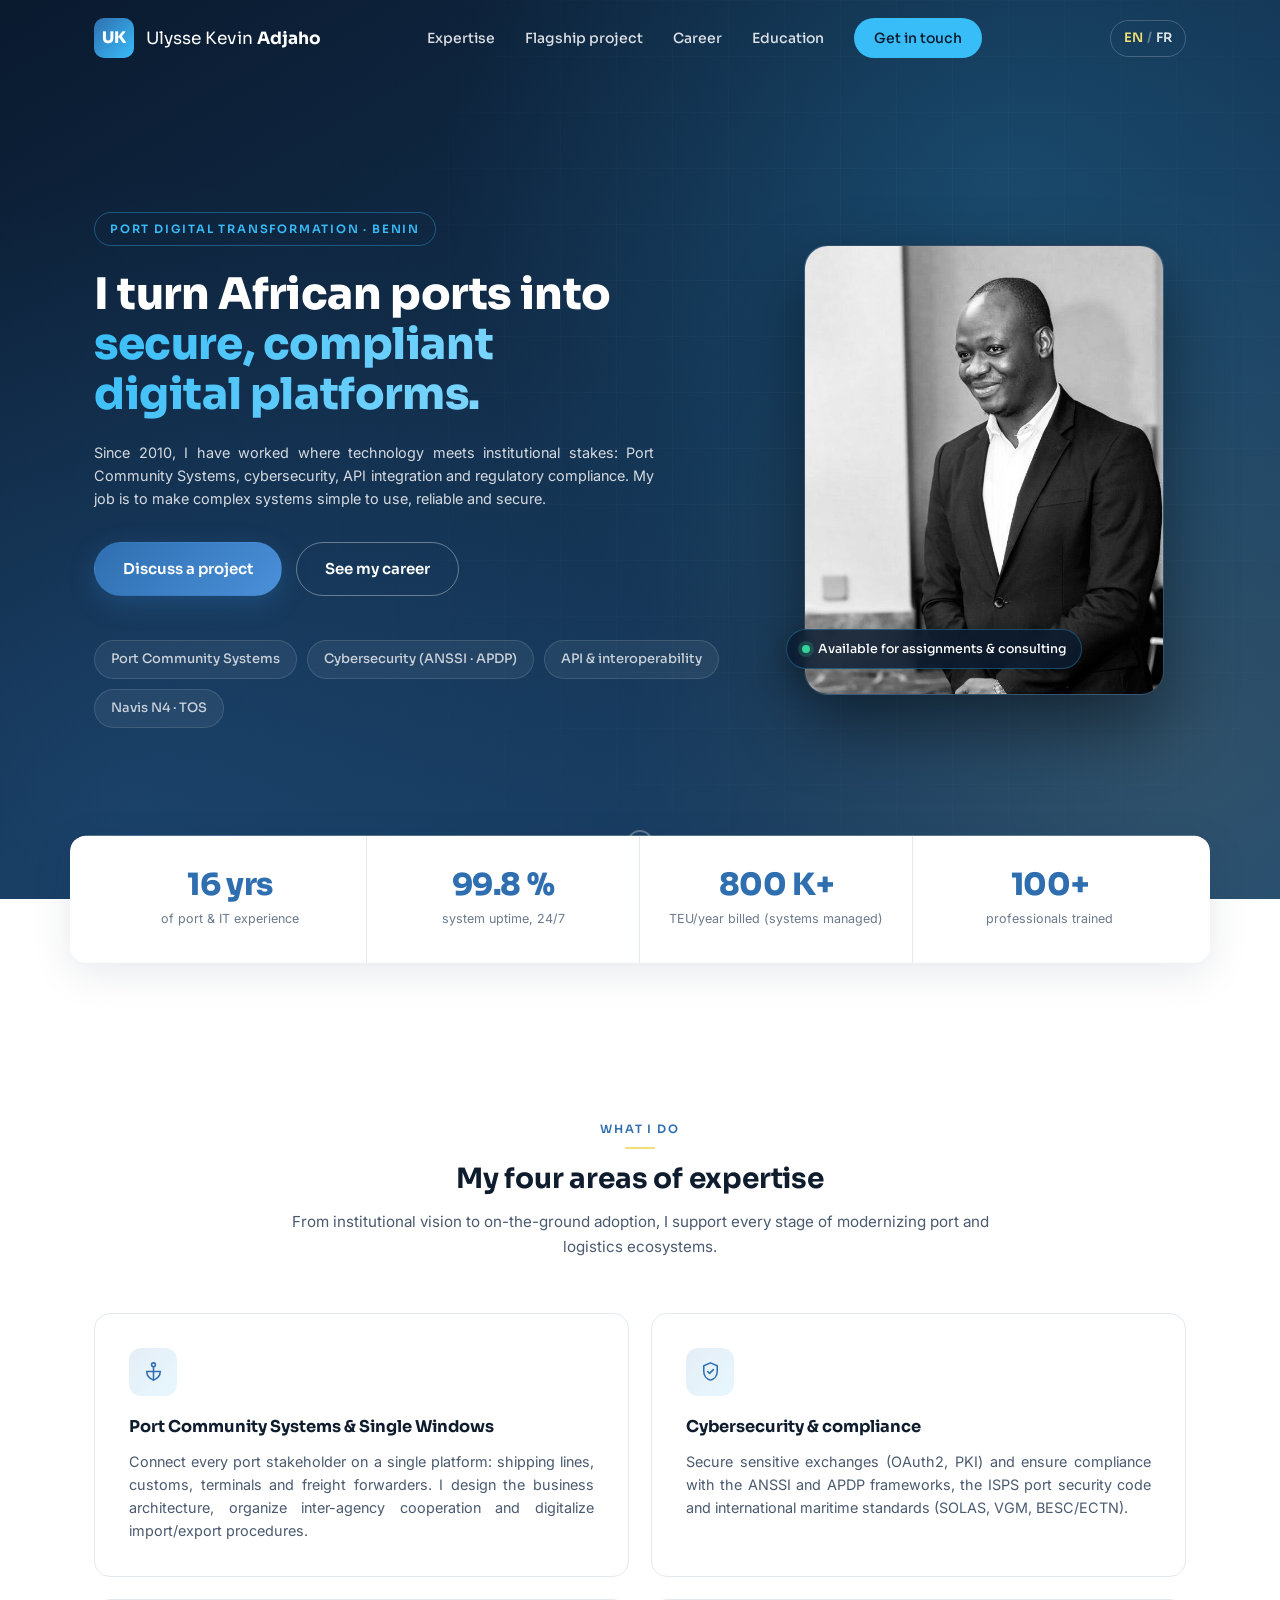
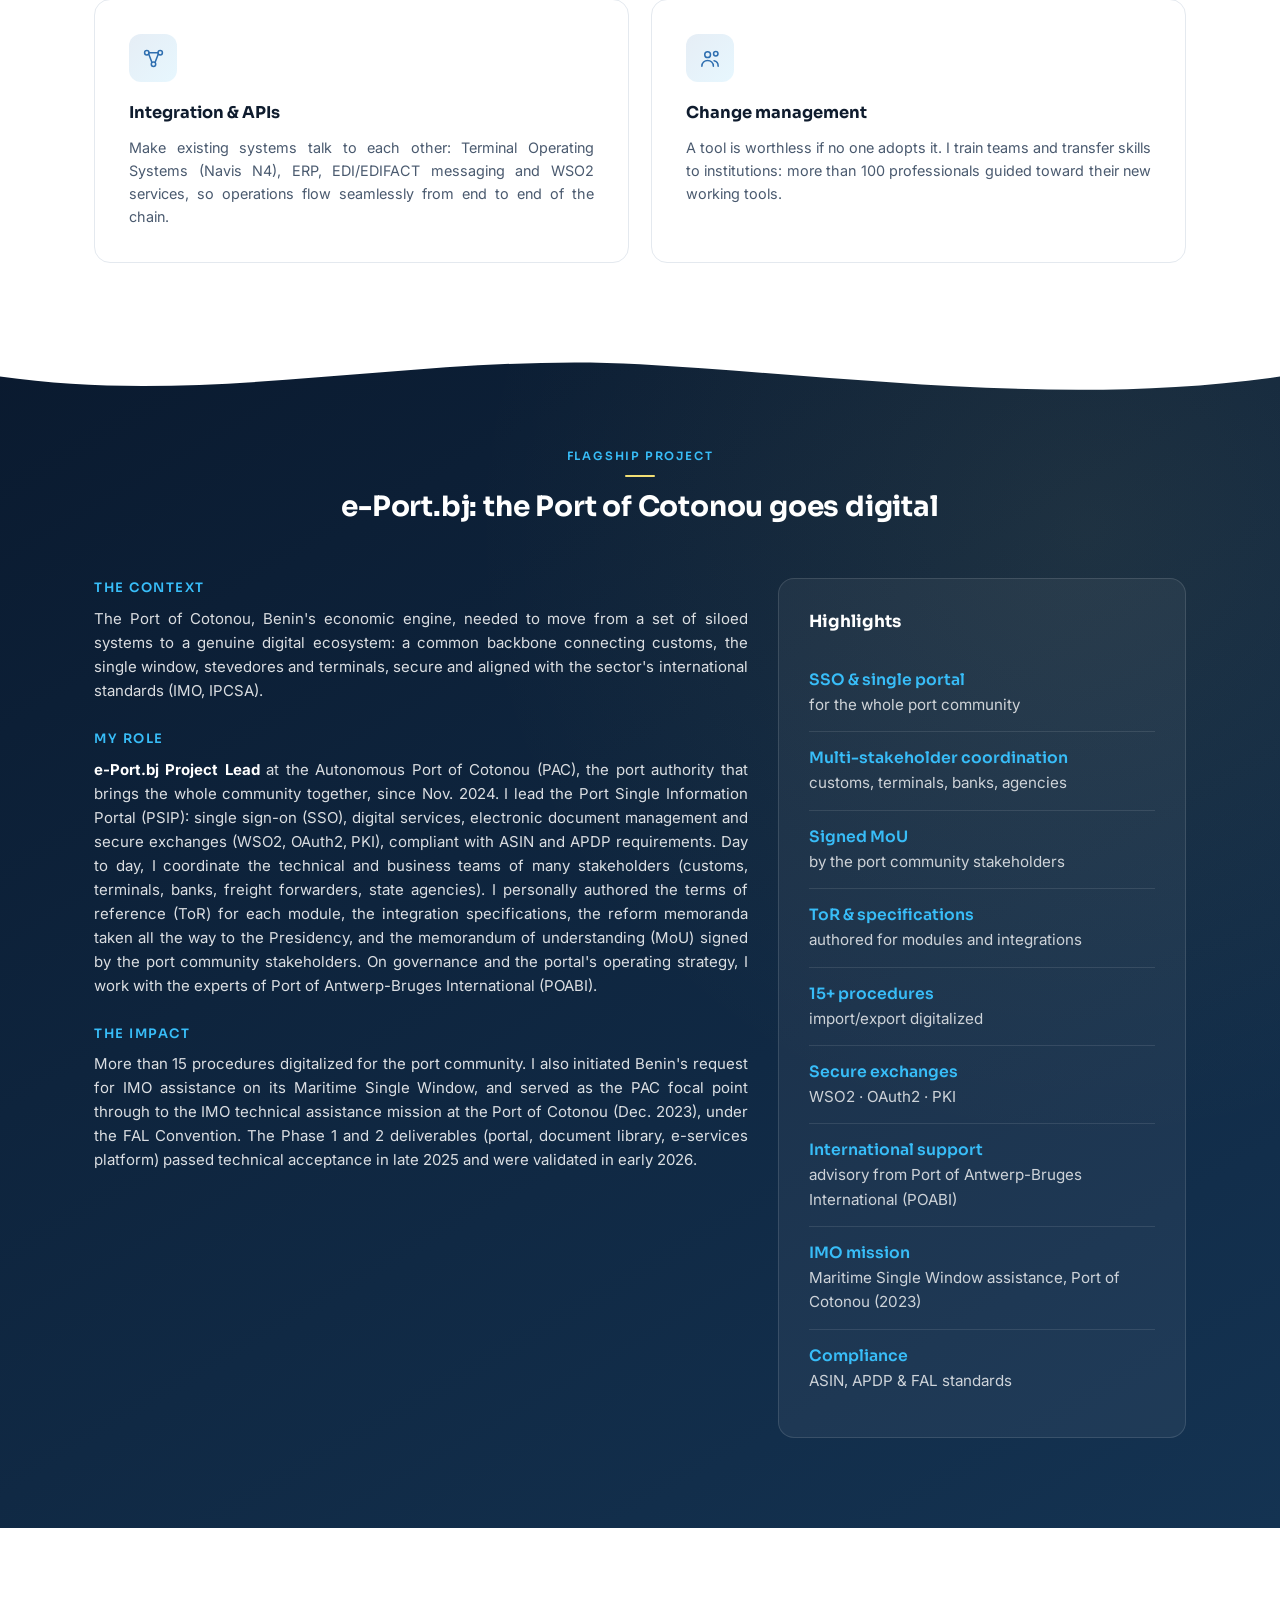
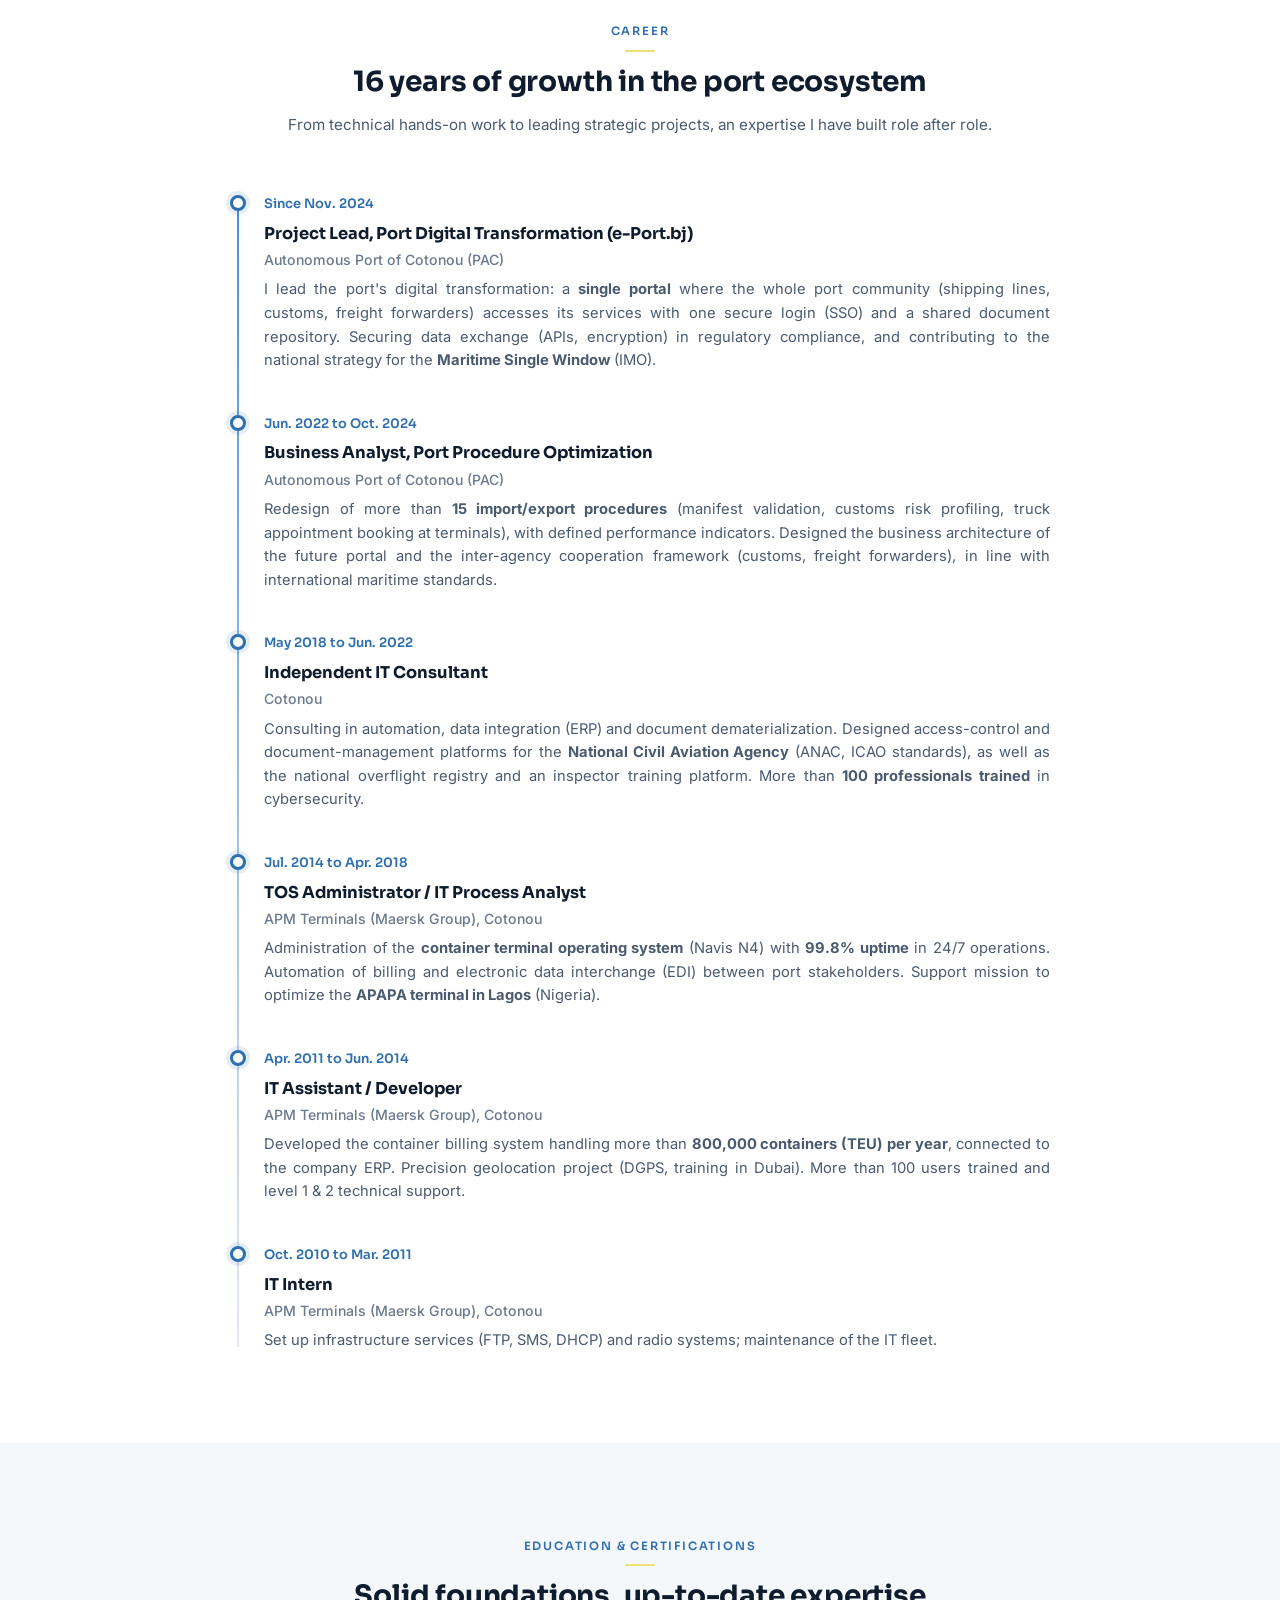
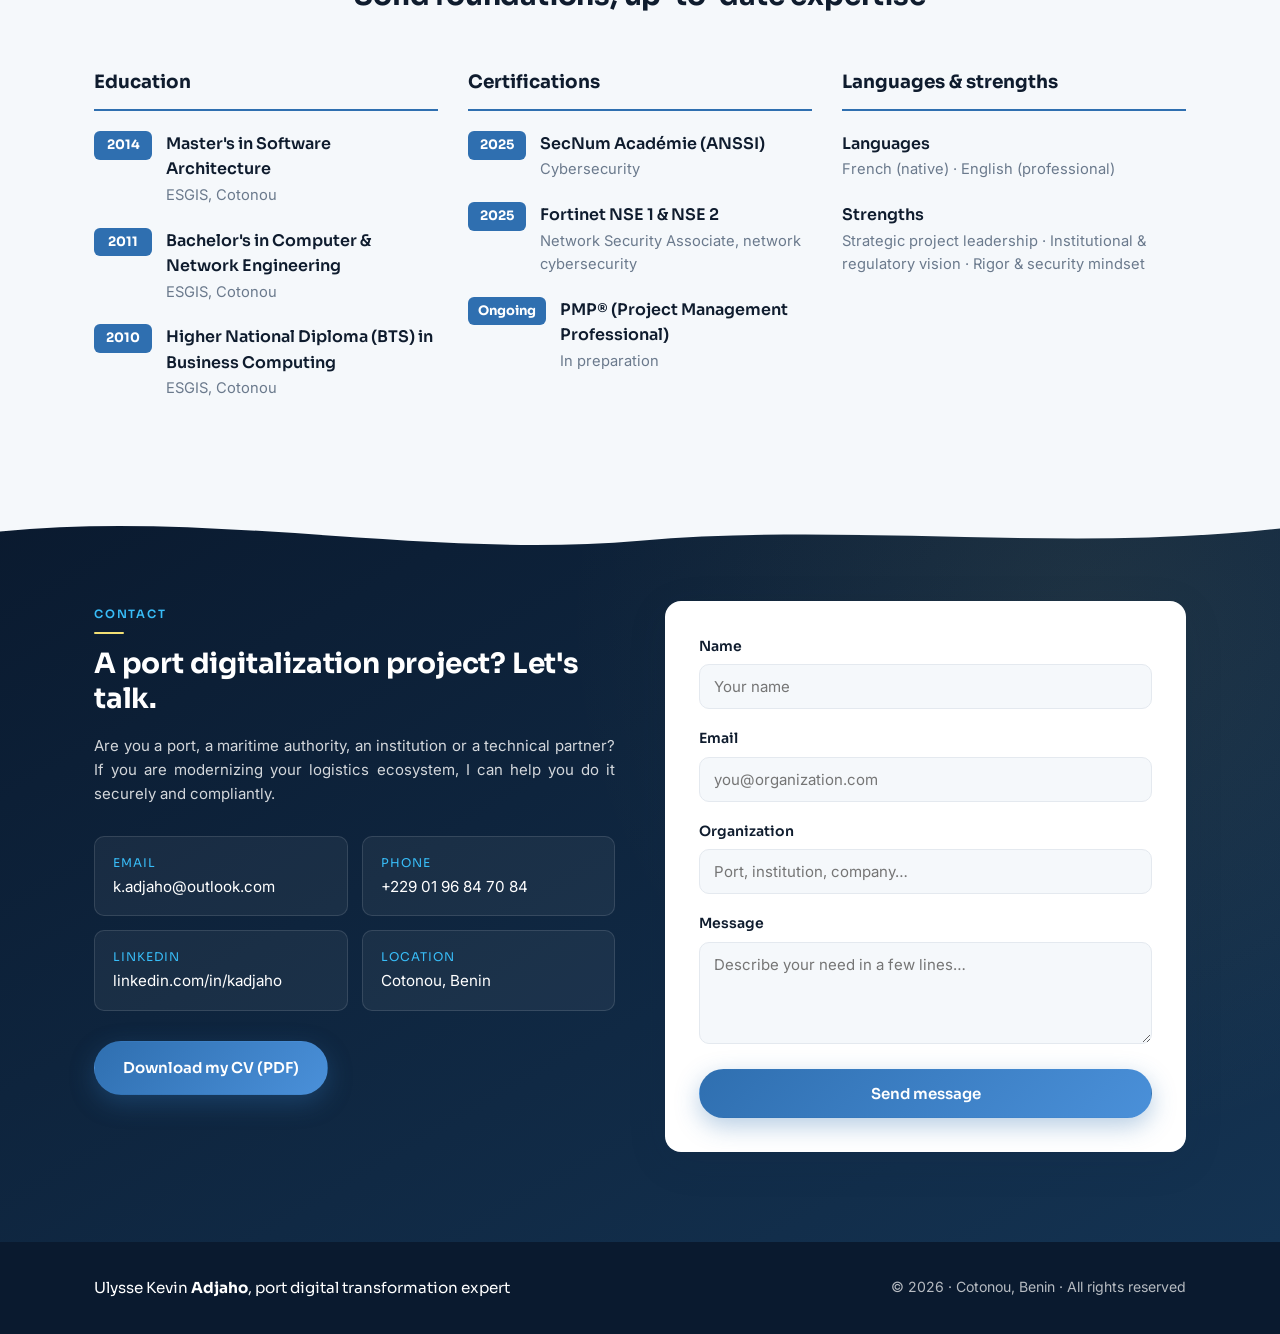
==== index-en.html @ 73146367 "Site personnel Ulysse Kevin Adjaho (FR/EN) - version initiale Site vitrine bilingue de transformatio" ====
<!DOCTYPE html>
<html lang="en">
<head>
  <meta charset="UTF-8" />
  <meta name="viewport" content="width=device-width, initial-scale=1.0" />
  <title>Ulysse Kevin Adjaho | Port Digital Transformation Expert</title>
  <meta name="description" content="Ulysse Kevin Adjaho, port digital transformation expert based in Cotonou, Benin. 16 years of impact: Port Community Systems, cybersecurity, APIs and compliance for African ports." />
  <meta name="author" content="Ulysse Kevin Adjaho" />

  <!-- Open Graph -->
  <meta property="og:type" content="website" />
  <meta property="og:title" content="Ulysse Kevin Adjaho | Port Digital Transformation" />
  <meta property="og:description" content="I turn African ports into secure, compliant digital platforms. 16 years of impact." />
  <meta property="og:locale" content="en_US" />
  <meta property="og:url" content="https://kevinadjaho.com/index-en.html" />

  <link rel="canonical" href="https://kevinadjaho.com/index-en.html" />
  <link rel="icon" href="favicon.svg" type="image/svg+xml" />
  <link rel="preconnect" href="https://fonts.googleapis.com" />
  <link rel="preconnect" href="https://fonts.gstatic.com" crossorigin />
  <link href="https://fonts.googleapis.com/css2?family=Sora:wght@400;600;700;800&family=Inter:wght@400;500;600&display=swap" rel="stylesheet" />
  <link rel="alternate" hreflang="fr" href="https://kevinadjaho.com/" />
  <link rel="alternate" hreflang="en" href="https://kevinadjaho.com/index-en.html" />
  <link rel="alternate" hreflang="x-default" href="https://kevinadjaho.com/" />
  <link rel="stylesheet" href="styles.css?v=2" />

  <script type="application/ld+json">
  {
    "@context": "https://schema.org",
    "@type": "Person",
    "name": "Ulysse Kevin Adjaho",
    "alternateName": "Kevin Adjaho",
    "url": "https://kevinadjaho.com/",
    "image": "https://kevinadjaho.com/assets/photo.jpg",
    "jobTitle": "Project Lead e-Port.bj, Port Digital Transformation Expert",
    "worksFor": {
      "@type": "Organization",
      "name": "Autonomous Port of Cotonou (PAC)"
    },
    "alumniOf": {
      "@type": "CollegeOrUniversity",
      "name": "ESGIS, Cotonou"
    },
    "address": {
      "@type": "PostalAddress",
      "addressLocality": "Cotonou",
      "addressCountry": "BJ"
    },
    "email": "mailto:k.adjaho@outlook.com",
    "telephone": "+229-01-96-84-70-84",
    "sameAs": [
      "https://www.linkedin.com/in/kadjaho"
    ],
    "knowsAbout": [
      "Port Community Systems",
      "Port Digital Transformation",
      "Systems Interoperability",
      "Cybersecurity",
      "Maritime Single Window",
      "Port Security (ISPS Code)",
      "API Integration"
    ]
  }
  </script>
</head>
<body>

  <!-- ===== Header / Nav ===== -->
  <header class="site-header" id="siteHeader">
    <div class="container header-inner">
      <a href="#accueil" class="brand">
        <span class="brand-mark">UK</span>
        <span class="brand-name">Ulysse Kevin <strong>Adjaho</strong></span>
      </a>
      <nav class="nav" id="nav">
        <a href="#expertise">Expertise</a>
        <a href="#projet">Flagship project</a>
        <a href="#parcours">Career</a>
        <a href="#formation">Education</a>
        <a href="#contact" class="nav-cta">Get in touch</a>
      </nav>
      <a class="lang-switch" href="index.html" hreflang="fr" aria-label="Passer en français">
        <span class="lang-current">EN</span><span class="lang-sep">/</span><span class="lang-alt">FR</span>
      </a>
      <button class="nav-toggle" id="navToggle" aria-label="Menu" aria-expanded="false">
        <span></span><span></span><span></span>
      </button>
    </div>
  </header>

  <!-- ===== Hero ===== -->
  <section class="hero" id="accueil">
    <div class="hero-bg" aria-hidden="true"></div>
    <div class="container hero-inner">
      <div class="hero-content">
        <p class="hero-eyebrow">Port digital transformation · Benin</p>
        <h1 class="hero-title">
          I turn African ports into
          <span class="accent">secure, compliant digital&nbsp;platforms.</span>
        </h1>
        <p class="hero-lead">
          Since 2010, I have worked where technology meets institutional stakes:
          Port Community Systems, cybersecurity, API integration and regulatory
          compliance. My job is to make complex systems simple to use, reliable
          and secure.
        </p>
        <div class="hero-actions">
          <a href="#contact" class="btn btn-primary">Discuss a project</a>
          <a href="#parcours" class="btn btn-ghost">See my career</a>
        </div>
        <ul class="hero-tags">
          <li>Port Community Systems</li>
          <li>Cybersecurity (ANSSI · APDP)</li>
          <li>API &amp; interoperability</li>
          <li>Navis N4 · TOS</li>
        </ul>
      </div>

      <div class="hero-portrait">
        <div class="portrait-frame">
          <img src="assets/photo.jpg" alt="Ulysse Kevin Adjaho" id="heroPhoto"
               onerror="this.style.display='none'; this.parentElement.classList.add('portrait-empty');" />
          <span class="portrait-fallback" aria-hidden="true">UK</span>
        </div>
        <div class="portrait-badge">
          <span class="badge-dot"></span>
          Available for assignments &amp; consulting
        </div>
      </div>
    </div>
    <div class="hero-scroll" aria-hidden="true"><span></span></div>
  </section>

  <!-- ===== Stats ===== -->
  <section class="stats" aria-label="Key figures">
    <div class="container stats-grid">
      <div class="stat" data-target="16" data-suffix=" yrs">
        <span class="stat-num">16 yrs</span>
        <span class="stat-label">of port &amp; IT experience</span>
      </div>
      <div class="stat" data-target="99.8" data-suffix=" %" data-decimals="1">
        <span class="stat-num">99.8 %</span>
        <span class="stat-label">system uptime, 24/7</span>
      </div>
      <div class="stat" data-target="800" data-suffix=" K+">
        <span class="stat-num">800 K+</span>
        <span class="stat-label">TEU/year billed (systems managed)</span>
      </div>
      <div class="stat" data-target="100" data-suffix="+">
        <span class="stat-num">100+</span>
        <span class="stat-label">professionals trained</span>
      </div>
    </div>
  </section>

  <!-- ===== Expertise ===== -->
  <section class="section" id="expertise">
    <div class="container">
      <div class="section-head">
        <p class="section-eyebrow">What I do</p>
        <h2 class="section-title">My four areas of expertise</h2>
        <p class="section-sub">
          From institutional vision to on-the-ground adoption, I support every
          stage of modernizing port and logistics ecosystems.
        </p>
      </div>

      <div class="cards">
        <article class="card">
          <div class="card-icon">
            <svg viewBox="0 0 24 24" fill="none" stroke="currentColor" stroke-width="1.6" stroke-linecap="round" stroke-linejoin="round" aria-hidden="true">
              <circle cx="12" cy="5" r="2"></circle>
              <line x1="12" y1="7" x2="12" y2="21"></line>
              <path d="M5 12h14"></path>
              <path d="M5 12c0 4.5 3 7.5 7 9c4-1.5 7-4.5 7-9"></path>
            </svg>
          </div>
          <h3>Port Community Systems &amp; Single Windows</h3>
          <p>
            Connect every port stakeholder on a single platform: shipping lines,
            customs, terminals and freight forwarders. I design the business
            architecture, organize inter-agency cooperation and digitalize
            import/export procedures.
          </p>
        </article>

        <article class="card">
          <div class="card-icon">
            <svg viewBox="0 0 24 24" fill="none" stroke="currentColor" stroke-width="1.6" stroke-linecap="round" stroke-linejoin="round" aria-hidden="true">
              <path d="M12 3l7 3v6c0 4.5-3 8-7 9c-4-1-7-4.5-7-9V6l7-3z"></path>
              <path d="M9 12l2 2l4-4"></path>
            </svg>
          </div>
          <h3>Cybersecurity &amp; compliance</h3>
          <p>
            Secure sensitive exchanges (OAuth2, PKI) and ensure compliance with
            the ANSSI and APDP frameworks, the ISPS port security code and
            international maritime standards (SOLAS, VGM, BESC/ECTN).
          </p>
        </article>

        <article class="card">
          <div class="card-icon">
            <svg viewBox="0 0 24 24" fill="none" stroke="currentColor" stroke-width="1.6" stroke-linecap="round" stroke-linejoin="round" aria-hidden="true">
              <circle cx="5" cy="6" r="2.3"></circle>
              <circle cx="19" cy="6" r="2.3"></circle>
              <circle cx="12" cy="18" r="2.3"></circle>
              <path d="M7 7.3L10.3 16"></path>
              <path d="M17 7.3L13.7 16"></path>
              <path d="M7.3 6h9.4"></path>
            </svg>
          </div>
          <h3>Integration &amp; APIs</h3>
          <p>
            Make existing systems talk to each other: Terminal Operating Systems
            (Navis N4), ERP, EDI/EDIFACT messaging and WSO2 services, so operations
            flow seamlessly from end to end of the chain.
          </p>
        </article>

        <article class="card">
          <div class="card-icon">
            <svg viewBox="0 0 24 24" fill="none" stroke="currentColor" stroke-width="1.6" stroke-linecap="round" stroke-linejoin="round" aria-hidden="true">
              <circle cx="9" cy="8" r="3"></circle>
              <path d="M3 20c0-3.5 2.7-6 6-6s6 2.5 6 6"></path>
              <circle cx="17.5" cy="7" r="2.3"></circle>
              <path d="M15.7 14.3c2.8 0.4 4.3 2.6 4.3 5.7"></path>
            </svg>
          </div>
          <h3>Change management</h3>
          <p>
            A tool is worthless if no one adopts it. I train teams and transfer
            skills to institutions: more than 100 professionals guided toward
            their new working tools.
          </p>
        </article>
      </div>
    </div>
  </section>

  <!-- ===== Flagship project ===== -->
  <section class="section section-dark" id="projet">
    <svg class="section-wave wave-white" viewBox="0 0 1440 60" preserveAspectRatio="none" aria-hidden="true"><path d="M0,32 C240,72 480,0 720,16 C960,32 1200,72 1440,32 L1440,0 L0,0 Z"></path></svg>
    <div class="container">
      <div class="section-head">
        <p class="section-eyebrow light">Flagship project</p>
        <h2 class="section-title">e-Port.bj: the Port of Cotonou goes digital</h2>
      </div>

      <div class="case">
        <div class="case-main">
          <div class="case-block">
            <h4>The context</h4>
            <p>
              The Port of Cotonou, Benin's economic engine, needed to move from a set
              of siloed systems to a genuine digital ecosystem: a common backbone
              connecting customs, the single window, stevedores and terminals, secure
              and aligned with the sector's international standards (IMO, IPCSA).
            </p>
          </div>
          <div class="case-block">
            <h4>My role</h4>
            <p>
              <strong>e-Port.bj Project Lead</strong> at the Autonomous Port of Cotonou
              (PAC), the port authority that brings the whole community together, since
              Nov. 2024.
              I lead the Port Single Information Portal (PSIP): single sign-on (SSO),
              digital services, electronic document management and secure exchanges
              (WSO2, OAuth2, PKI), compliant with ASIN and APDP requirements.
              Day to day, I coordinate the technical and business teams of many
              stakeholders (customs, terminals, banks, freight forwarders, state agencies).
              I personally authored the terms of reference (ToR) for each module, the
              integration specifications, the reform memoranda taken all the way to the
              Presidency, and the memorandum of understanding (MoU) signed by the port
              community stakeholders. On governance and the portal's operating strategy,
              I work with the experts of Port of Antwerp-Bruges International (POABI).
            </p>
          </div>
          <div class="case-block">
            <h4>The impact</h4>
            <p>
              More than 15 procedures digitalized for the port community. I also initiated
              Benin's request for IMO assistance on its Maritime Single Window, and served
              as the PAC focal point through to the IMO technical assistance mission at the
              Port of Cotonou (Dec. 2023), under the FAL Convention. The Phase 1 and 2
              deliverables (portal, document library, e-services platform) passed technical
              acceptance in late 2025 and were validated in early 2026.
            </p>
          </div>
        </div>

        <aside class="case-side">
          <h4>Highlights</h4>
          <ul class="case-list">
            <li><span>SSO &amp; single portal</span> for the whole port community</li>
            <li><span>Multi-stakeholder coordination</span> customs, terminals, banks, agencies</li>
            <li><span>Signed MoU</span> by the port community stakeholders</li>
            <li><span>ToR &amp; specifications</span> authored for modules and integrations</li>
            <li><span>15+ procedures</span> import/export digitalized</li>
            <li><span>Secure exchanges</span> WSO2 · OAuth2 · PKI</li>
            <li><span>International support</span> advisory from Port of Antwerp-Bruges International (POABI)</li>
            <li><span>IMO mission</span> Maritime Single Window assistance, Port of Cotonou (2023)</li>
            <li><span>Compliance</span> ASIN, APDP &amp; FAL standards</li>
          </ul>
        </aside>
      </div>
    </div>
  </section>

  <!-- ===== Career ===== -->
  <section class="section" id="parcours">
    <div class="container">
      <div class="section-head">
        <p class="section-eyebrow">Career</p>
        <h2 class="section-title">16 years of growth in the port ecosystem</h2>
        <p class="section-sub">
          From technical hands-on work to leading strategic projects, an expertise
          I have built role after role.
        </p>
      </div>

      <ol class="timeline">
        <li class="tl-item">
          <div class="tl-dot"></div>
          <div class="tl-body">
            <span class="tl-date">Since Nov. 2024</span>
            <h3>Project Lead, Port Digital Transformation (e-Port.bj)</h3>
            <p class="tl-org">Autonomous Port of Cotonou (PAC)</p>
            <p>I lead the port's digital transformation: a <strong>single portal</strong> where the whole port community (shipping lines, customs, freight forwarders) accesses its services with one secure login (SSO) and a shared document repository. Securing data exchange (APIs, encryption) in regulatory compliance, and contributing to the national strategy for the <strong>Maritime Single Window</strong> (IMO).</p>
          </div>
        </li>
        <li class="tl-item">
          <div class="tl-dot"></div>
          <div class="tl-body">
            <span class="tl-date">Jun. 2022 to Oct. 2024</span>
            <h3>Business Analyst, Port Procedure Optimization</h3>
            <p class="tl-org">Autonomous Port of Cotonou (PAC)</p>
            <p>Redesign of more than <strong>15 import/export procedures</strong> (manifest validation, customs risk profiling, truck appointment booking at terminals), with defined performance indicators. Designed the business architecture of the future portal and the inter-agency cooperation framework (customs, freight forwarders), in line with international maritime standards.</p>
          </div>
        </li>
        <li class="tl-item">
          <div class="tl-dot"></div>
          <div class="tl-body">
            <span class="tl-date">May 2018 to Jun. 2022</span>
            <h3>Independent IT Consultant</h3>
            <p class="tl-org">Cotonou</p>
            <p>Consulting in automation, data integration (ERP) and document dematerialization. Designed access-control and document-management platforms for the <strong>National Civil Aviation Agency</strong> (ANAC, ICAO standards), as well as the national overflight registry and an inspector training platform. More than <strong>100 professionals trained</strong> in cybersecurity.</p>
          </div>
        </li>
        <li class="tl-item">
          <div class="tl-dot"></div>
          <div class="tl-body">
            <span class="tl-date">Jul. 2014 to Apr. 2018</span>
            <h3>TOS Administrator / IT Process Analyst</h3>
            <p class="tl-org">APM Terminals (Maersk Group), Cotonou</p>
            <p>Administration of the <strong>container terminal operating system</strong> (Navis N4) with <strong>99.8% uptime</strong> in 24/7 operations. Automation of billing and electronic data interchange (EDI) between port stakeholders. Support mission to optimize the <strong>APAPA terminal in Lagos</strong> (Nigeria).</p>
          </div>
        </li>
        <li class="tl-item">
          <div class="tl-dot"></div>
          <div class="tl-body">
            <span class="tl-date">Apr. 2011 to Jun. 2014</span>
            <h3>IT Assistant / Developer</h3>
            <p class="tl-org">APM Terminals (Maersk Group), Cotonou</p>
            <p>Developed the container billing system handling more than <strong>800,000 containers (TEU) per year</strong>, connected to the company ERP. Precision geolocation project (DGPS, training in Dubai). More than 100 users trained and level 1 &amp; 2 technical support.</p>
          </div>
        </li>
        <li class="tl-item">
          <div class="tl-dot"></div>
          <div class="tl-body">
            <span class="tl-date">Oct. 2010 to Mar. 2011</span>
            <h3>IT Intern</h3>
            <p class="tl-org">APM Terminals (Maersk Group), Cotonou</p>
            <p>Set up infrastructure services (FTP, SMS, DHCP) and radio systems; maintenance of the IT fleet.</p>
          </div>
        </li>
      </ol>
    </div>
  </section>

  <!-- ===== Education & certifications ===== -->
  <section class="section section-soft" id="formation">
    <div class="container">
      <div class="section-head">
        <p class="section-eyebrow">Education &amp; certifications</p>
        <h2 class="section-title">Solid foundations, up-to-date expertise</h2>
      </div>

      <div class="edu-grid">
        <div class="edu-col">
          <h3 class="edu-heading">Education</h3>
          <div class="edu-item">
            <span class="edu-year">2014</span>
            <div>
              <h4>Master's in Software Architecture</h4>
              <p>ESGIS, Cotonou</p>
            </div>
          </div>
          <div class="edu-item">
            <span class="edu-year">2011</span>
            <div>
              <h4>Bachelor's in Computer &amp; Network Engineering</h4>
              <p>ESGIS, Cotonou</p>
            </div>
          </div>
          <div class="edu-item">
            <span class="edu-year">2010</span>
            <div>
              <h4>Higher National Diploma (BTS) in Business Computing</h4>
              <p>ESGIS, Cotonou</p>
            </div>
          </div>
        </div>

        <div class="edu-col">
          <h3 class="edu-heading">Certifications</h3>
          <div class="edu-item">
            <span class="edu-year">2025</span>
            <div>
              <h4>SecNum Académie (ANSSI)</h4>
              <p>Cybersecurity</p>
            </div>
          </div>
          <div class="edu-item">
            <span class="edu-year">2025</span>
            <div>
              <h4>Fortinet NSE 1 &amp; NSE 2</h4>
              <p>Network Security Associate, network cybersecurity</p>
            </div>
          </div>
          <div class="edu-item">
            <span class="edu-year">Ongoing</span>
            <div>
              <h4>PMP® (Project Management Professional)</h4>
              <p>In preparation</p>
            </div>
          </div>
        </div>

        <div class="edu-col">
          <h3 class="edu-heading">Languages &amp; strengths</h3>
          <div class="edu-item">
            <div>
              <h4>Languages</h4>
              <p>French (native) · English (professional)</p>
            </div>
          </div>
          <div class="edu-item">
            <div>
              <h4>Strengths</h4>
              <p>Strategic project leadership · Institutional &amp; regulatory vision · Rigor &amp; security mindset</p>
            </div>
          </div>
        </div>
      </div>
    </div>
  </section>

  <!-- ===== Contact ===== -->
  <section class="section section-dark" id="contact">
    <svg class="section-wave wave-soft" viewBox="0 0 1440 60" preserveAspectRatio="none" aria-hidden="true"><path d="M0,28 C240,0 480,64 720,40 C960,16 1200,56 1440,24 L1440,0 L0,0 Z"></path></svg>
    <div class="container contact-inner">
      <div class="contact-text">
        <p class="section-eyebrow light">Contact</p>
        <h2 class="section-title">A port digitalization project? Let's talk.</h2>
        <p class="contact-lead">
          Are you a port, a maritime authority, an institution or a technical
          partner? If you are modernizing your logistics ecosystem, I can help
          you do it securely and compliantly.
        </p>
        <div class="contact-methods">
          <a class="contact-method" href="mailto:k.adjaho@outlook.com">
            <span class="cm-label">Email</span>
            <span class="cm-value">k.adjaho@outlook.com</span>
          </a>
          <a class="contact-method" href="tel:+2290196847084">
            <span class="cm-label">Phone</span>
            <span class="cm-value">+229 01 96 84 70 84</span>
          </a>
          <a class="contact-method" href="https://www.linkedin.com/in/kadjaho" target="_blank" rel="noopener">
            <span class="cm-label">LinkedIn</span>
            <span class="cm-value">linkedin.com/in/kadjaho</span>
          </a>
          <div class="contact-method">
            <span class="cm-label">Location</span>
            <span class="cm-value">Cotonou, Benin</span>
          </div>
        </div>
        <a href="CV_Kevin_ADJAHO.pdf" class="btn btn-primary" download>Download my CV (PDF)</a>
      </div>

      <form class="contact-form" id="contactForm" action="mailto:k.adjaho@outlook.com" method="post" enctype="text/plain">
        <div class="field">
          <label for="name">Name</label>
          <input type="text" id="name" name="name" placeholder="Your name" required />
        </div>
        <div class="field">
          <label for="email">Email</label>
          <input type="email" id="email" name="email" placeholder="you@organization.com" required />
        </div>
        <div class="field">
          <label for="org">Organization</label>
          <input type="text" id="org" name="organization" placeholder="Port, institution, company…" />
        </div>
        <div class="field">
          <label for="message">Message</label>
          <textarea id="message" name="message" rows="4" placeholder="Describe your need in a few lines…" required></textarea>
        </div>
        <button type="submit" class="btn btn-primary btn-block">Send message</button>
      </form>
    </div>
  </section>

  <!-- ===== Footer ===== -->
  <footer class="site-footer">
    <div class="container footer-inner">
      <p class="footer-brand">Ulysse Kevin <strong>Adjaho</strong>, port digital transformation expert</p>
      <p class="footer-copy">© <span id="year"></span> · Cotonou, Benin · All rights reserved</p>
    </div>
  </footer>

  <script src="script.js"></script>
</body>
</html>
---- styles.css ----
/* ===================================================================
   Ulysse Kevin Adjaho - Personal Branding
   Style : institutionnel & premium (bleus maritimes)
   =================================================================== */

:root {
  /* Palette maritime */
  --navy-900: #0a1a2f;
  --navy-800: #0f2740;
  --navy-700: #143352;
  --navy-600: #1c4670;
  --blue-500: #2f6fb0;
  --blue-400: #4a90d9;
  --accent:   #38bdf8;   /* bleu clair / vague */
  --tm-yellow: #f2df74;  /* Toastmasters "Happy Yellow" - filigrane de marque */

  --ink:      #0f1c2e;
  --slate:    #4a5a6f;
  --slate-2:  #6b7a8d;
  --line:     #e4e9ef;
  --bg:       #ffffff;
  --bg-soft:  #f5f8fb;
  --white:    #ffffff;

  --radius:   16px;
  --radius-sm: 10px;
  --shadow:   0 10px 40px rgba(15, 39, 64, 0.10);
  --shadow-sm: 0 4px 18px rgba(15, 39, 64, 0.08);

  --font-head: 'Sora', system-ui, sans-serif;
  --font-body: 'Inter', system-ui, sans-serif;

  --maxw: 1140px;
}

/* ===== Reset ===== */
*, *::before, *::after { box-sizing: border-box; margin: 0; padding: 0; }
html { scroll-behavior: smooth; -webkit-text-size-adjust: 100%; }
section[id] { scroll-margin-top: 84px; }
::selection { background: var(--blue-400); color: var(--white); }
a:focus-visible, button:focus-visible, input:focus-visible, textarea:focus-visible {
  outline: 2px solid var(--accent); outline-offset: 3px; border-radius: 4px;
}
body {
  font-family: var(--font-body);
  color: var(--ink);
  background: var(--bg);
  line-height: 1.6;
  font-size: 15px;
  -webkit-font-smoothing: antialiased;
  overflow-x: hidden;
}
img { max-width: 100%; display: block; }
a { color: inherit; text-decoration: none; }
ul, ol { list-style: none; }

.container { width: 100%; max-width: var(--maxw); margin: 0 auto; padding: 0 24px; }

/* ===== Buttons ===== */
.btn {
  display: inline-flex; align-items: center; justify-content: center;
  gap: 8px;
  font-family: var(--font-head);
  font-weight: 600; font-size: 15px;
  padding: 14px 28px;
  border-radius: 999px;
  border: 1.5px solid transparent;
  cursor: pointer;
  transition: transform .2s ease, box-shadow .2s ease, background .2s ease, color .2s ease;
  white-space: nowrap;
}
.btn-primary {
  background: linear-gradient(135deg, var(--blue-500), var(--blue-400));
  color: var(--white);
  box-shadow: 0 8px 24px rgba(47, 111, 176, 0.35);
}
.btn-primary:hover { transform: translateY(-2px); box-shadow: 0 12px 30px rgba(47, 111, 176, 0.45); }
.btn-ghost {
  background: transparent;
  color: var(--white);
  border-color: rgba(255,255,255,0.35);
}
.btn-ghost:hover { background: rgba(255,255,255,0.10); border-color: rgba(255,255,255,0.6); }
.btn-block { width: 100%; }

/* ===== Header ===== */
.site-header {
  position: fixed; top: 0; left: 0; right: 0; z-index: 100;
  transition: background .3s ease, box-shadow .3s ease, padding .3s ease;
  padding: 18px 0;
}
.site-header.scrolled {
  background: rgba(255,255,255,0.92);
  backdrop-filter: blur(12px);
  box-shadow: 0 1px 0 var(--line);
  padding: 12px 0;
}
.header-inner { display: flex; align-items: center; justify-content: space-between; }

.brand { display: flex; align-items: center; gap: 12px; }
.brand-mark {
  display: grid; place-items: center;
  width: 40px; height: 40px;
  border-radius: 10px;
  background: linear-gradient(135deg, var(--blue-500), var(--accent));
  color: #fff; font-family: var(--font-head); font-weight: 800; font-size: 16px;
  letter-spacing: .5px;
}
.brand-name { font-family: var(--font-head); font-weight: 400; font-size: 17px; color: var(--white); transition: color .3s ease; }
.brand-name strong { font-weight: 700; }
.scrolled .brand-name { color: var(--ink); }

.nav { display: flex; align-items: center; gap: 30px; }
.nav a {
  font-family: var(--font-head); font-weight: 500; font-size: 14px;
  color: rgba(255,255,255,0.85); transition: color .2s ease;
}
.nav a:hover { color: var(--white); }
.scrolled .nav a { color: var(--slate); }
.scrolled .nav a:hover { color: var(--blue-500); }
.nav-cta {
  padding: 9px 20px; border-radius: 999px;
  background: var(--accent); color: var(--navy-900) !important; font-weight: 600;
}
.nav-cta:hover { background: #6fd0fb; }
.scrolled .nav-cta { color: var(--navy-900) !important; }

/* Sélecteur de langue */
.lang-switch {
  display: inline-flex; align-items: center; gap: 4px;
  margin-left: 22px;
  font-family: var(--font-head); font-weight: 600; font-size: 13px;
  color: rgba(255,255,255,0.85);
  padding: 7px 13px; border-radius: 999px;
  border: 1px solid rgba(255,255,255,0.2);
  transition: color .2s ease, border-color .2s ease, background .2s ease;
}
.lang-switch:hover { color: #fff; border-color: rgba(56,189,248,0.6); background: rgba(255,255,255,0.06); }
.lang-switch .lang-current { color: var(--tm-yellow); }
.lang-switch .lang-sep { opacity: 0.4; }
.scrolled .lang-switch { color: var(--slate); border-color: var(--line); }
.scrolled .lang-switch:hover { color: var(--blue-500); border-color: var(--blue-400); }
.scrolled .lang-switch .lang-current { color: var(--blue-500); }

.nav-toggle { display: none; flex-direction: column; gap: 5px; background: none; border: none; cursor: pointer; padding: 8px; }
.nav-toggle span { width: 24px; height: 2px; background: var(--white); border-radius: 2px; transition: .3s; }
.scrolled .nav-toggle span { background: var(--ink); }

/* ===== Hero ===== */
.hero {
  position: relative;
  min-height: 100vh;
  display: flex; align-items: center;
  background: linear-gradient(150deg, var(--navy-900) 0%, var(--navy-700) 55%, var(--navy-600) 100%);
  overflow: hidden;
  padding: 120px 0 80px;
}
.hero-bg {
  position: absolute; inset: 0;
  background:
    radial-gradient(circle at 78% 20%, rgba(56,189,248,0.18), transparent 45%),
    radial-gradient(circle at 92% 82%, rgba(242,223,116,0.10), transparent 40%),
    radial-gradient(circle at 10% 90%, rgba(47,111,176,0.25), transparent 45%);
  pointer-events: none;
}
.hero-bg::after {
  content: ""; position: absolute; inset: 0;
  background-image: linear-gradient(rgba(255,255,255,0.03) 1px, transparent 1px),
                    linear-gradient(90deg, rgba(255,255,255,0.03) 1px, transparent 1px);
  background-size: 56px 56px;
  mask-image: radial-gradient(circle at 70% 40%, #000 0%, transparent 70%);
}
.hero-inner {
  position: relative; z-index: 2;
  display: grid; grid-template-columns: 1.35fr 0.85fr;
  gap: 48px; align-items: center;
}
.hero-content { max-width: 640px; }
.hero-eyebrow {
  display: inline-block;
  font-family: var(--font-head); font-weight: 600; font-size: 11.5px;
  letter-spacing: 1.8px; text-transform: uppercase;
  color: var(--accent);
  padding: 7px 15px; border: 1px solid rgba(56,189,248,0.35);
  border-radius: 999px; margin-bottom: 24px;
}
.hero-title {
  font-family: var(--font-head); font-weight: 800;
  font-size: clamp(1.65rem, 3.4vw, 2.8rem);
  line-height: 1.14; letter-spacing: -0.4px;
  color: var(--white); margin-bottom: 22px;
}
.hero-title .accent {
  display: block;
  background: linear-gradient(120deg, var(--accent), #a5e4ff);
  -webkit-background-clip: text; background-clip: text; color: transparent;
}
.hero-lead {
  font-size: clamp(0.9rem, 1.1vw, 1rem);
  color: rgba(255,255,255,0.82);
  max-width: 560px; margin-bottom: 32px;
}
.hero-actions { display: flex; flex-wrap: wrap; gap: 14px; margin-bottom: 44px; }
.hero-tags { display: flex; flex-wrap: wrap; gap: 10px; }
.hero-tags li {
  font-family: var(--font-head); font-size: 13px; font-weight: 500;
  color: rgba(255,255,255,0.75);
  padding: 8px 16px; border-radius: 999px;
  background: rgba(255,255,255,0.06); border: 1px solid rgba(255,255,255,0.12);
}
/* Hero portrait */
.hero-portrait { position: relative; justify-self: center; width: 100%; max-width: 360px; }
.portrait-frame {
  position: relative;
  aspect-ratio: 4 / 5;
  border-radius: 24px;
  overflow: hidden;
  background: linear-gradient(150deg, var(--navy-600), var(--navy-800));
  border: 1px solid rgba(255,255,255,0.14);
  box-shadow: 0 30px 70px rgba(0,0,0,0.45);
}
.portrait-frame img { width: 100%; height: 100%; object-fit: cover; object-position: center top; }
.portrait-fallback {
  position: absolute; inset: 0; display: none;
  place-items: center;
  font-family: var(--font-head); font-weight: 800; font-size: 5rem; letter-spacing: 2px;
  color: rgba(255,255,255,0.14);
}
.portrait-frame.portrait-empty { display: grid; place-items: center; }
.portrait-frame.portrait-empty .portrait-fallback { display: grid; }
.portrait-badge {
  position: absolute; left: -18px; bottom: 26px;
  display: inline-flex; align-items: center; gap: 8px;
  background: rgba(10,26,47,0.85); backdrop-filter: blur(8px);
  border: 1px solid rgba(56,189,248,0.3);
  color: #fff; font-family: var(--font-head); font-weight: 500; font-size: 12.5px;
  padding: 9px 15px; border-radius: 999px;
  box-shadow: 0 10px 30px rgba(0,0,0,0.35);
}
.badge-dot { width: 8px; height: 8px; border-radius: 50%; background: #34d399; box-shadow: 0 0 0 4px rgba(52,211,153,0.2); }

.hero-scroll {
  position: absolute; bottom: 28px; left: 50%; transform: translateX(-50%); z-index: 2;
  width: 26px; height: 42px; border: 2px solid rgba(255,255,255,0.3); border-radius: 999px;
}
.hero-scroll span {
  position: absolute; top: 8px; left: 50%; transform: translateX(-50%);
  width: 4px; height: 8px; border-radius: 4px; background: var(--accent);
  animation: scrollDot 1.8s infinite;
}
@keyframes scrollDot { 0% { opacity: 0; top: 8px; } 40% { opacity: 1; } 80% { opacity: 0; top: 22px; } 100% { opacity: 0; } }

/* ===== Stats ===== */
.stats {
  background: var(--white);
  margin-top: -1px;
  position: relative; z-index: 3;
}
.stats-grid {
  display: grid; grid-template-columns: repeat(4, 1fr);
  gap: 0;
  transform: translateY(-50%);
  background: var(--white);
  border-radius: var(--radius);
  box-shadow: var(--shadow);
  overflow: hidden;
}
.stat {
  padding: 34px 26px; text-align: center;
  border-right: 1px solid var(--line);
}
.stat:last-child { border-right: none; }
.stat-num {
  display: block;
  font-family: var(--font-head); font-weight: 800;
  font-size: clamp(1.5rem, 2.4vw, 2.05rem);
  color: var(--blue-500); line-height: 1;
  letter-spacing: -0.4px;
}
.stat-label { display: block; margin-top: 8px; font-size: 12.5px; color: var(--slate-2); }

/* ===== Sections ===== */
.section { padding: 90px 0; }
.section-soft { background: var(--bg-soft); }
.section-dark {
  position: relative;
  background:
    radial-gradient(circle at 85% 15%, rgba(242,223,116,0.07), transparent 42%),
    linear-gradient(150deg, var(--navy-900), var(--navy-700));
  color: var(--white);
}
.section-wave {
  position: absolute; top: -1px; left: 0; width: 100%; height: 46px;
  display: block; pointer-events: none;
}
.section-wave.wave-white path { fill: var(--bg); }
.section-wave.wave-soft path { fill: var(--bg-soft); }
.section-head { max-width: 720px; margin: 0 auto 54px; text-align: center; }
.section-eyebrow {
  position: relative; display: inline-block; padding-bottom: 11px;
  font-family: var(--font-head); font-weight: 600; font-size: 11.5px;
  letter-spacing: 1.8px; text-transform: uppercase;
  color: var(--blue-500); margin-bottom: 13px;
}
.section-eyebrow::after {
  content: ""; position: absolute; bottom: 0; left: 50%; transform: translateX(-50%);
  width: 30px; height: 2px; border-radius: 2px; background: var(--tm-yellow);
}
.contact-text .section-eyebrow::after { left: 0; transform: none; }
.section-eyebrow.light { color: var(--accent); }
.section-title {
  font-family: var(--font-head); font-weight: 700;
  font-size: clamp(1.3rem, 2.2vw, 1.75rem);
  line-height: 1.22; letter-spacing: -0.2px;
}
.section-dark .section-title, .section-dark .section-head { color: var(--white); }
.section-sub { margin-top: 14px; color: var(--slate); font-size: 0.95rem; }
.section-dark .section-sub { color: rgba(255,255,255,0.8); }

/* ===== Cards (expertise) ===== */
.cards { display: grid; grid-template-columns: repeat(2, 1fr); gap: 22px; }
.card {
  position: relative; overflow: hidden;
  background: var(--white);
  border: 1px solid var(--line);
  border-radius: var(--radius);
  padding: 34px;
  transition: transform .25s ease, box-shadow .25s ease, border-color .25s ease;
}
.card::before {
  content: ""; position: absolute; top: 0; left: 0; right: 0; height: 3px;
  background: var(--tm-yellow);
  transform: scaleX(0); transform-origin: left;
  transition: transform .3s ease;
}
.card:hover { transform: translateY(-4px); box-shadow: var(--shadow); border-color: transparent; }
.card:hover::before { transform: scaleX(1); }
.card-icon {
  width: 48px; height: 48px; border-radius: 12px;
  display: grid; place-items: center;
  background: linear-gradient(135deg, rgba(47,111,176,0.12), rgba(56,189,248,0.12));
  margin-bottom: 18px;
  transition: background .3s ease;
}
.card-icon svg {
  width: 23px; height: 23px;
  color: var(--blue-500);
  transition: color .3s ease, transform .3s ease;
}
.card:hover .card-icon { background: linear-gradient(135deg, rgba(47,111,176,0.18), rgba(56,189,248,0.22)); }
.card:hover .card-icon svg { color: var(--blue-500); transform: scale(1.08); }
.card h3 { font-family: var(--font-head); font-weight: 700; font-size: 1.02rem; margin-bottom: 10px; }
.card p { color: var(--slate); font-size: 0.9rem; }

/* ===== Case study ===== */
.case { display: grid; grid-template-columns: 1.6fr 1fr; gap: 30px; align-items: start; }
.case-main { display: flex; flex-direction: column; gap: 26px; }
.case-block h4 {
  font-family: var(--font-head); font-weight: 600; font-size: 13px;
  letter-spacing: 1.5px; text-transform: uppercase; color: var(--accent);
  margin-bottom: 8px;
}
.case-block p { color: rgba(255,255,255,0.85); }
.case-block strong { color: var(--white); }
.case-side {
  background: rgba(255,255,255,0.05);
  border: 1px solid rgba(255,255,255,0.12);
  border-radius: var(--radius);
  padding: 30px;
}
.case-side h4 { font-family: var(--font-head); font-size: 1.05rem; margin-bottom: 18px; color: var(--white); }
.case-list li {
  padding: 14px 0; border-bottom: 1px solid rgba(255,255,255,0.1);
  color: rgba(255,255,255,0.78); font-size: 0.95rem;
}
.case-list li:last-child { border-bottom: none; }
.case-list span { display: block; font-family: var(--font-head); font-weight: 600; color: var(--accent); font-size: 0.98rem; }

/* ===== Timeline ===== */
.timeline { position: relative; max-width: 820px; margin: 0 auto; padding-left: 34px; }
.timeline::before {
  content: ""; position: absolute; left: 7px; top: 6px; bottom: 6px;
  width: 2px; background: linear-gradient(var(--blue-400), var(--line));
}
.tl-item { position: relative; padding-bottom: 38px; }
.tl-item:last-child { padding-bottom: 0; }
.tl-dot {
  position: absolute; left: -34px; top: 4px;
  width: 16px; height: 16px; border-radius: 50%;
  background: var(--white); border: 3px solid var(--blue-500);
  box-shadow: 0 0 0 4px rgba(47,111,176,0.12);
}
.tl-date {
  display: inline-block; font-family: var(--font-head); font-weight: 600; font-size: 13px;
  color: var(--blue-500); margin-bottom: 6px;
}
.tl-body h3 { font-family: var(--font-head); font-weight: 700; font-size: 1.02rem; margin-bottom: 2px; }
.tl-org { color: var(--slate-2); font-size: 0.88rem; font-weight: 500; margin-bottom: 7px; }
.tl-body > p:last-child { color: var(--slate); font-size: 0.92rem; }

/* ===== Education ===== */
.edu-grid { display: grid; grid-template-columns: repeat(3, 1fr); gap: 30px; }
.edu-heading {
  font-family: var(--font-head); font-weight: 700; font-size: 1.15rem;
  padding-bottom: 12px; margin-bottom: 20px; border-bottom: 2px solid var(--blue-500);
  display: inline-block;
}
.edu-col > .edu-heading { display: block; }
.edu-item { display: flex; gap: 14px; margin-bottom: 20px; }
.edu-year {
  flex-shrink: 0; font-family: var(--font-head); font-weight: 700; font-size: 13px;
  color: var(--white); background: var(--blue-500);
  padding: 4px 10px; border-radius: 6px; height: fit-content; min-width: 58px; text-align: center;
}
.edu-item h4 { font-family: var(--font-head); font-weight: 600; font-size: 1rem; margin-bottom: 2px; }
.edu-item p { color: var(--slate-2); font-size: 0.92rem; }

/* ===== Contact ===== */
.contact-inner { display: grid; grid-template-columns: 1fr 1fr; gap: 50px; align-items: start; }
.contact-text .section-eyebrow { text-align: left; }
.contact-lead { color: rgba(255,255,255,0.82); margin: 18px 0 30px; }
.contact-methods { display: grid; grid-template-columns: 1fr 1fr; gap: 14px; margin-bottom: 30px; }
.contact-method {
  display: flex; flex-direction: column; gap: 3px;
  background: rgba(255,255,255,0.05); border: 1px solid rgba(255,255,255,0.12);
  border-radius: var(--radius-sm); padding: 16px 18px;
  transition: background .2s ease, border-color .2s ease;
}
a.contact-method:hover { background: rgba(56,189,248,0.12); border-color: rgba(56,189,248,0.4); }
.cm-label { font-family: var(--font-head); font-size: 12px; letter-spacing: 1px; text-transform: uppercase; color: var(--accent); }
.cm-value { color: var(--white); font-size: 0.95rem; word-break: break-word; }

.contact-form {
  background: var(--white); color: var(--ink);
  border-radius: var(--radius); padding: 34px; box-shadow: var(--shadow);
}
.field { margin-bottom: 18px; }
.field label { display: block; font-family: var(--font-head); font-weight: 600; font-size: 14px; margin-bottom: 7px; }
.field input, .field textarea {
  width: 100%; font-family: var(--font-body); font-size: 15px;
  padding: 12px 14px; border: 1.5px solid var(--line); border-radius: var(--radius-sm);
  background: var(--bg-soft); color: var(--ink); transition: border-color .2s ease, background .2s ease;
  resize: vertical;
}
.field input:focus, .field textarea:focus {
  outline: none; border-color: var(--blue-400); background: var(--white);
  box-shadow: 0 0 0 4px rgba(74,144,217,0.12);
}

/* ===== Footer ===== */
.site-footer { background: var(--navy-900); color: rgba(255,255,255,0.7); padding: 34px 0; }
.footer-inner { display: flex; justify-content: space-between; align-items: center; flex-wrap: wrap; gap: 10px; }
.footer-brand { font-family: var(--font-head); font-size: 0.95rem; color: var(--white); font-weight: 400; }
.footer-brand strong { font-weight: 700; }
.footer-copy { font-size: 0.88rem; }

/* ===== Reveal animation ===== */
.reveal { opacity: 0; transform: translateY(24px); transition: opacity .6s ease, transform .6s ease; }
.reveal.visible { opacity: 1; transform: translateY(0); }

/* ===== Justification des paragraphes (écrans larges uniquement) ===== */
@media (min-width: 641px) {
  .hero-lead,
  .card p,
  .case-block p,
  .tl-body > p:last-child,
  .contact-lead {
    text-align: justify;
    text-justify: inter-word;
    -webkit-hyphens: auto;
    hyphens: auto;
  }
}

/* ===== Responsive ===== */
@media (max-width: 900px) {
  .hero-inner { grid-template-columns: 1fr; gap: 40px; }
  .hero-portrait { order: -1; justify-self: start; max-width: 260px; }
  .portrait-badge { left: auto; right: -10px; }
  .case { grid-template-columns: 1fr; }
  .contact-inner { grid-template-columns: 1fr; }
  .edu-grid { grid-template-columns: 1fr; gap: 26px; }
  .stats-grid { grid-template-columns: repeat(2, 1fr); transform: translateY(-40px); }
  .stat:nth-child(2) { border-right: none; }
  .stat:nth-child(1), .stat:nth-child(2) { border-bottom: 1px solid var(--line); }
}
@media (max-width: 760px) {
  .nav {
    position: fixed; top: 0; right: 0; height: 100vh; width: min(80vw, 320px);
    flex-direction: column; align-items: flex-start; justify-content: center; gap: 28px;
    background: var(--navy-800); padding: 40px; transform: translateX(100%);
    transition: transform .35s ease; box-shadow: -10px 0 40px rgba(0,0,0,0.3);
  }
  .nav.open { transform: translateX(0); }
  .nav a { color: rgba(255,255,255,0.9); font-size: 1.1rem; }
  .scrolled .nav a { color: rgba(255,255,255,0.9); }
  .nav-toggle { display: flex; z-index: 101; }
  .cards { grid-template-columns: 1fr; }
  .contact-methods { grid-template-columns: 1fr; }
  .section { padding: 64px 0; }
  .hero { padding: 110px 0 70px; }
}
@media (max-width: 480px) {
  .stats-grid { grid-template-columns: 1fr; transform: translateY(-30px); }
  .stat { border-right: none !important; border-bottom: 1px solid var(--line); }
  .stat:last-child { border-bottom: none; }
  body { font-size: 16px; }
  .hero-portrait { max-width: 190px; }
  .portrait-badge {
    left: 0; right: auto; bottom: 14px;
    font-size: 11px; padding: 7px 12px;
  }
  .section-wave { height: 28px; }
}
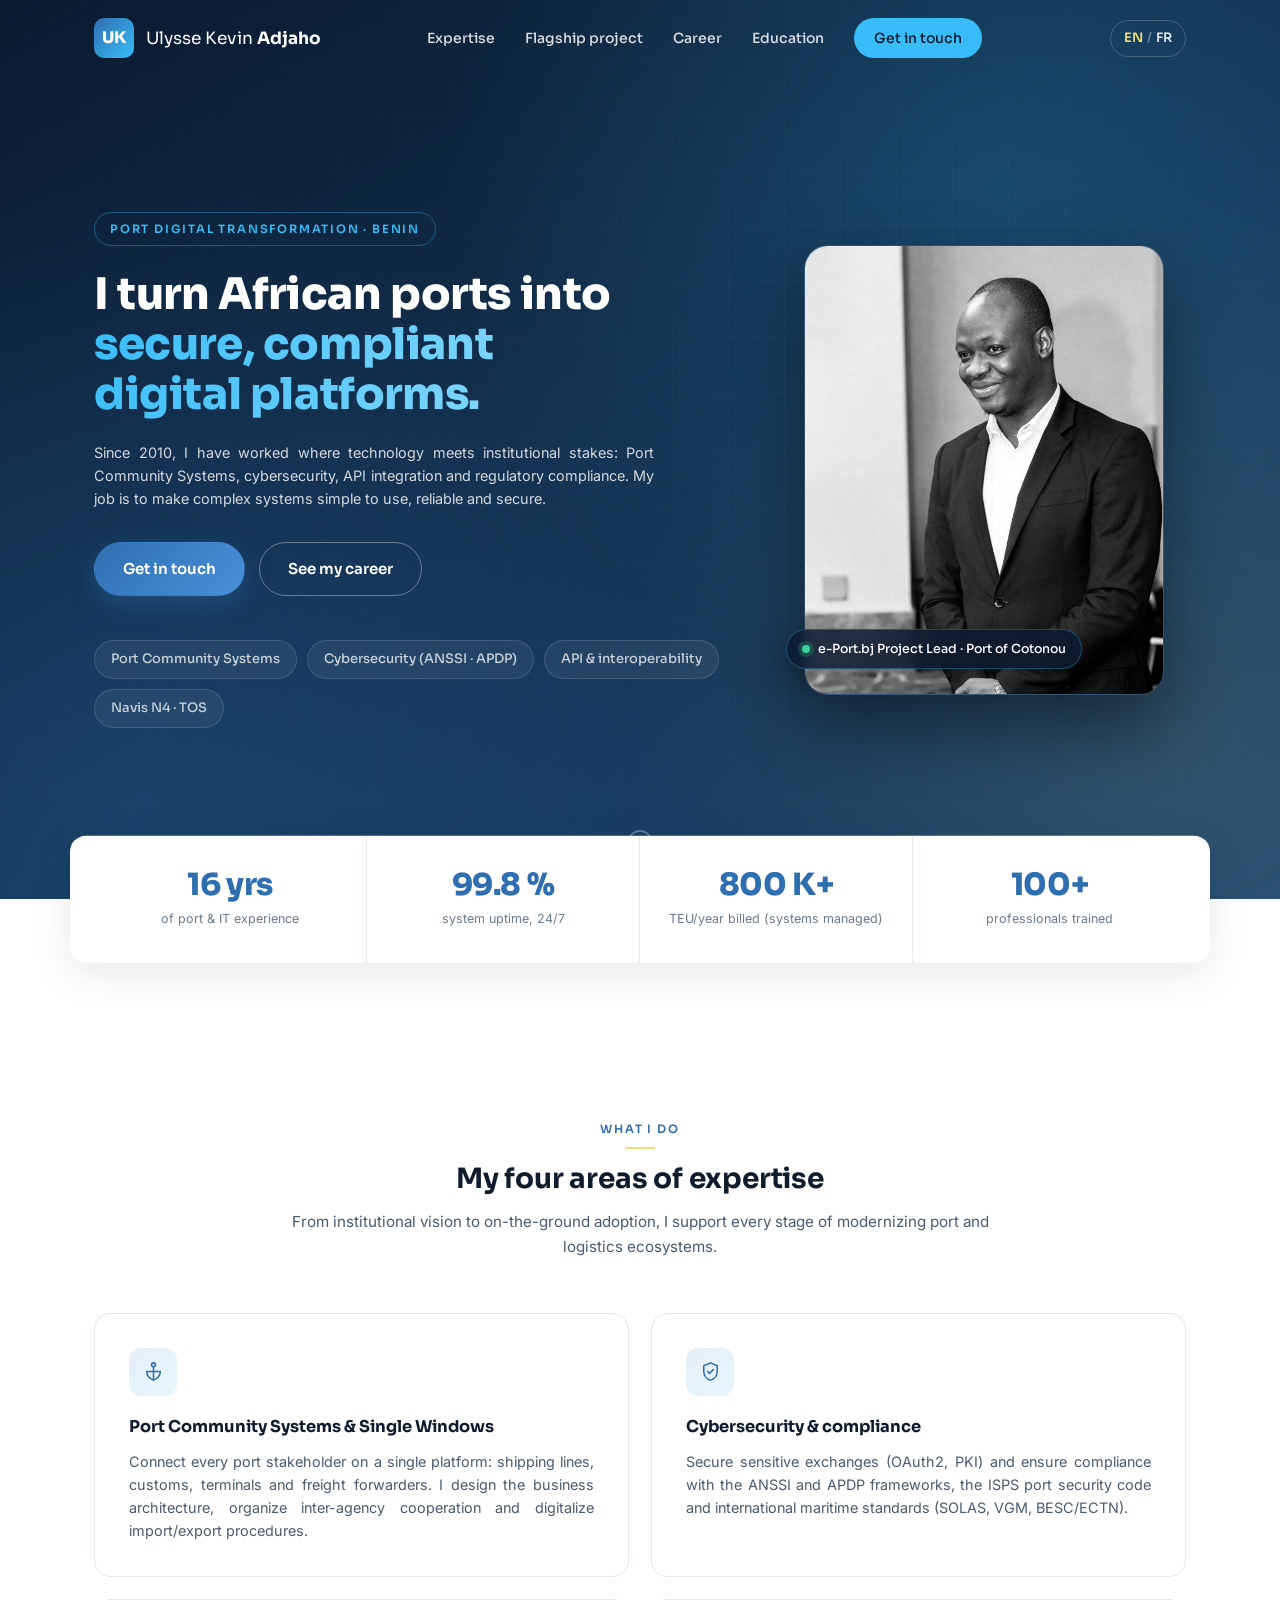
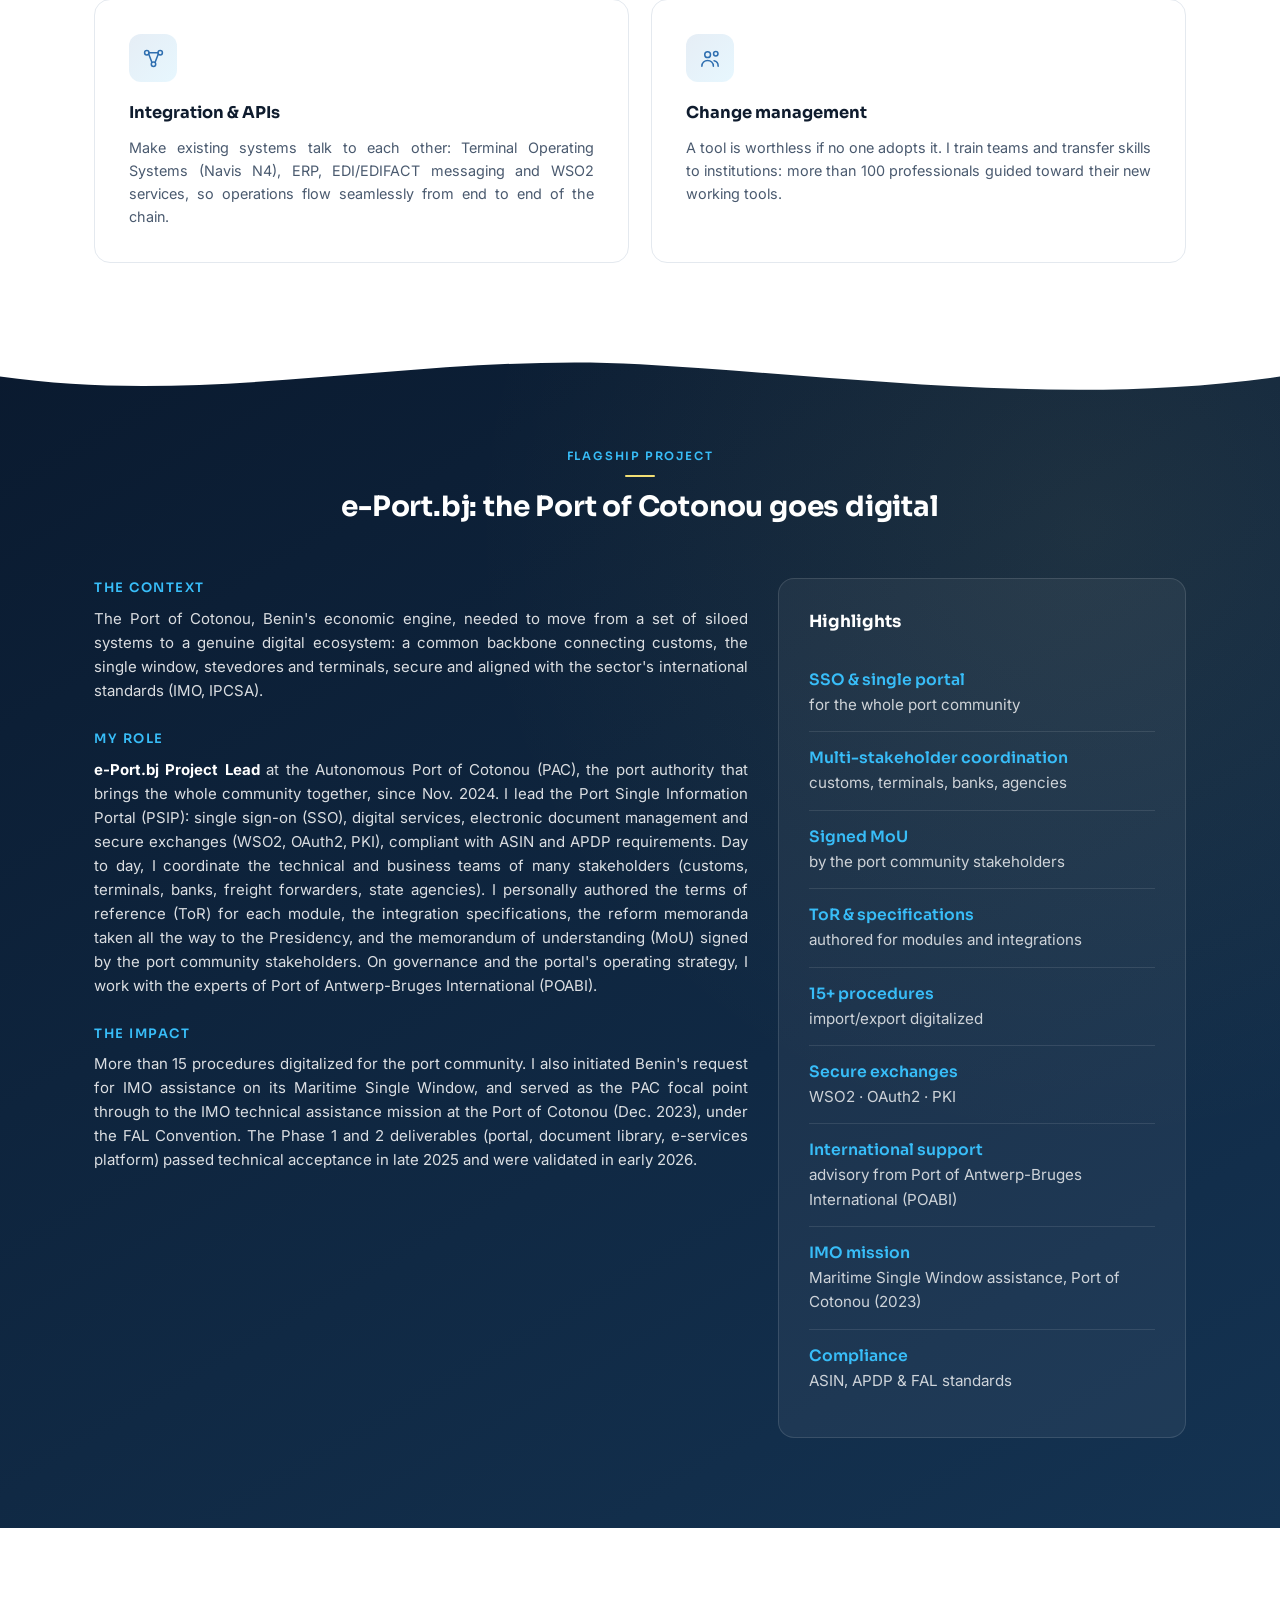
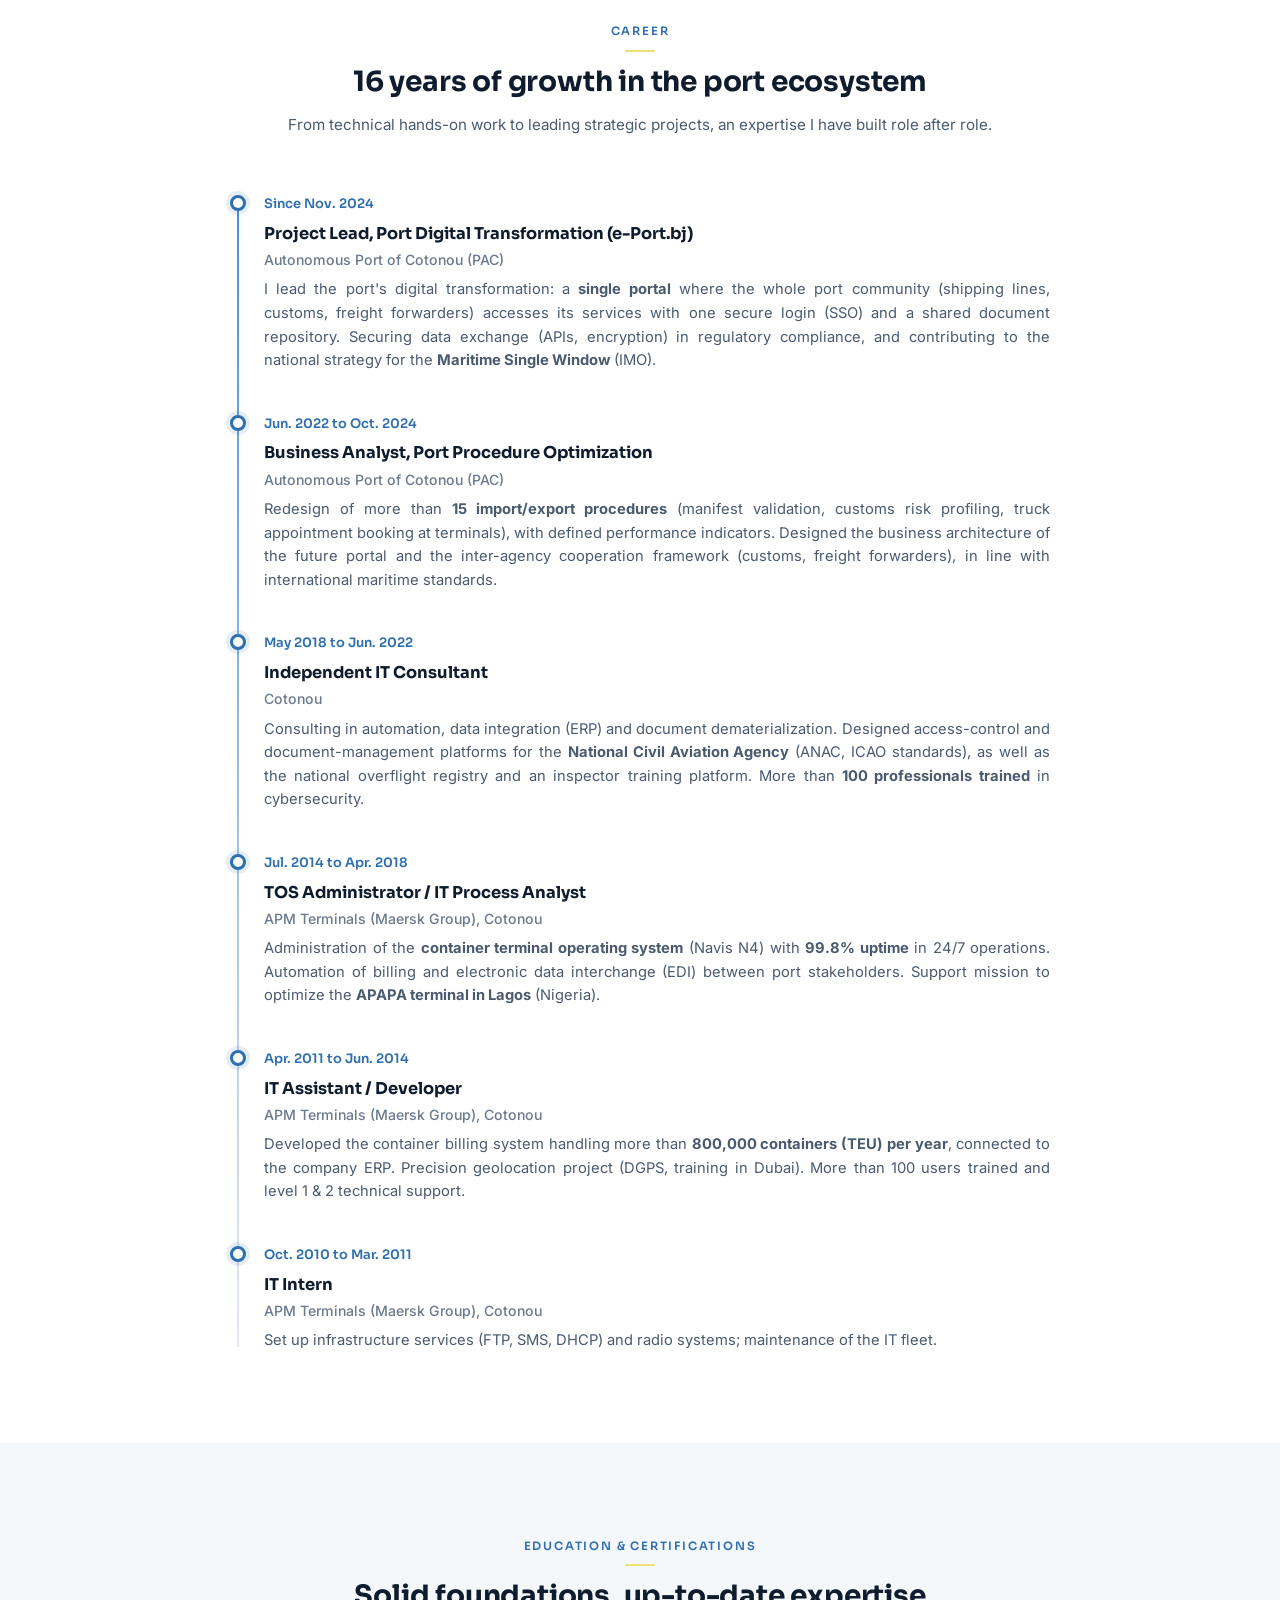
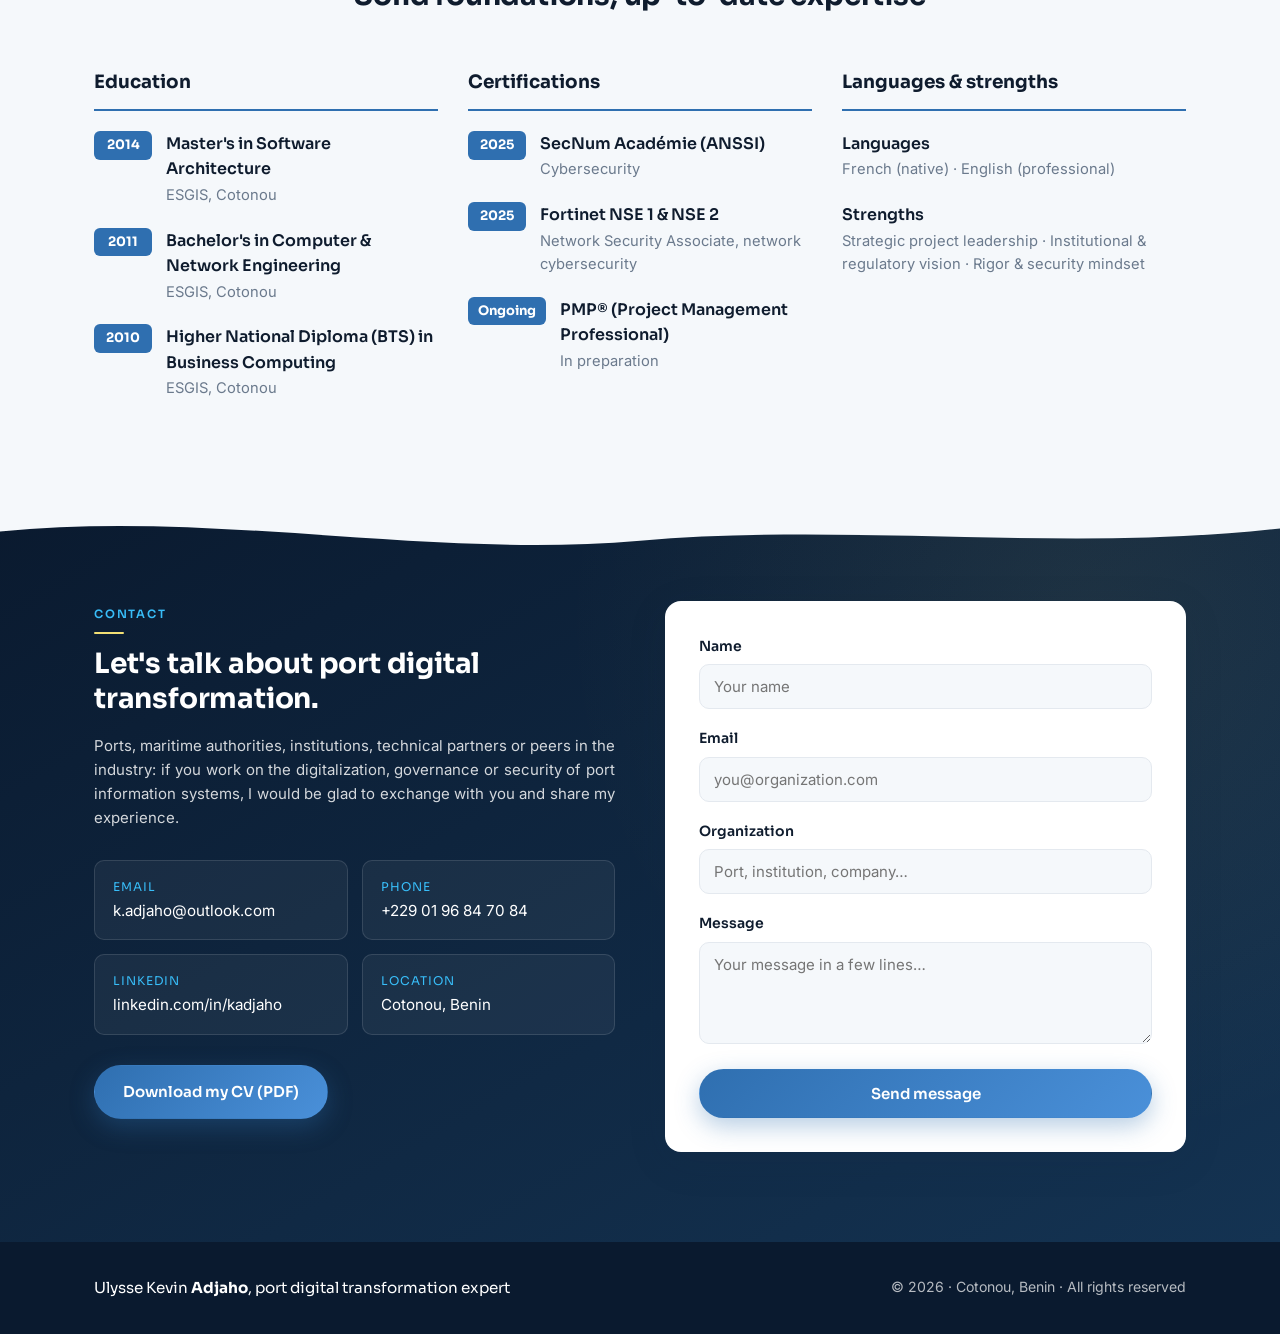
==== commit b9e0cde2: "Badge et section contact : ton institutionnel aligné sur LinkedIn - Badge portrait : « Chef de proje" ====
--- a/index-en.html
+++ b/index-en.html
@@ -105,7 +105,7 @@
           and secure.
         </p>
         <div class="hero-actions">
-          <a href="#contact" class="btn btn-primary">Discuss a project</a>
+          <a href="#contact" class="btn btn-primary">Get in touch</a>
           <a href="#parcours" class="btn btn-ghost">See my career</a>
         </div>
         <ul class="hero-tags">
@@ -124,7 +124,7 @@
         </div>
         <div class="portrait-badge">
           <span class="badge-dot"></span>
-          Available for assignments &amp; consulting
+          e-Port.bj Project Lead · Port of Cotonou
         </div>
       </div>
     </div>
@@ -462,11 +462,12 @@
     <div class="container contact-inner">
       <div class="contact-text">
         <p class="section-eyebrow light">Contact</p>
-        <h2 class="section-title">A port digitalization project? Let's talk.</h2>
+        <h2 class="section-title">Let's talk about port digital transformation.</h2>
         <p class="contact-lead">
-          Are you a port, a maritime authority, an institution or a technical
-          partner? If you are modernizing your logistics ecosystem, I can help
-          you do it securely and compliantly.
+          Ports, maritime authorities, institutions, technical partners or peers
+          in the industry: if you work on the digitalization, governance or
+          security of port information systems, I would be glad to exchange with
+          you and share my experience.
         </p>
         <div class="contact-methods">
           <a class="contact-method" href="mailto:k.adjaho@outlook.com">
@@ -504,7 +505,7 @@
         </div>
         <div class="field">
           <label for="message">Message</label>
-          <textarea id="message" name="message" rows="4" placeholder="Describe your need in a few lines…" required></textarea>
+          <textarea id="message" name="message" rows="4" placeholder="Your message in a few lines…" required></textarea>
         </div>
         <button type="submit" class="btn btn-primary btn-block">Send message</button>
       </form>
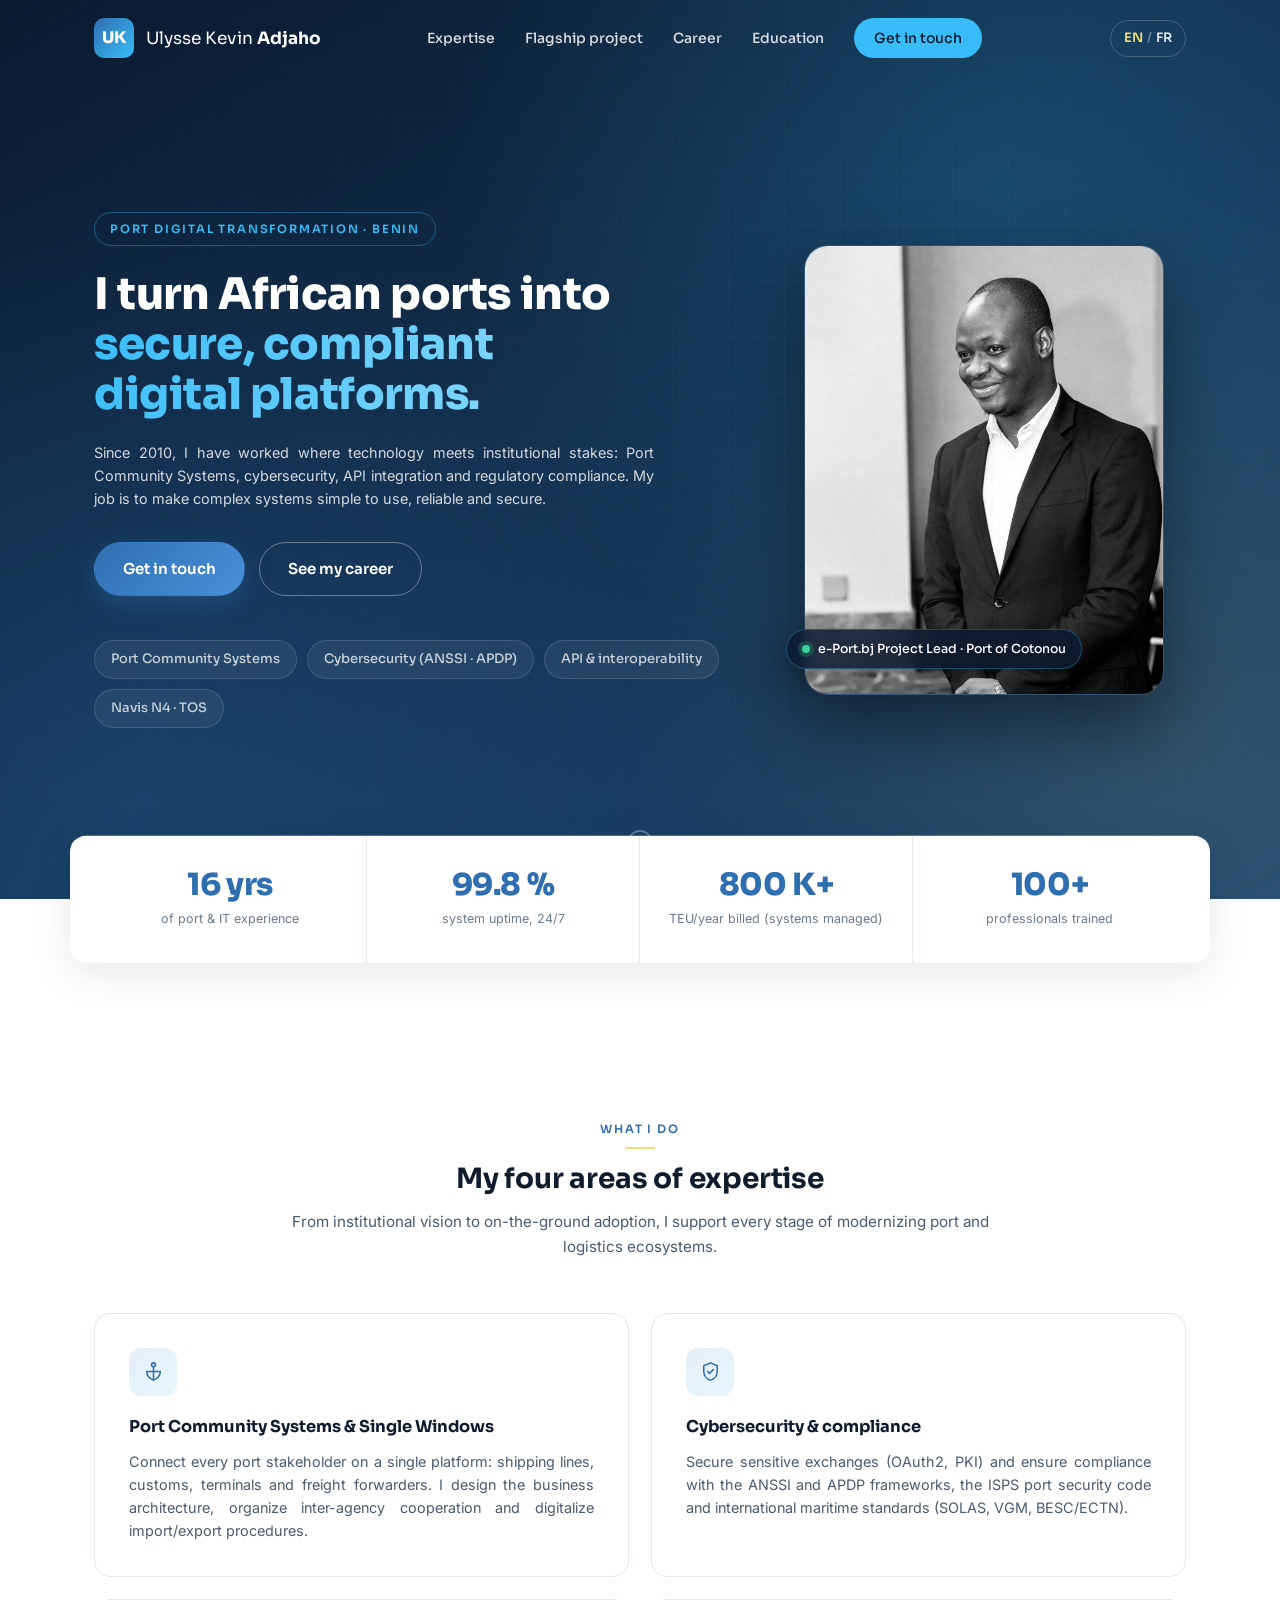
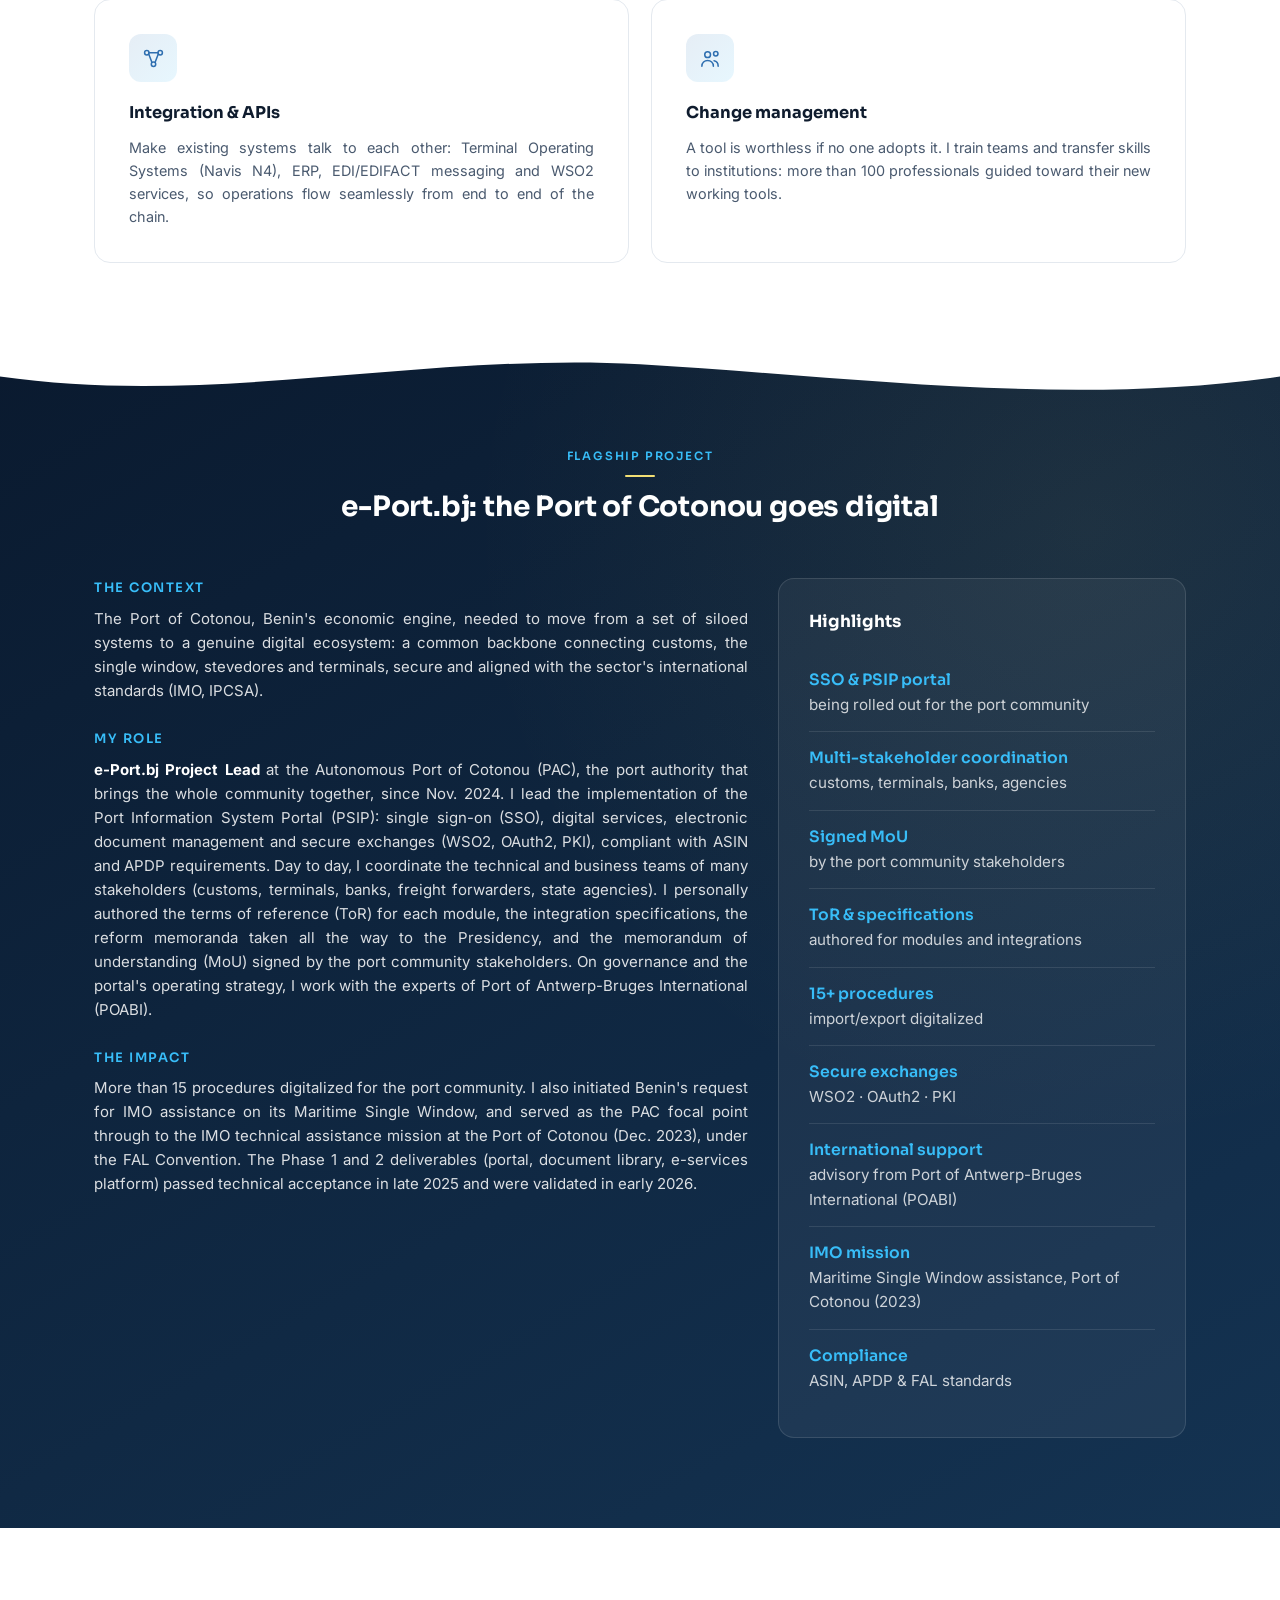
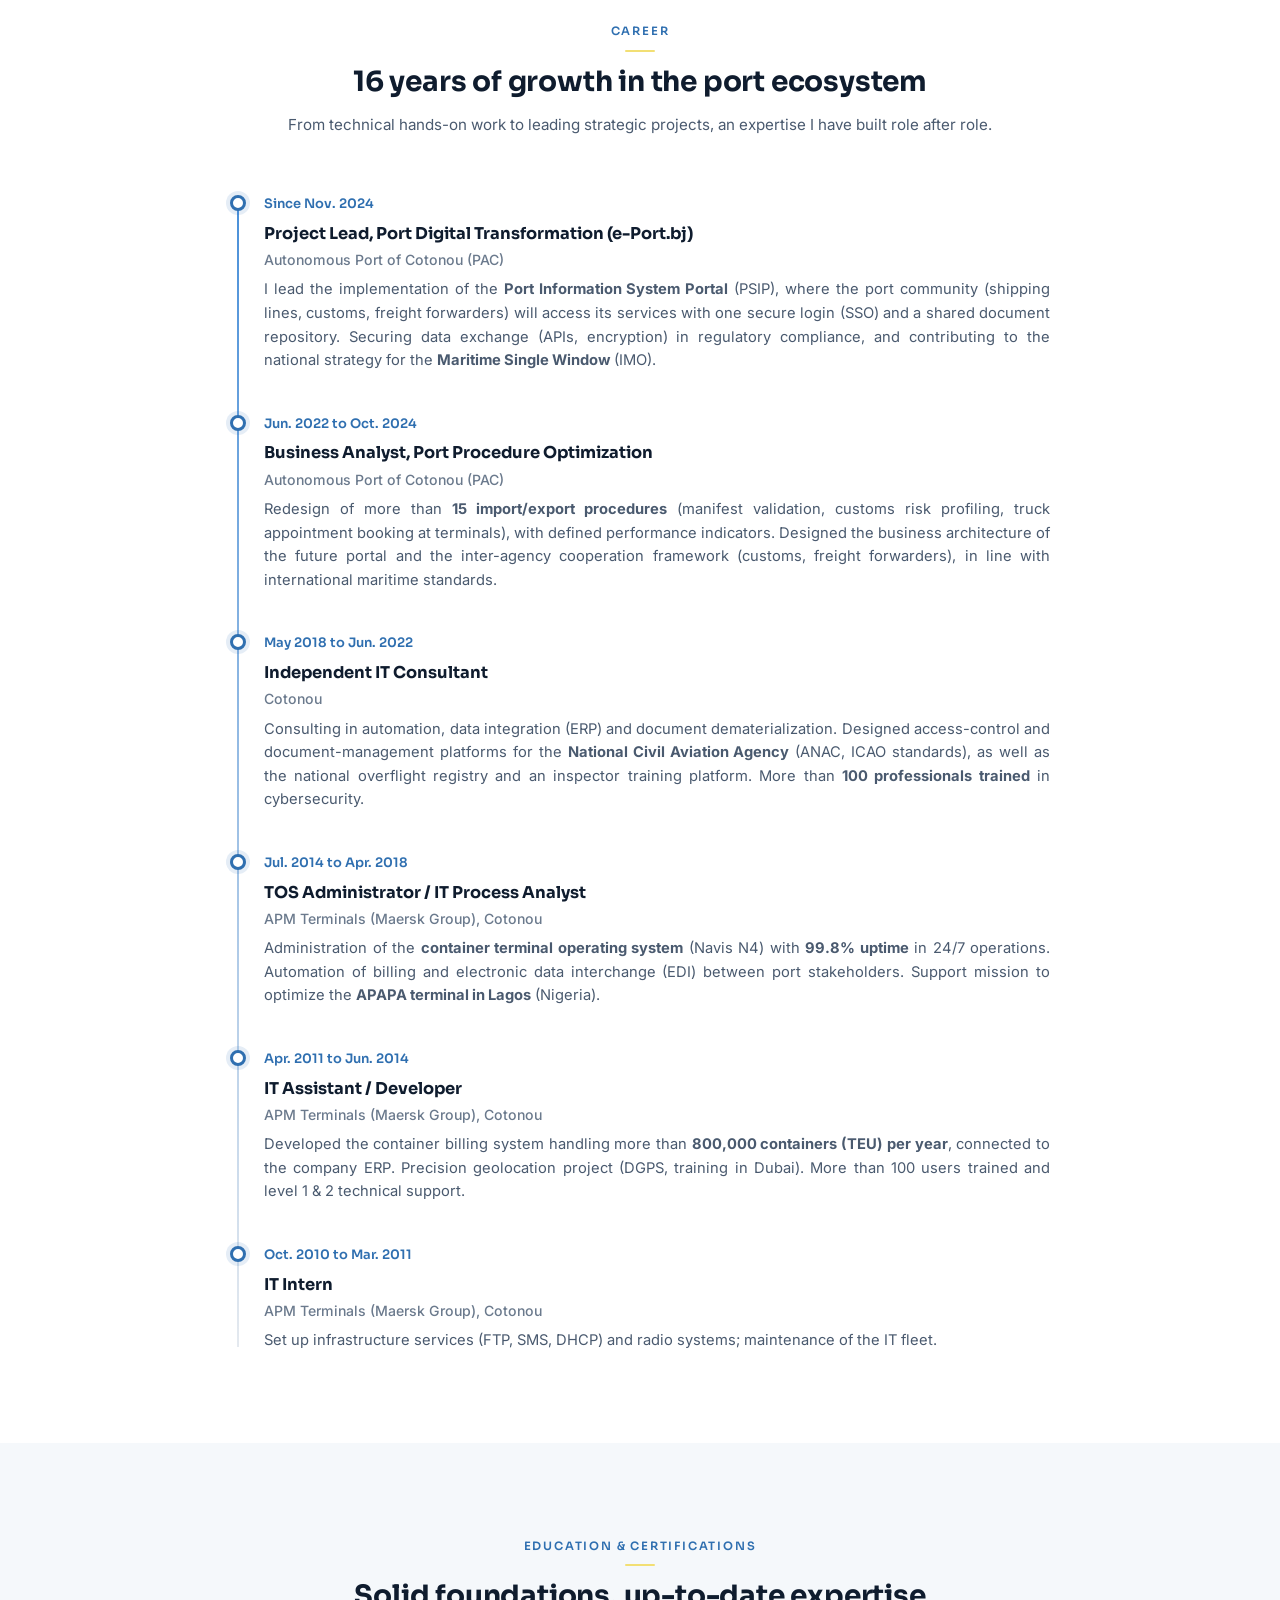
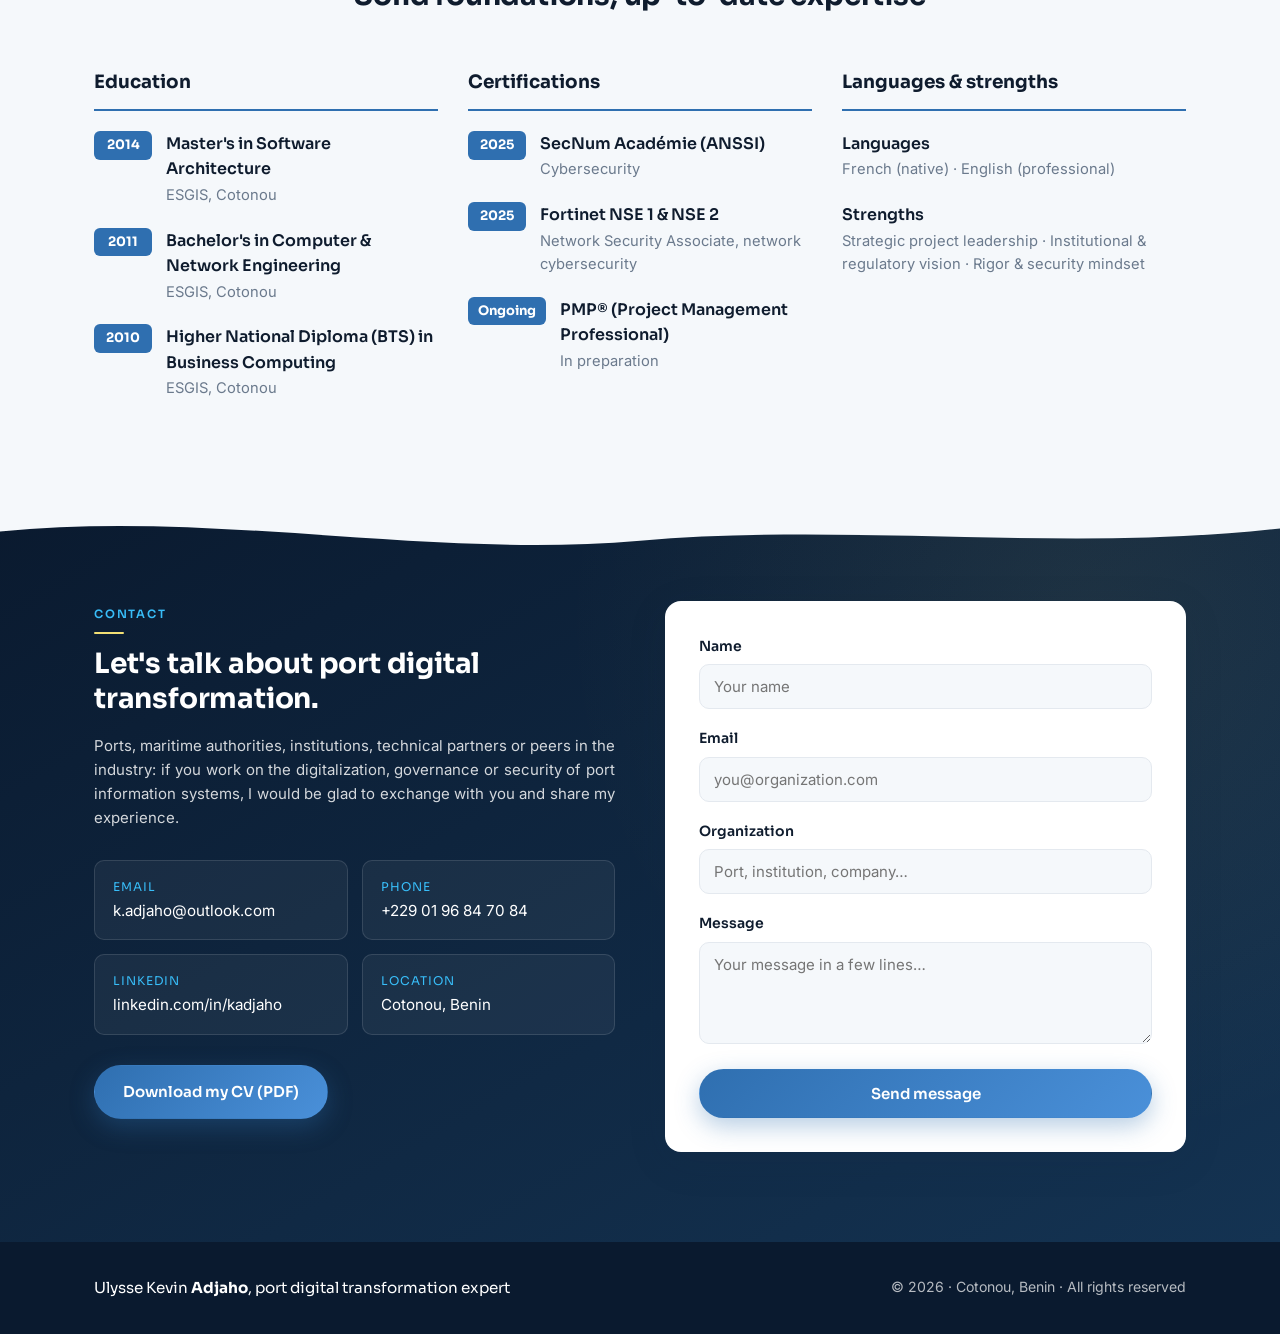
==== commit 3c0c48ae: "Projet e-Port.bj : « pilote la mise en place du PSIP », plus de « portail unique » Le portail n'est " ====
--- a/index-en.html
+++ b/index-en.html
@@ -264,7 +264,8 @@
               <strong>e-Port.bj Project Lead</strong> at the Autonomous Port of Cotonou
               (PAC), the port authority that brings the whole community together, since
               Nov. 2024.
-              I lead the Port Single Information Portal (PSIP): single sign-on (SSO),
+              I lead the implementation of the Port Information System Portal (PSIP):
+              single sign-on (SSO),
               digital services, electronic document management and secure exchanges
               (WSO2, OAuth2, PKI), compliant with ASIN and APDP requirements.
               Day to day, I coordinate the technical and business teams of many
@@ -292,7 +293,7 @@
         <aside class="case-side">
           <h4>Highlights</h4>
           <ul class="case-list">
-            <li><span>SSO &amp; single portal</span> for the whole port community</li>
+            <li><span>SSO &amp; PSIP portal</span> being rolled out for the port community</li>
             <li><span>Multi-stakeholder coordination</span> customs, terminals, banks, agencies</li>
             <li><span>Signed MoU</span> by the port community stakeholders</li>
             <li><span>ToR &amp; specifications</span> authored for modules and integrations</li>
@@ -326,7 +327,7 @@
             <span class="tl-date">Since Nov. 2024</span>
             <h3>Project Lead, Port Digital Transformation (e-Port.bj)</h3>
             <p class="tl-org">Autonomous Port of Cotonou (PAC)</p>
-            <p>I lead the port's digital transformation: a <strong>single portal</strong> where the whole port community (shipping lines, customs, freight forwarders) accesses its services with one secure login (SSO) and a shared document repository. Securing data exchange (APIs, encryption) in regulatory compliance, and contributing to the national strategy for the <strong>Maritime Single Window</strong> (IMO).</p>
+            <p>I lead the implementation of the <strong>Port Information System Portal</strong> (PSIP), where the port community (shipping lines, customs, freight forwarders) will access its services with one secure login (SSO) and a shared document repository. Securing data exchange (APIs, encryption) in regulatory compliance, and contributing to the national strategy for the <strong>Maritime Single Window</strong> (IMO).</p>
           </div>
         </li>
         <li class="tl-item">
@@ -520,6 +521,6 @@
     </div>
   </footer>
 
-  <script src="script.js"></script>
+  <script src="script.js?v=2"></script>
 </body>
 </html>
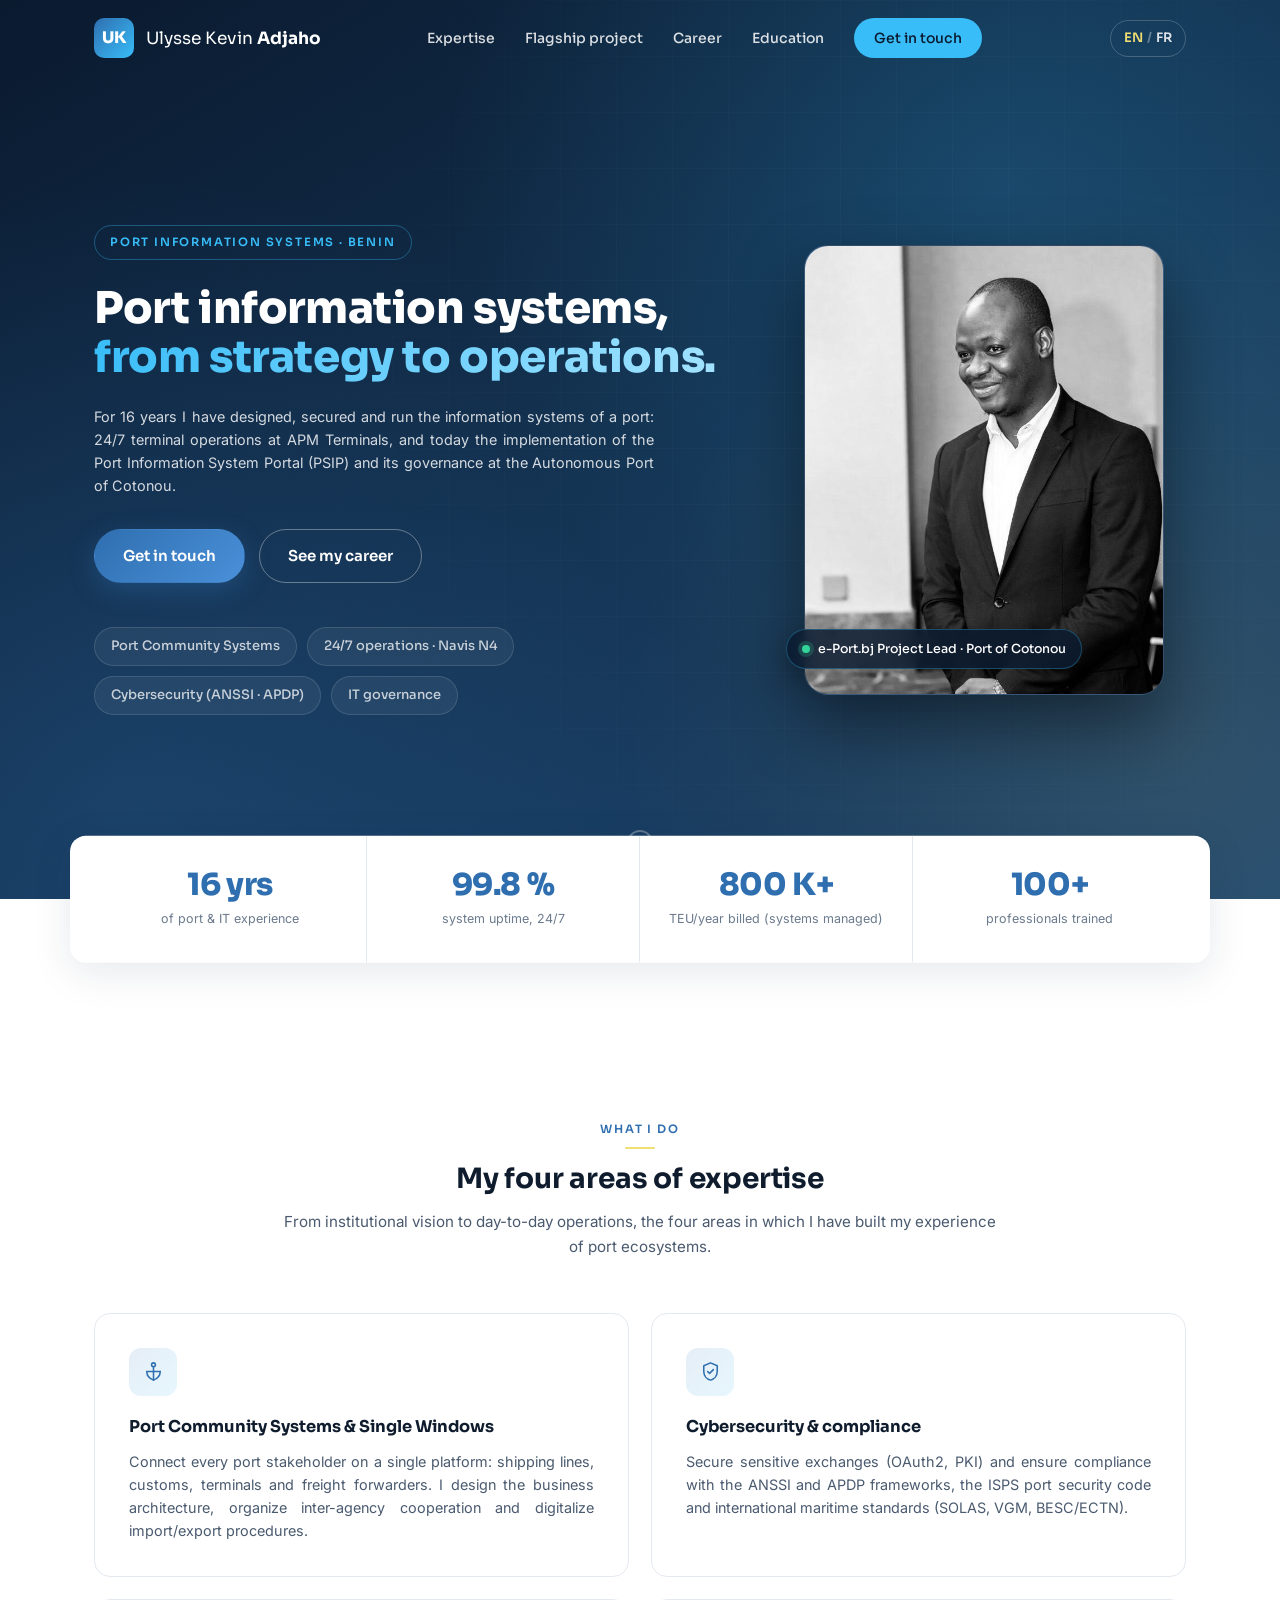
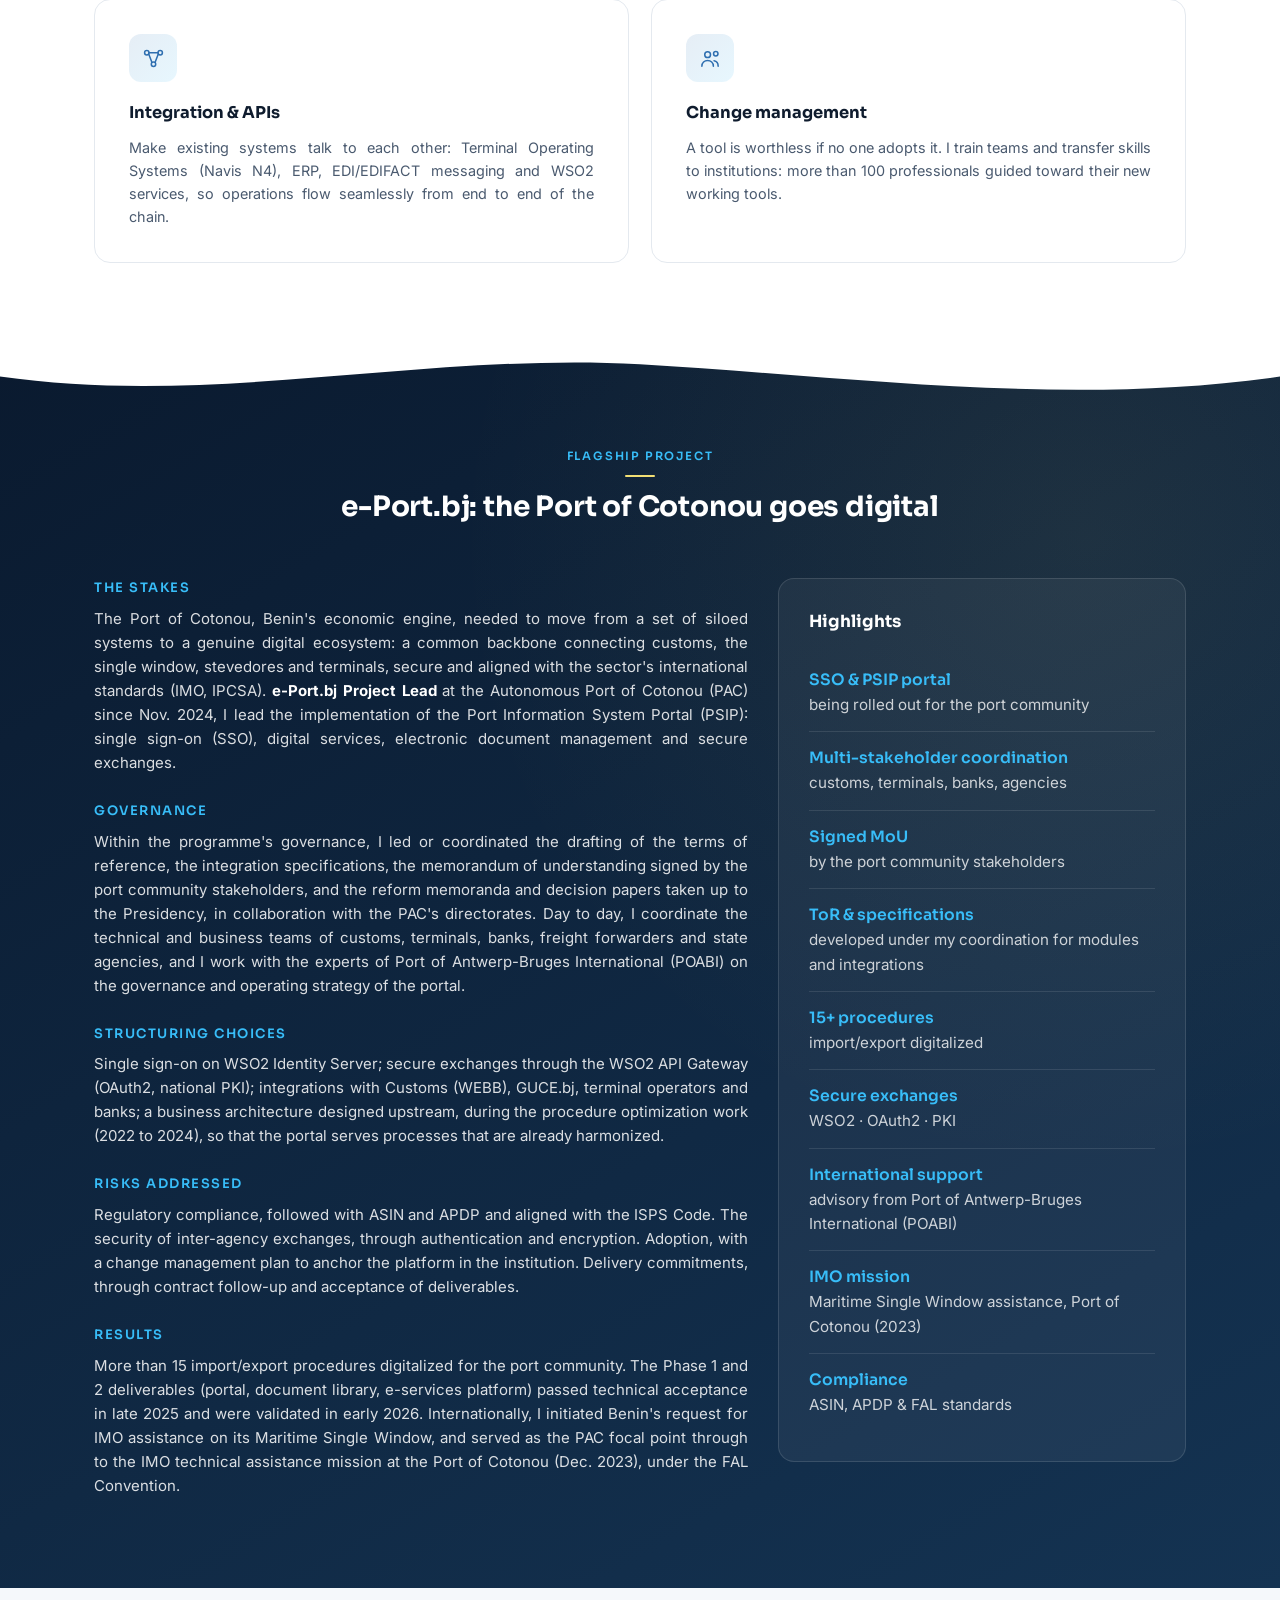
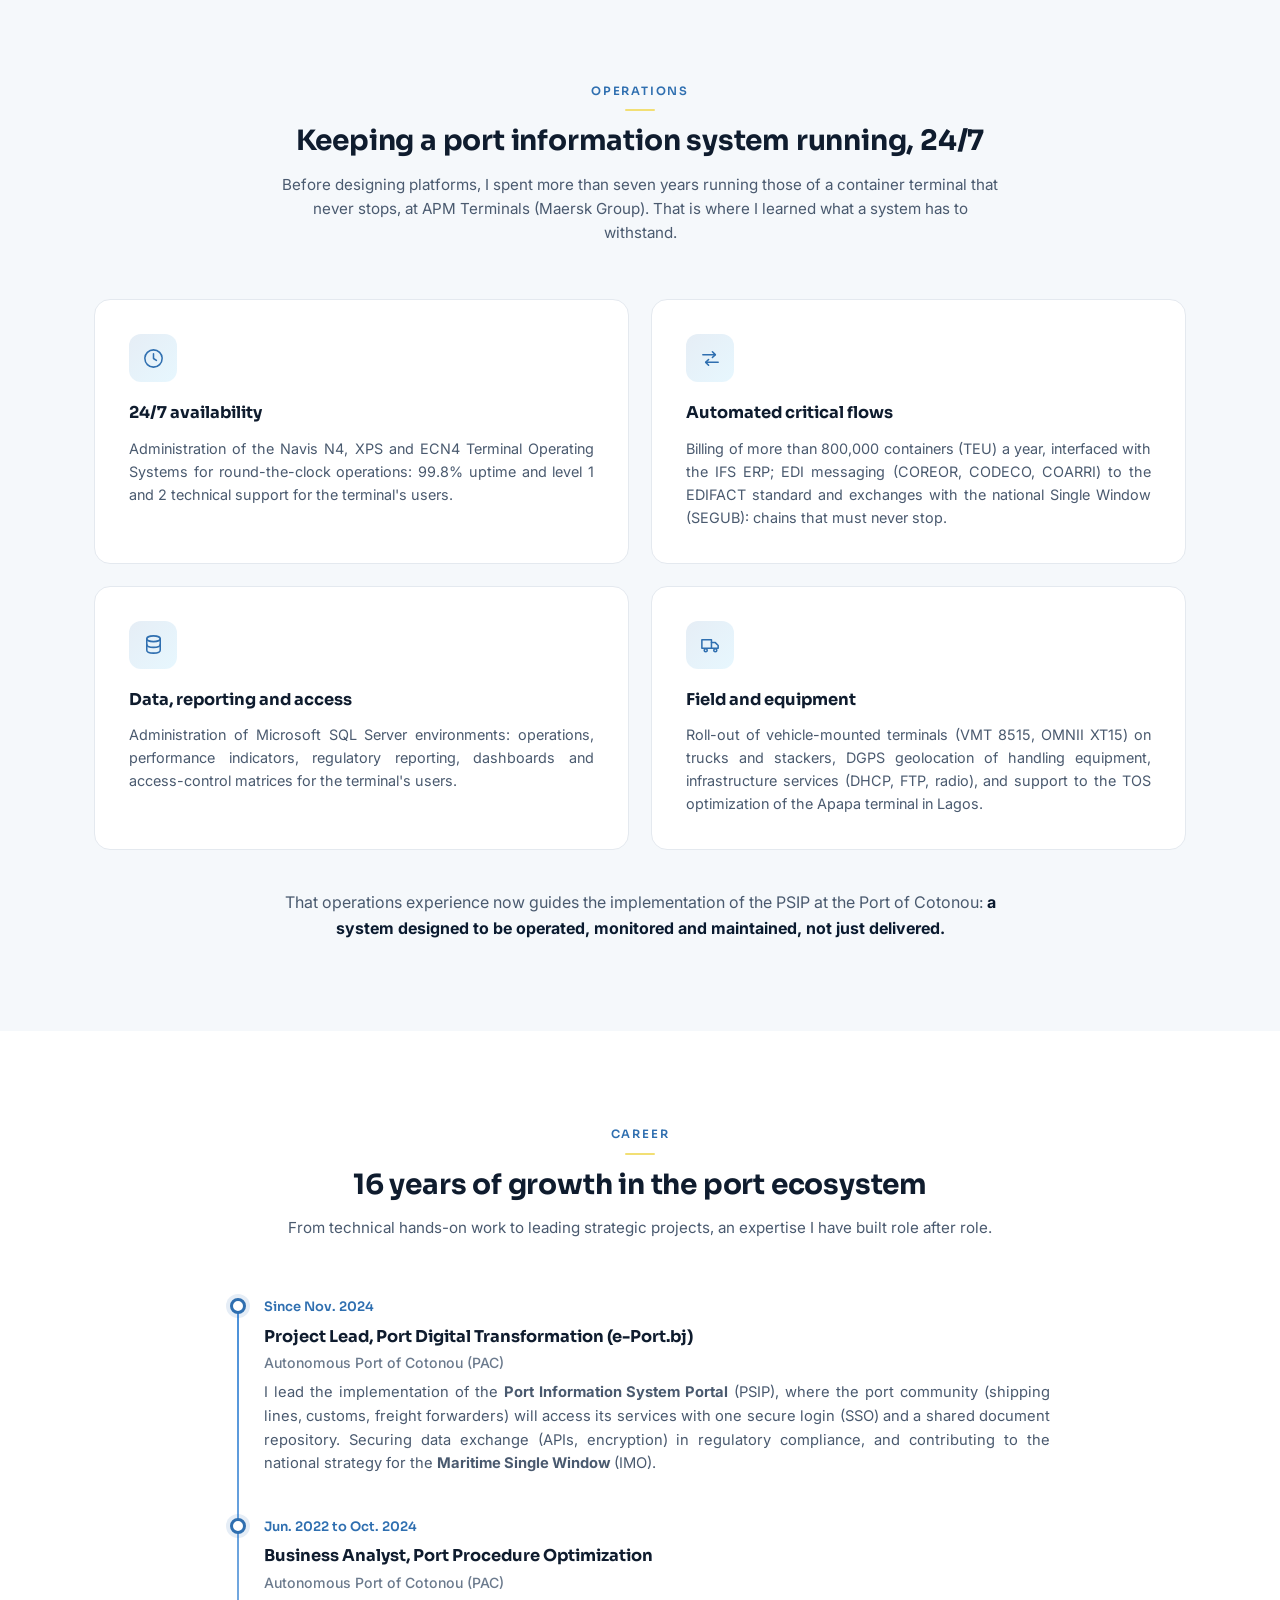
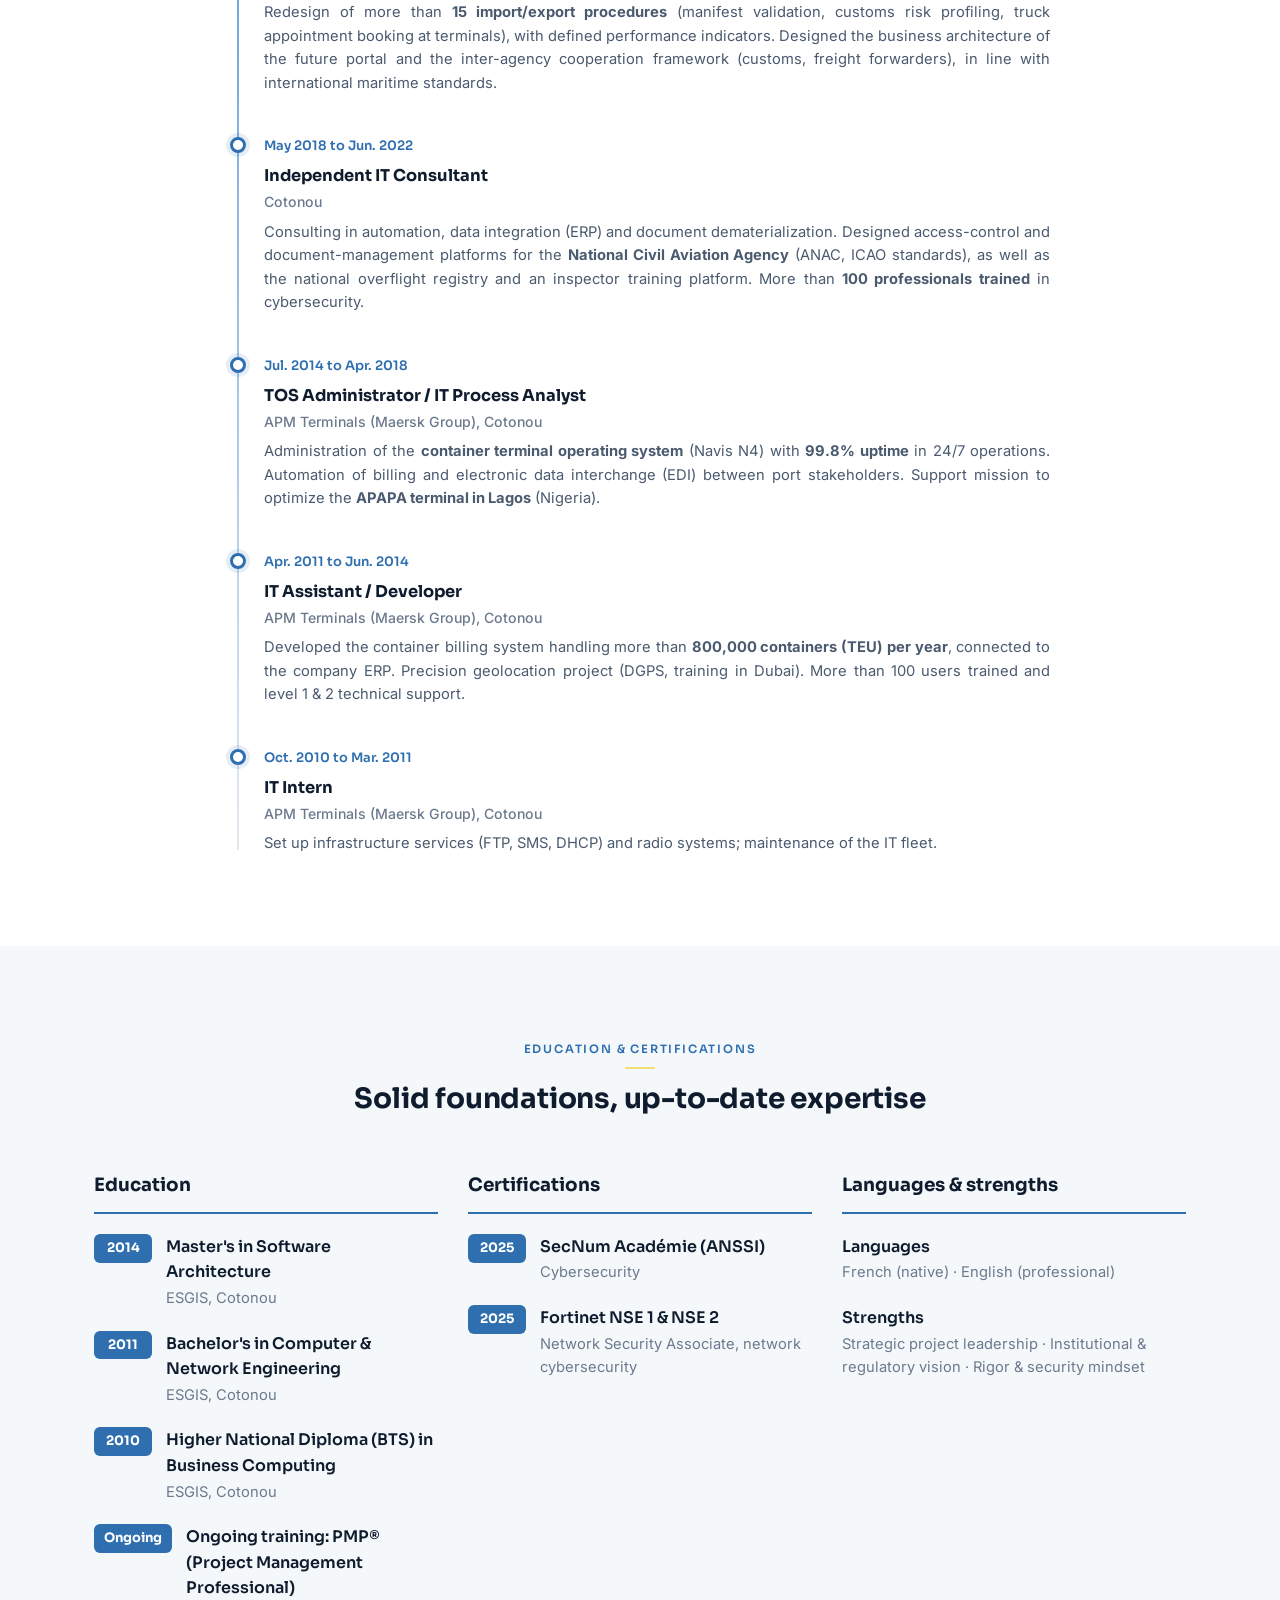
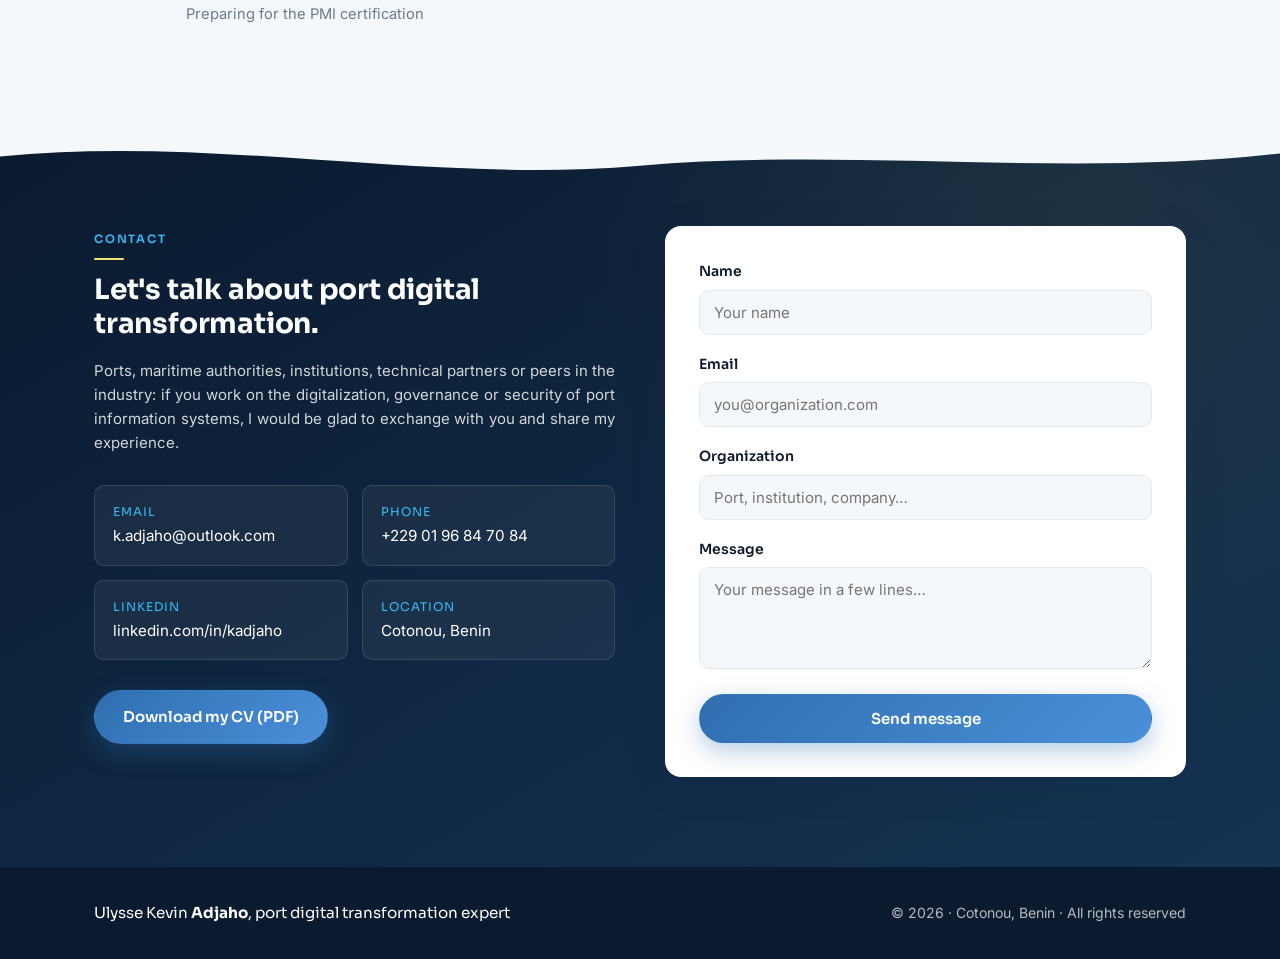
==== commit 5ec45b6e: "Lot A : positionnement SI de la stratégie à l'exploitation - Héro : « Les systèmes d'information por" ====
--- a/index-en.html
+++ b/index-en.html
@@ -4,13 +4,13 @@
   <meta charset="UTF-8" />
   <meta name="viewport" content="width=device-width, initial-scale=1.0" />
   <title>Ulysse Kevin Adjaho | Port Digital Transformation Expert</title>
-  <meta name="description" content="Ulysse Kevin Adjaho, port digital transformation expert based in Cotonou, Benin. 16 years of impact: Port Community Systems, cybersecurity, APIs and compliance for African ports." />
+  <meta name="description" content="Ulysse Kevin Adjaho, port information systems, Cotonou (Benin). 16 years of experience, from 24/7 terminal operations at APM Terminals to the implementation of the Port Information System Portal (e-Port.bj) at the Autonomous Port of Cotonou: governance, cybersecurity, interoperability, compliance." />
   <meta name="author" content="Ulysse Kevin Adjaho" />
 
   <!-- Open Graph -->
   <meta property="og:type" content="website" />
   <meta property="og:title" content="Ulysse Kevin Adjaho | Port Digital Transformation" />
-  <meta property="og:description" content="I turn African ports into secure, compliant digital platforms. 16 years of impact." />
+  <meta property="og:description" content="Port information systems, from strategy to operations. 16 years of experience, from 24/7 terminal operations to the implementation of the PSIP at the Port of Cotonou." />
   <meta property="og:locale" content="en_US" />
   <meta property="og:url" content="https://kevinadjaho.com/index-en.html" />
 
@@ -22,7 +22,7 @@
   <link rel="alternate" hreflang="fr" href="https://kevinadjaho.com/" />
   <link rel="alternate" hreflang="en" href="https://kevinadjaho.com/index-en.html" />
   <link rel="alternate" hreflang="x-default" href="https://kevinadjaho.com/" />
-  <link rel="stylesheet" href="styles.css?v=2" />
+  <link rel="stylesheet" href="styles.css?v=3" />
 
   <script type="application/ld+json">
   {
@@ -93,16 +93,16 @@
     <div class="hero-bg" aria-hidden="true"></div>
     <div class="container hero-inner">
       <div class="hero-content">
-        <p class="hero-eyebrow">Port digital transformation · Benin</p>
+        <p class="hero-eyebrow">Port information systems · Benin</p>
         <h1 class="hero-title">
-          I turn African ports into
-          <span class="accent">secure, compliant digital&nbsp;platforms.</span>
+          Port information systems,
+          <span class="accent">from strategy to&nbsp;operations.</span>
         </h1>
         <p class="hero-lead">
-          Since 2010, I have worked where technology meets institutional stakes:
-          Port Community Systems, cybersecurity, API integration and regulatory
-          compliance. My job is to make complex systems simple to use, reliable
-          and secure.
+          For 16 years I have designed, secured and run the information systems of a
+          port: 24/7 terminal operations at APM Terminals, and today the implementation
+          of the Port Information System Portal (PSIP) and its governance at the
+          Autonomous Port of Cotonou.
         </p>
         <div class="hero-actions">
           <a href="#contact" class="btn btn-primary">Get in touch</a>
@@ -110,9 +110,9 @@
         </div>
         <ul class="hero-tags">
           <li>Port Community Systems</li>
+          <li>24/7 operations · Navis N4</li>
           <li>Cybersecurity (ANSSI · APDP)</li>
-          <li>API &amp; interoperability</li>
-          <li>Navis N4 · TOS</li>
+          <li>IT governance</li>
         </ul>
       </div>
 
@@ -134,19 +134,19 @@
   <!-- ===== Stats ===== -->
   <section class="stats" aria-label="Key figures">
     <div class="container stats-grid">
-      <div class="stat" data-target="16" data-suffix=" yrs">
+      <div class="stat">
         <span class="stat-num">16 yrs</span>
         <span class="stat-label">of port &amp; IT experience</span>
       </div>
-      <div class="stat" data-target="99.8" data-suffix=" %" data-decimals="1">
+      <div class="stat">
         <span class="stat-num">99.8 %</span>
         <span class="stat-label">system uptime, 24/7</span>
       </div>
-      <div class="stat" data-target="800" data-suffix=" K+">
+      <div class="stat">
         <span class="stat-num">800 K+</span>
         <span class="stat-label">TEU/year billed (systems managed)</span>
       </div>
-      <div class="stat" data-target="100" data-suffix="+">
+      <div class="stat">
         <span class="stat-num">100+</span>
         <span class="stat-label">professionals trained</span>
       </div>
@@ -160,8 +160,8 @@
         <p class="section-eyebrow">What I do</p>
         <h2 class="section-title">My four areas of expertise</h2>
         <p class="section-sub">
-          From institutional vision to on-the-ground adoption, I support every
-          stage of modernizing port and logistics ecosystems.
+          From institutional vision to day-to-day operations, the four areas in
+          which I have built my experience of port ecosystems.
         </p>
       </div>
 
@@ -250,42 +250,61 @@
       <div class="case">
         <div class="case-main">
           <div class="case-block">
-            <h4>The context</h4>
+            <h4>The stakes</h4>
             <p>
               The Port of Cotonou, Benin's economic engine, needed to move from a set
               of siloed systems to a genuine digital ecosystem: a common backbone
               connecting customs, the single window, stevedores and terminals, secure
               and aligned with the sector's international standards (IMO, IPCSA).
+              <strong>e-Port.bj Project Lead</strong> at the Autonomous Port of Cotonou
+              (PAC) since Nov. 2024, I lead the implementation of the Port Information
+              System Portal (PSIP): single sign-on (SSO), digital services, electronic
+              document management and secure exchanges.
             </p>
           </div>
           <div class="case-block">
-            <h4>My role</h4>
+            <h4>Governance</h4>
             <p>
-              <strong>e-Port.bj Project Lead</strong> at the Autonomous Port of Cotonou
-              (PAC), the port authority that brings the whole community together, since
-              Nov. 2024.
-              I lead the implementation of the Port Information System Portal (PSIP):
-              single sign-on (SSO),
-              digital services, electronic document management and secure exchanges
-              (WSO2, OAuth2, PKI), compliant with ASIN and APDP requirements.
-              Day to day, I coordinate the technical and business teams of many
-              stakeholders (customs, terminals, banks, freight forwarders, state agencies).
-              I personally authored the terms of reference (ToR) for each module, the
-              integration specifications, the reform memoranda taken all the way to the
-              Presidency, and the memorandum of understanding (MoU) signed by the port
-              community stakeholders. On governance and the portal's operating strategy,
-              I work with the experts of Port of Antwerp-Bruges International (POABI).
+              Within the programme's governance, I led or coordinated the drafting of the
+              terms of reference, the integration specifications, the memorandum of
+              understanding signed by the port community stakeholders, and the reform
+              memoranda and decision papers taken up to the Presidency, in collaboration
+              with the PAC's directorates. Day to day, I coordinate the technical and
+              business teams of customs, terminals, banks, freight forwarders and state
+              agencies, and I work with the experts of Port of Antwerp-Bruges
+              International (POABI) on the governance and operating strategy of the portal.
             </p>
           </div>
           <div class="case-block">
-            <h4>The impact</h4>
+            <h4>Structuring choices</h4>
             <p>
-              More than 15 procedures digitalized for the port community. I also initiated
-              Benin's request for IMO assistance on its Maritime Single Window, and served
-              as the PAC focal point through to the IMO technical assistance mission at the
-              Port of Cotonou (Dec. 2023), under the FAL Convention. The Phase 1 and 2
-              deliverables (portal, document library, e-services platform) passed technical
-              acceptance in late 2025 and were validated in early 2026.
+              Single sign-on on WSO2 Identity Server; secure exchanges through the WSO2
+              API Gateway (OAuth2, national PKI); integrations with Customs (WEBB),
+              GUCE.bj, terminal operators and banks; a business architecture designed
+              upstream, during the procedure optimization work (2022 to 2024), so that
+              the portal serves processes that are already harmonized.
+            </p>
+          </div>
+          <div class="case-block">
+            <h4>Risks addressed</h4>
+            <p>
+              Regulatory compliance, followed with ASIN and APDP and aligned with the
+              ISPS Code. The security of inter-agency exchanges, through authentication
+              and encryption. Adoption, with a change management plan to anchor the
+              platform in the institution. Delivery commitments, through contract
+              follow-up and acceptance of deliverables.
+            </p>
+          </div>
+          <div class="case-block">
+            <h4>Results</h4>
+            <p>
+              More than 15 import/export procedures digitalized for the port community.
+              The Phase 1 and 2 deliverables (portal, document library, e-services
+              platform) passed technical acceptance in late 2025 and were validated in
+              early 2026. Internationally, I initiated Benin's request for IMO assistance
+              on its Maritime Single Window, and served as the PAC focal point through to
+              the IMO technical assistance mission at the Port of Cotonou (Dec. 2023),
+              under the FAL Convention.
             </p>
           </div>
         </div>
@@ -296,7 +315,7 @@
             <li><span>SSO &amp; PSIP portal</span> being rolled out for the port community</li>
             <li><span>Multi-stakeholder coordination</span> customs, terminals, banks, agencies</li>
             <li><span>Signed MoU</span> by the port community stakeholders</li>
-            <li><span>ToR &amp; specifications</span> authored for modules and integrations</li>
+            <li><span>ToR &amp; specifications</span> developed under my coordination for modules and integrations</li>
             <li><span>15+ procedures</span> import/export digitalized</li>
             <li><span>Secure exchanges</span> WSO2 · OAuth2 · PKI</li>
             <li><span>International support</span> advisory from Port of Antwerp-Bruges International (POABI)</li>
@@ -305,6 +324,83 @@
           </ul>
         </aside>
       </div>
+    </div>
+  </section>
+
+  <!-- ===== Operations ===== -->
+  <section class="section section-soft" id="exploitation">
+    <div class="container">
+      <div class="section-head">
+        <p class="section-eyebrow">Operations</p>
+        <h2 class="section-title">Keeping a port information system running, 24/7</h2>
+        <p class="section-sub">
+          Before designing platforms, I spent more than seven years running those of a
+          container terminal that never stops, at APM Terminals (Maersk Group). That is
+          where I learned what a system has to withstand.
+        </p>
+      </div>
+
+      <div class="cards">
+        <article class="card">
+          <div class="card-icon">
+            <svg viewBox="0 0 24 24" fill="none" stroke="currentColor" stroke-width="1.6" stroke-linecap="round" stroke-linejoin="round" aria-hidden="true">
+              <circle cx="12" cy="12" r="9"></circle><path d="M12 7v5l3 2"></path>
+            </svg>
+          </div>
+          <h3>24/7 availability</h3>
+          <p>
+            Administration of the Navis N4, XPS and ECN4 Terminal Operating Systems for
+            round-the-clock operations: 99.8% uptime and level 1 and 2 technical support
+            for the terminal's users.
+          </p>
+        </article>
+        <article class="card">
+          <div class="card-icon">
+            <svg viewBox="0 0 24 24" fill="none" stroke="currentColor" stroke-width="1.6" stroke-linecap="round" stroke-linejoin="round" aria-hidden="true">
+              <path d="M4 8h13"></path><path d="M14 5l3 3-3 3"></path><path d="M20 16H7"></path><path d="M10 13l-3 3 3 3"></path>
+            </svg>
+          </div>
+          <h3>Automated critical flows</h3>
+          <p>
+            Billing of more than 800,000 containers (TEU) a year, interfaced with the IFS
+            ERP; EDI messaging (COREOR, CODECO, COARRI) to the EDIFACT standard and
+            exchanges with the national Single Window (SEGUB): chains that must never stop.
+          </p>
+        </article>
+        <article class="card">
+          <div class="card-icon">
+            <svg viewBox="0 0 24 24" fill="none" stroke="currentColor" stroke-width="1.6" stroke-linecap="round" stroke-linejoin="round" aria-hidden="true">
+              <ellipse cx="12" cy="6" rx="7" ry="3"></ellipse><path d="M5 6v12c0 1.7 3.1 3 7 3s7-1.3 7-3V6"></path><path d="M5 12c0 1.7 3.1 3 7 3s7-1.3 7-3"></path>
+            </svg>
+          </div>
+          <h3>Data, reporting and access</h3>
+          <p>
+            Administration of Microsoft SQL Server environments: operations, performance
+            indicators, regulatory reporting, dashboards and access-control matrices for
+            the terminal's users.
+          </p>
+        </article>
+        <article class="card">
+          <div class="card-icon">
+            <svg viewBox="0 0 24 24" fill="none" stroke="currentColor" stroke-width="1.6" stroke-linecap="round" stroke-linejoin="round" aria-hidden="true">
+              <path d="M3 7h10v9H3z"></path><path d="M13 10h4l3 3v3h-7"></path><circle cx="7" cy="18" r="1.6"></circle><circle cx="17" cy="18" r="1.6"></circle>
+            </svg>
+          </div>
+          <h3>Field and equipment</h3>
+          <p>
+            Roll-out of vehicle-mounted terminals (VMT 8515, OMNII XT15) on trucks and
+            stackers, DGPS geolocation of handling equipment, infrastructure services
+            (DHCP, FTP, radio), and support to the TOS optimization of the Apapa terminal
+            in Lagos.
+          </p>
+        </article>
+      </div>
+
+      <p class="run-note">
+        That operations experience now guides the implementation of the PSIP at the Port
+        of Cotonou: <strong>a system designed to be operated, monitored and maintained,
+        not just delivered.</strong>
+      </p>
     </div>
   </section>
 
@@ -411,6 +507,13 @@
               <p>ESGIS, Cotonou</p>
             </div>
           </div>
+          <div class="edu-item">
+            <span class="edu-year">Ongoing</span>
+            <div>
+              <h4>Ongoing training: PMP® (Project Management Professional)</h4>
+              <p>Preparing for the PMI certification</p>
+            </div>
+          </div>
         </div>
 
         <div class="edu-col">
@@ -427,13 +530,6 @@
             <div>
               <h4>Fortinet NSE 1 &amp; NSE 2</h4>
               <p>Network Security Associate, network cybersecurity</p>
-            </div>
-          </div>
-          <div class="edu-item">
-            <span class="edu-year">Ongoing</span>
-            <div>
-              <h4>PMP® (Project Management Professional)</h4>
-              <p>In preparation</p>
             </div>
           </div>
         </div>
@@ -521,6 +617,6 @@
     </div>
   </footer>
 
-  <script src="script.js?v=2"></script>
+  <script src="script.js?v=3"></script>
 </body>
 </html>
--- a/styles.css
+++ b/styles.css
@@ -414,6 +414,10 @@
 }
 .edu-item h4 { font-family: var(--font-head); font-weight: 600; font-size: 1rem; margin-bottom: 2px; }
 .edu-item p { color: var(--slate-2); font-size: 0.92rem; }
+
+/* ===== Exploitation (run) ===== */
+.run-note { max-width: 760px; margin: 40px auto 0; text-align: center; color: var(--slate); font-size: 1rem; }
+.run-note strong { color: var(--navy-900); }
 
 /* ===== Contact ===== */
 .contact-inner { display: grid; grid-template-columns: 1fr 1fr; gap: 50px; align-items: start; }
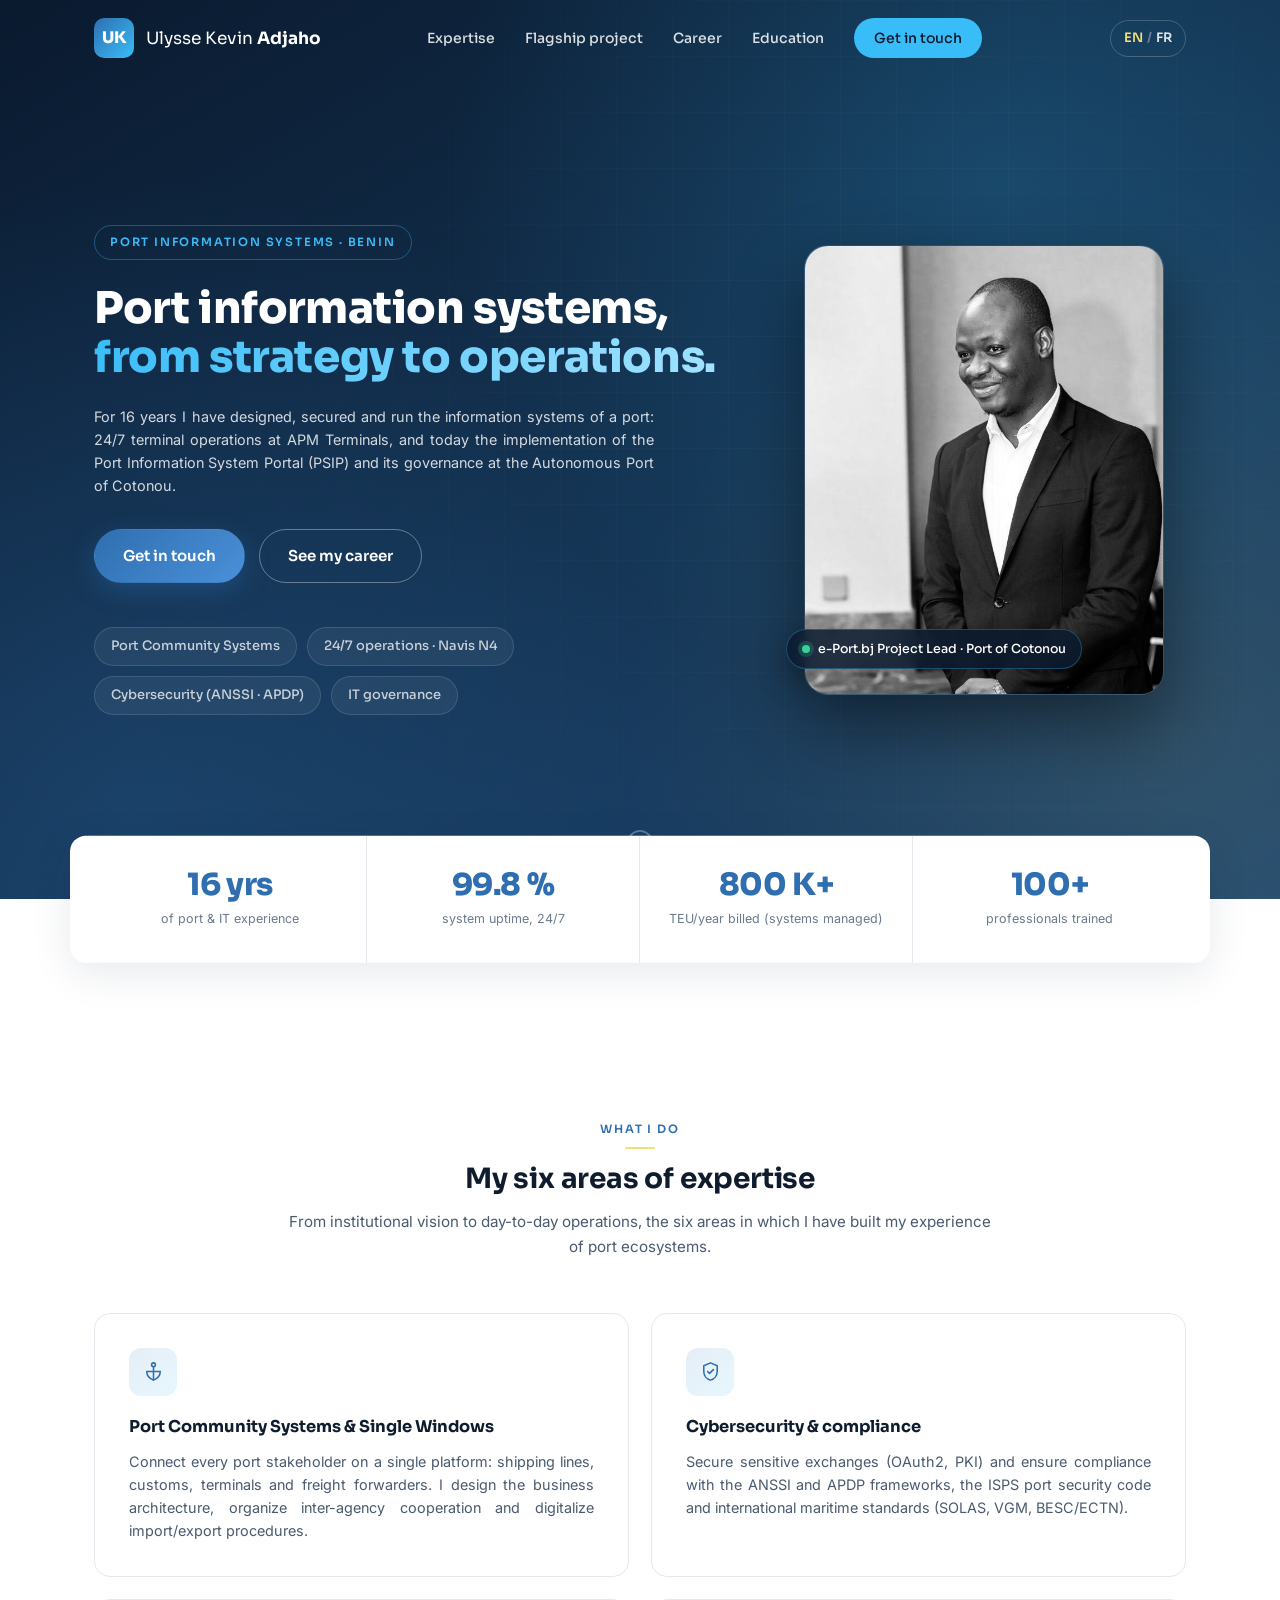
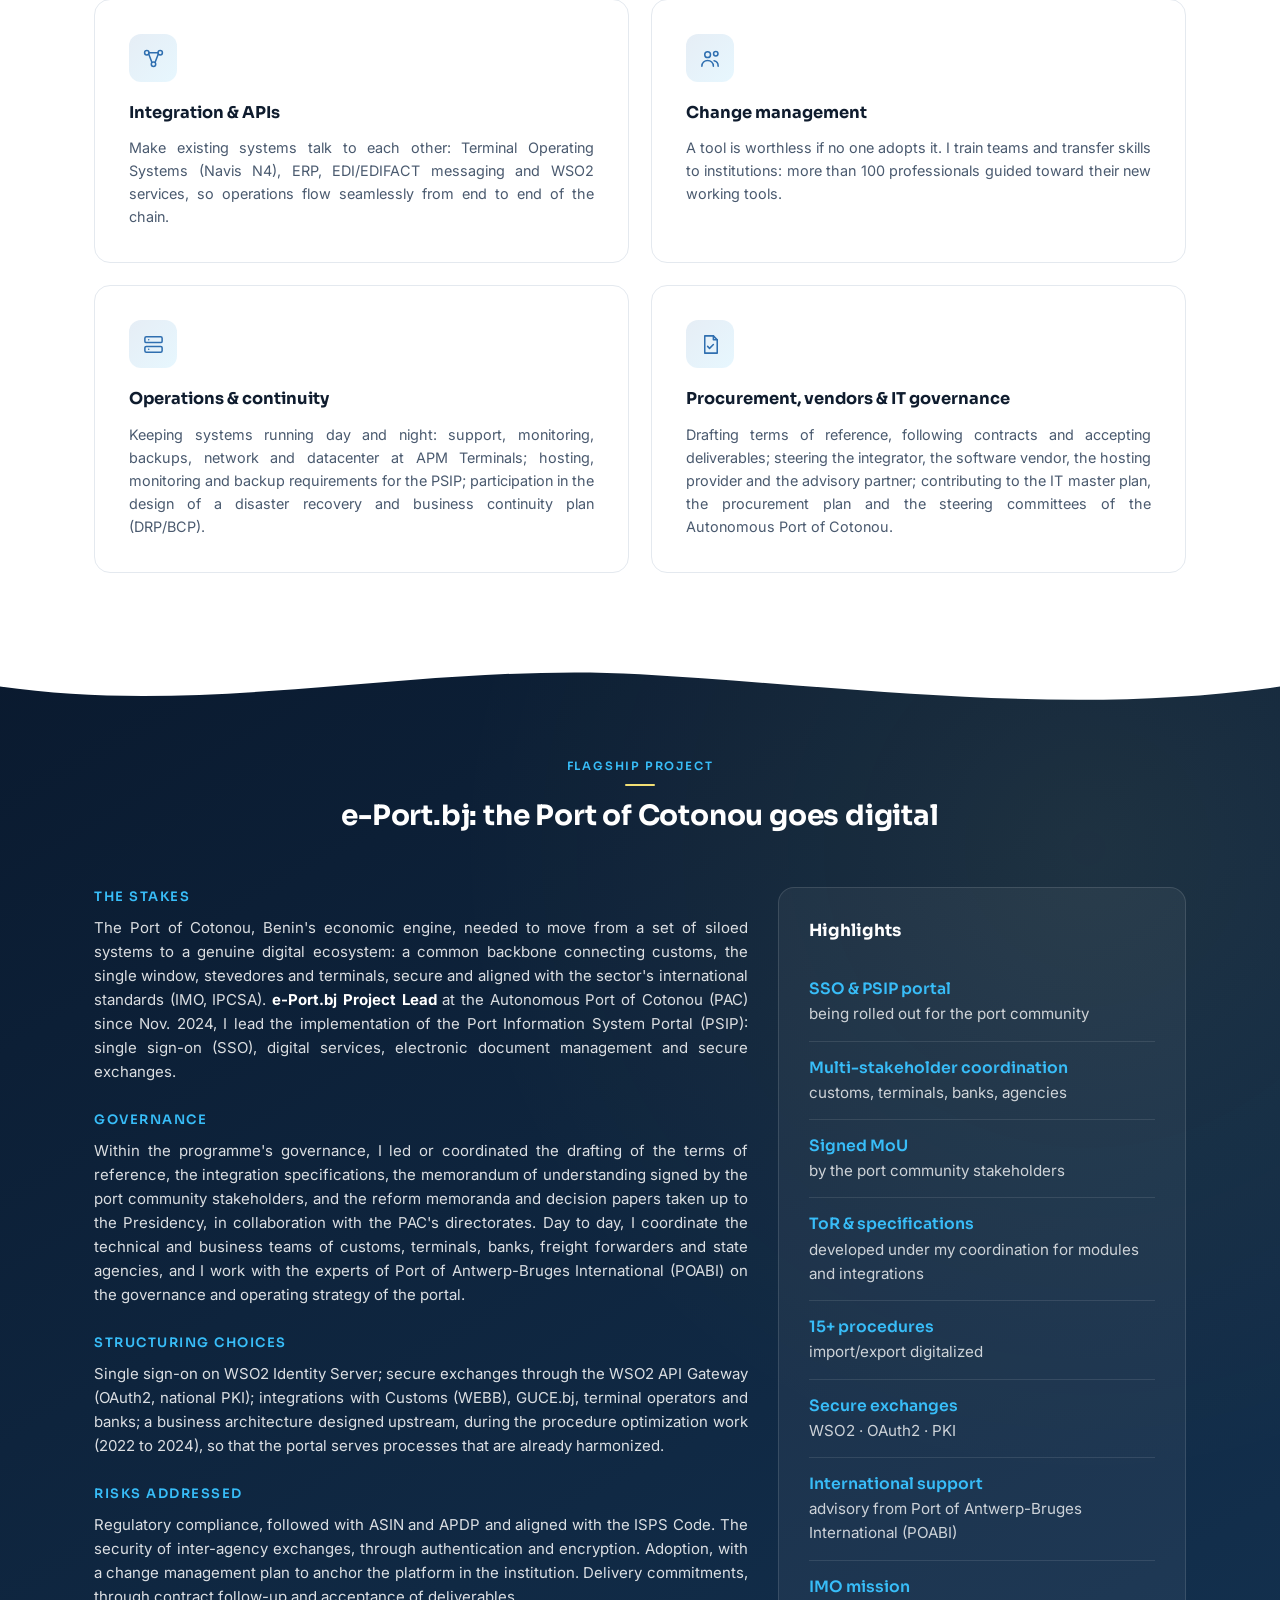
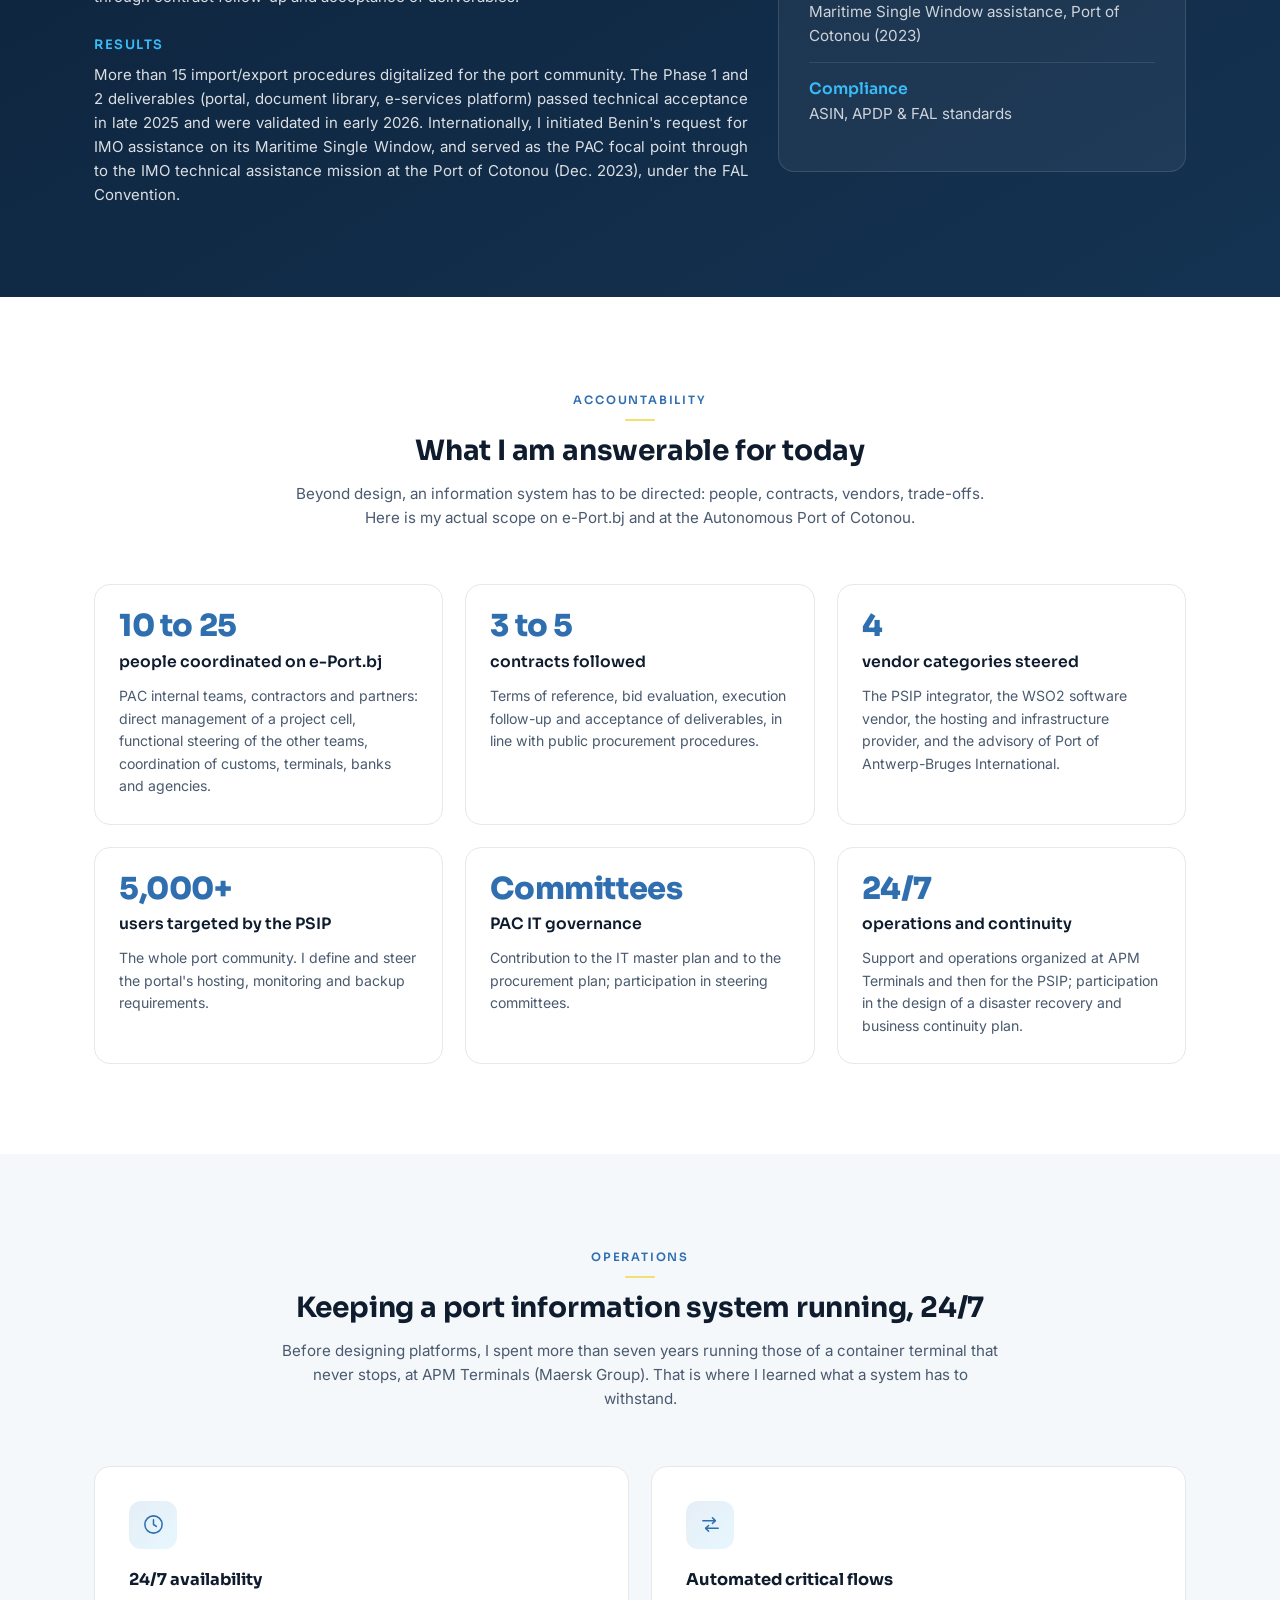
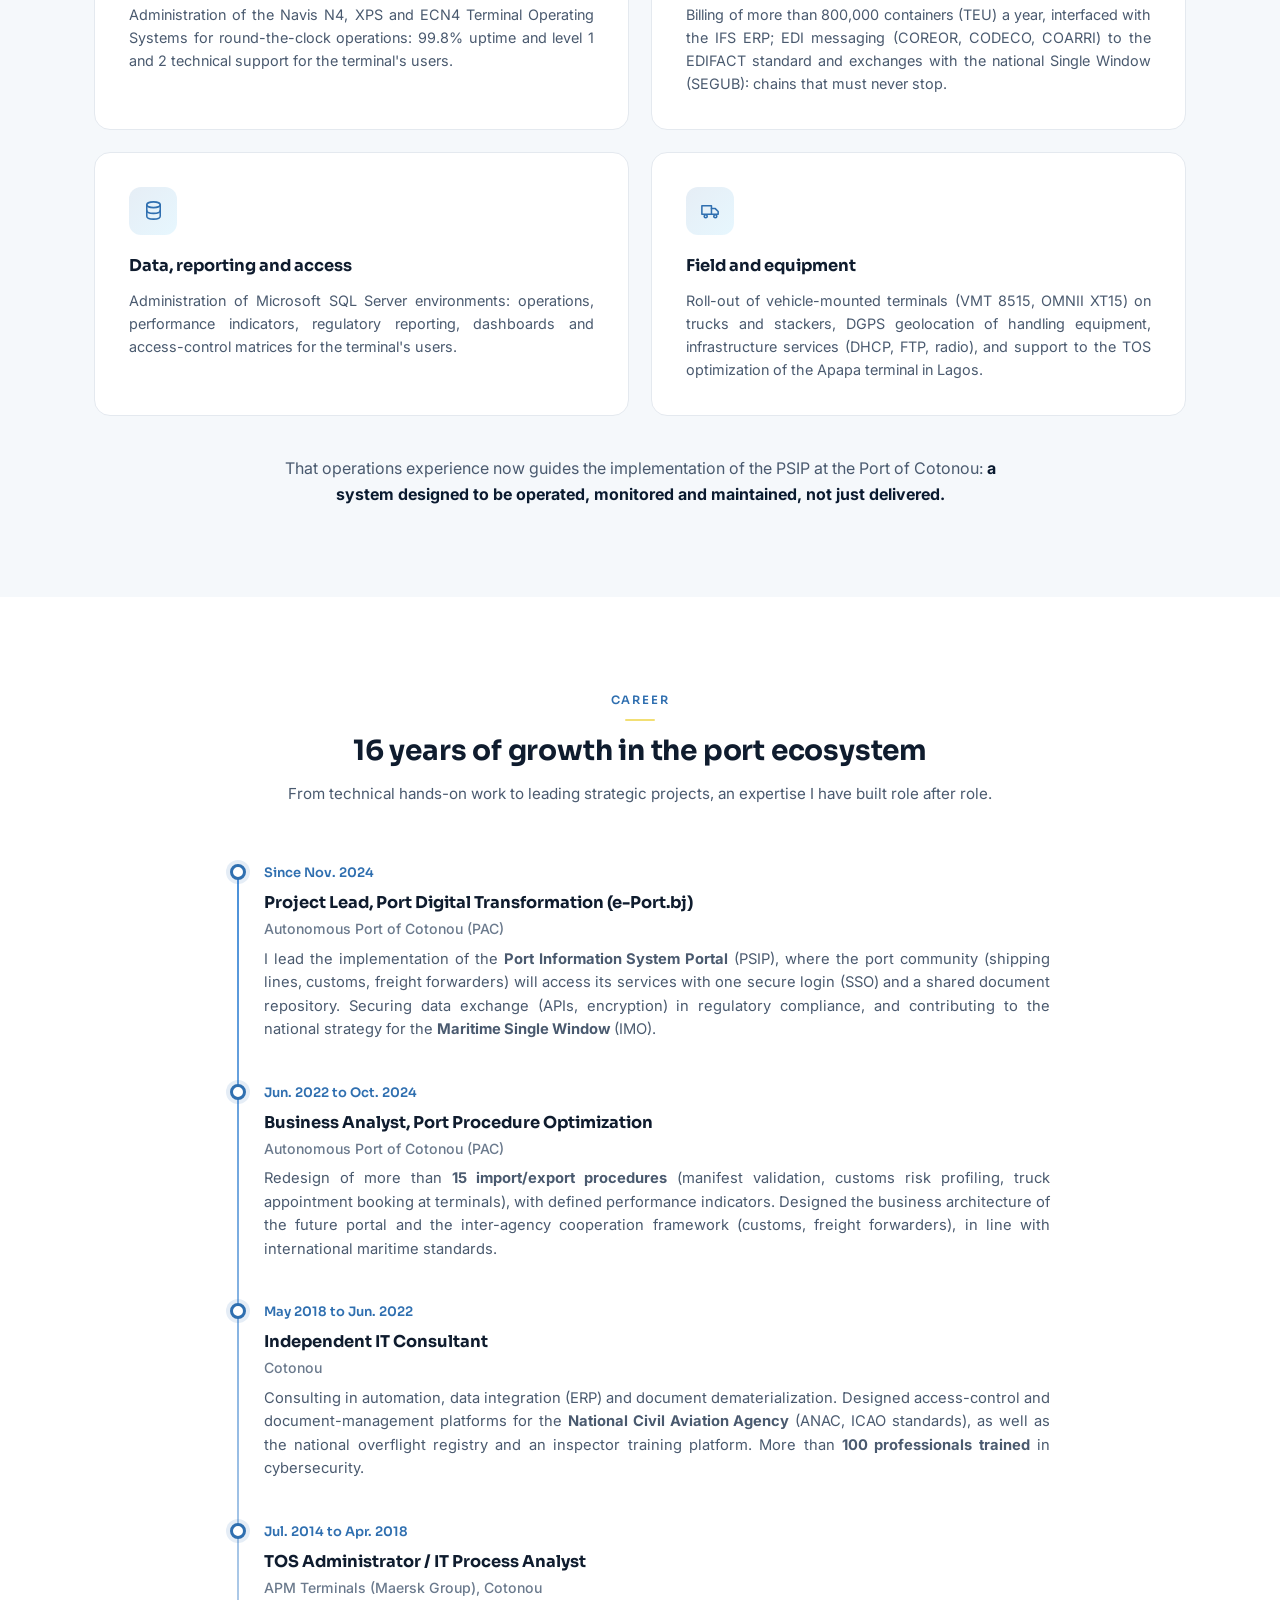
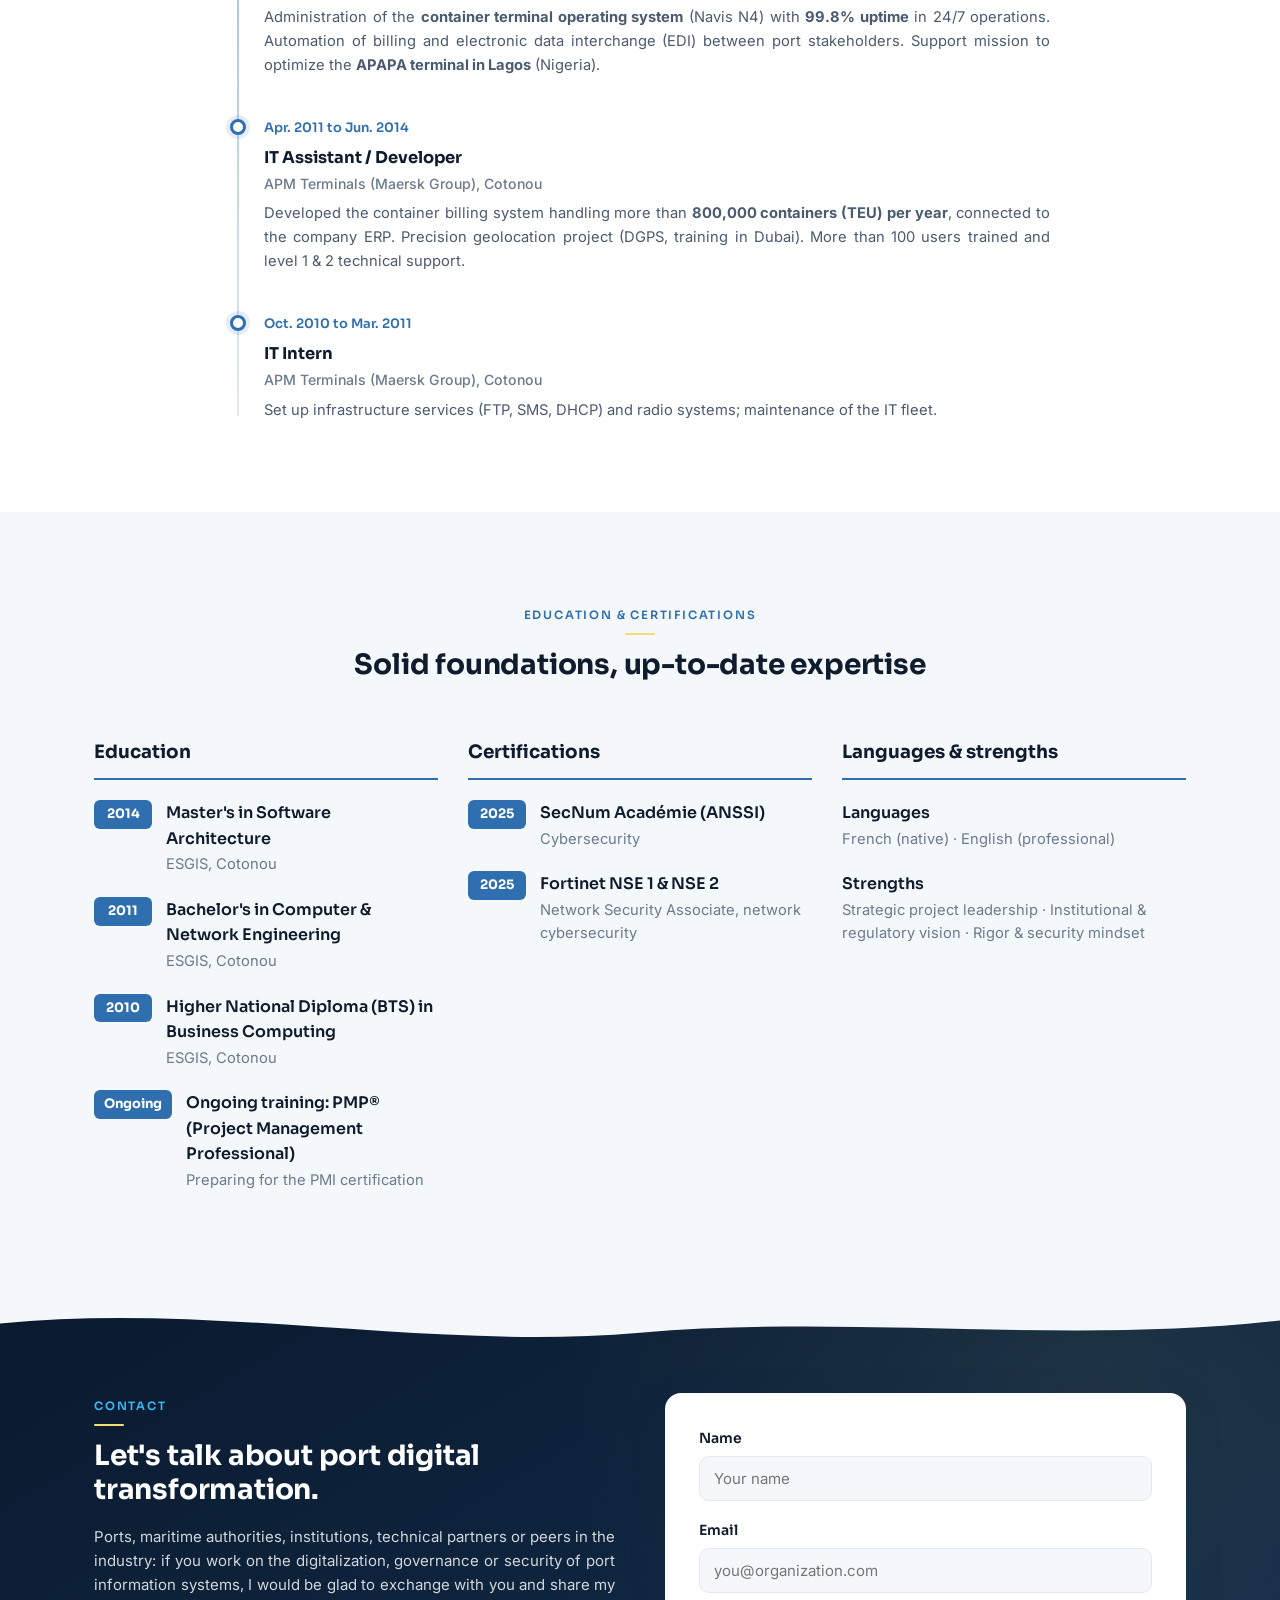
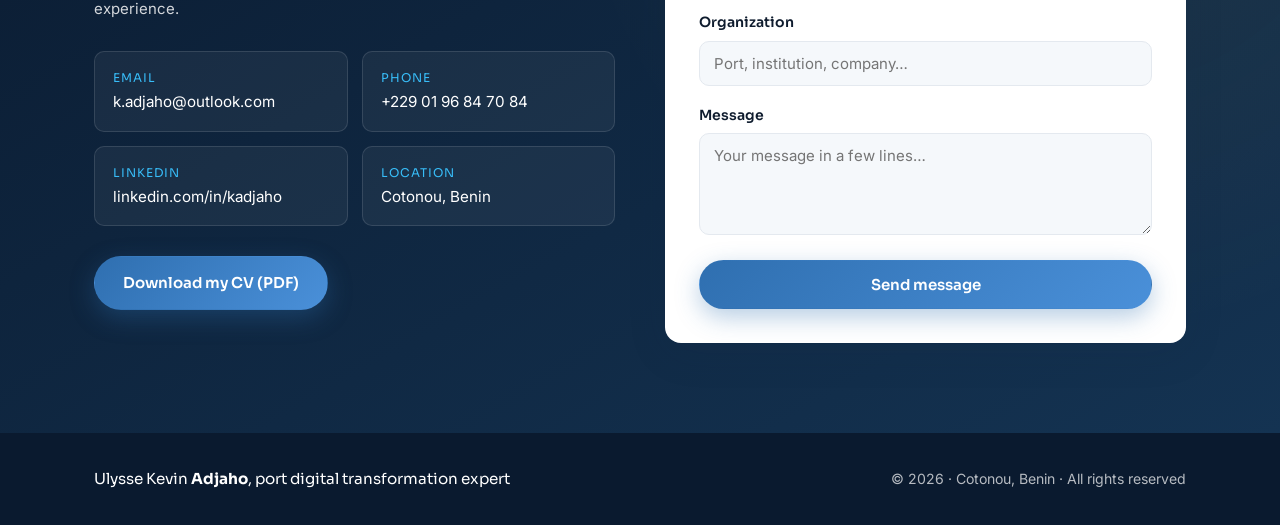
==== commit 5344f096: "Lot B : six domaines d'intervention et section Pilotage - Expertise : deux domaines ajoutés, « Explo" ====
--- a/index-en.html
+++ b/index-en.html
@@ -22,7 +22,7 @@
   <link rel="alternate" hreflang="fr" href="https://kevinadjaho.com/" />
   <link rel="alternate" hreflang="en" href="https://kevinadjaho.com/index-en.html" />
   <link rel="alternate" hreflang="x-default" href="https://kevinadjaho.com/" />
-  <link rel="stylesheet" href="styles.css?v=3" />
+  <link rel="stylesheet" href="styles.css?v=4" />
 
   <script type="application/ld+json">
   {
@@ -58,7 +58,9 @@
       "Cybersecurity",
       "Maritime Single Window",
       "Port Security (ISPS Code)",
-      "API Integration"
+      "API Integration",
+      "IT Governance",
+      "IT Operations and Business Continuity"
     ]
   }
   </script>
@@ -158,9 +160,9 @@
     <div class="container">
       <div class="section-head">
         <p class="section-eyebrow">What I do</p>
-        <h2 class="section-title">My four areas of expertise</h2>
+        <h2 class="section-title">My six areas of expertise</h2>
         <p class="section-sub">
-          From institutional vision to day-to-day operations, the four areas in
+          From institutional vision to day-to-day operations, the six areas in
           which I have built my experience of port ecosystems.
         </p>
       </div>
@@ -232,6 +234,34 @@
             A tool is worthless if no one adopts it. I train teams and transfer
             skills to institutions: more than 100 professionals guided toward
             their new working tools.
+          </p>
+        </article>
+        <article class="card">
+          <div class="card-icon">
+            <svg viewBox="0 0 24 24" fill="none" stroke="currentColor" stroke-width="1.6" stroke-linecap="round" stroke-linejoin="round" aria-hidden="true">
+              <rect x="3" y="4" width="18" height="6" rx="1.5"></rect><rect x="3" y="14" width="18" height="6" rx="1.5"></rect><path d="M7 7h.01M7 17h.01"></path>
+            </svg>
+          </div>
+          <h3>Operations &amp; continuity</h3>
+          <p>
+            Keeping systems running day and night: support, monitoring, backups, network and
+            datacenter at APM Terminals; hosting, monitoring and backup requirements for
+            the PSIP; participation in the design of a disaster recovery and business
+            continuity plan (DRP/BCP).
+          </p>
+        </article>
+        <article class="card">
+          <div class="card-icon">
+            <svg viewBox="0 0 24 24" fill="none" stroke="currentColor" stroke-width="1.6" stroke-linecap="round" stroke-linejoin="round" aria-hidden="true">
+              <path d="M6 3h9l4 4v14H6z"></path><path d="M15 3v4h4"></path><path d="M9 14l2 2 4-4"></path>
+            </svg>
+          </div>
+          <h3>Procurement, vendors &amp; IT governance</h3>
+          <p>
+            Drafting terms of reference, following contracts and accepting deliverables;
+            steering the integrator, the software vendor, the hosting provider and the
+            advisory partner; contributing to the IT master plan, the procurement plan and
+            the steering committees of the Autonomous Port of Cotonou.
           </p>
         </article>
       </div>
@@ -323,6 +353,54 @@
             <li><span>Compliance</span> ASIN, APDP &amp; FAL standards</li>
           </ul>
         </aside>
+      </div>
+    </div>
+  </section>
+
+  <!-- ===== Accountability ===== -->
+  <section class="section" id="pilotage">
+    <div class="container">
+      <div class="section-head">
+        <p class="section-eyebrow">Accountability</p>
+        <h2 class="section-title">What I am answerable for today</h2>
+        <p class="section-sub">
+          Beyond design, an information system has to be directed: people, contracts,
+          vendors, trade-offs. Here is my actual scope on e-Port.bj and at the Autonomous
+          Port of Cotonou.
+        </p>
+      </div>
+
+      <div class="proof-grid">
+        <div class="proof">
+          <span class="proof-num">10 to 25</span>
+          <span class="proof-label">people coordinated on e-Port.bj</span>
+          <p>PAC internal teams, contractors and partners: direct management of a project cell, functional steering of the other teams, coordination of customs, terminals, banks and agencies.</p>
+        </div>
+        <div class="proof">
+          <span class="proof-num">3 to 5</span>
+          <span class="proof-label">contracts followed</span>
+          <p>Terms of reference, bid evaluation, execution follow-up and acceptance of deliverables, in line with public procurement procedures.</p>
+        </div>
+        <div class="proof">
+          <span class="proof-num">4</span>
+          <span class="proof-label">vendor categories steered</span>
+          <p>The PSIP integrator, the WSO2 software vendor, the hosting and infrastructure provider, and the advisory of Port of Antwerp-Bruges International.</p>
+        </div>
+        <div class="proof">
+          <span class="proof-num">5,000+</span>
+          <span class="proof-label">users targeted by the PSIP</span>
+          <p>The whole port community. I define and steer the portal's hosting, monitoring and backup requirements.</p>
+        </div>
+        <div class="proof">
+          <span class="proof-num">Committees</span>
+          <span class="proof-label">PAC IT governance</span>
+          <p>Contribution to the IT master plan and to the procurement plan; participation in steering committees.</p>
+        </div>
+        <div class="proof">
+          <span class="proof-num">24/7</span>
+          <span class="proof-label">operations and continuity</span>
+          <p>Support and operations organized at APM Terminals and then for the PSIP; participation in the design of a disaster recovery and business continuity plan.</p>
+        </div>
       </div>
     </div>
   </section>
@@ -617,6 +695,6 @@
     </div>
   </footer>
 
-  <script src="script.js?v=3"></script>
+  <script src="script.js?v=4"></script>
 </body>
 </html>
--- a/styles.css
+++ b/styles.css
@@ -415,6 +415,20 @@
 .edu-item h4 { font-family: var(--font-head); font-weight: 600; font-size: 1rem; margin-bottom: 2px; }
 .edu-item p { color: var(--slate-2); font-size: 0.92rem; }
 
+/* ===== Pilotage (preuves) ===== */
+.proof-grid { display: grid; grid-template-columns: repeat(3, 1fr); gap: 22px; }
+.proof {
+  background: var(--white); border: 1px solid var(--line); border-radius: var(--radius);
+  padding: 26px 24px; transition: transform .25s ease, box-shadow .25s ease;
+}
+.proof:hover { transform: translateY(-3px); box-shadow: var(--shadow); }
+.proof-num {
+  display: block; font-family: var(--font-head); font-weight: 800;
+  font-size: 1.9rem; color: var(--blue-500); line-height: 1; letter-spacing: -0.4px;
+}
+.proof-label { display: block; margin-top: 8px; font-family: var(--font-head); font-weight: 600; font-size: 0.98rem; }
+.proof p { margin-top: 10px; color: var(--slate); font-size: 0.88rem; }
+
 /* ===== Exploitation (run) ===== */
 .run-note { max-width: 760px; margin: 40px auto 0; text-align: center; color: var(--slate); font-size: 1rem; }
 .run-note strong { color: var(--navy-900); }
@@ -478,6 +492,7 @@
 
 /* ===== Responsive ===== */
 @media (max-width: 900px) {
+  .proof-grid { grid-template-columns: repeat(2, 1fr); }
   .hero-inner { grid-template-columns: 1fr; gap: 40px; }
   .hero-portrait { order: -1; justify-self: start; max-width: 260px; }
   .portrait-badge { left: auto; right: -10px; }
@@ -489,6 +504,7 @@
   .stat:nth-child(1), .stat:nth-child(2) { border-bottom: 1px solid var(--line); }
 }
 @media (max-width: 760px) {
+  .proof-grid { grid-template-columns: 1fr; }
   .nav {
     position: fixed; top: 0; right: 0; height: 100vh; width: min(80vw, 320px);
     flex-direction: column; align-items: flex-start; justify-content: center; gap: 28px;
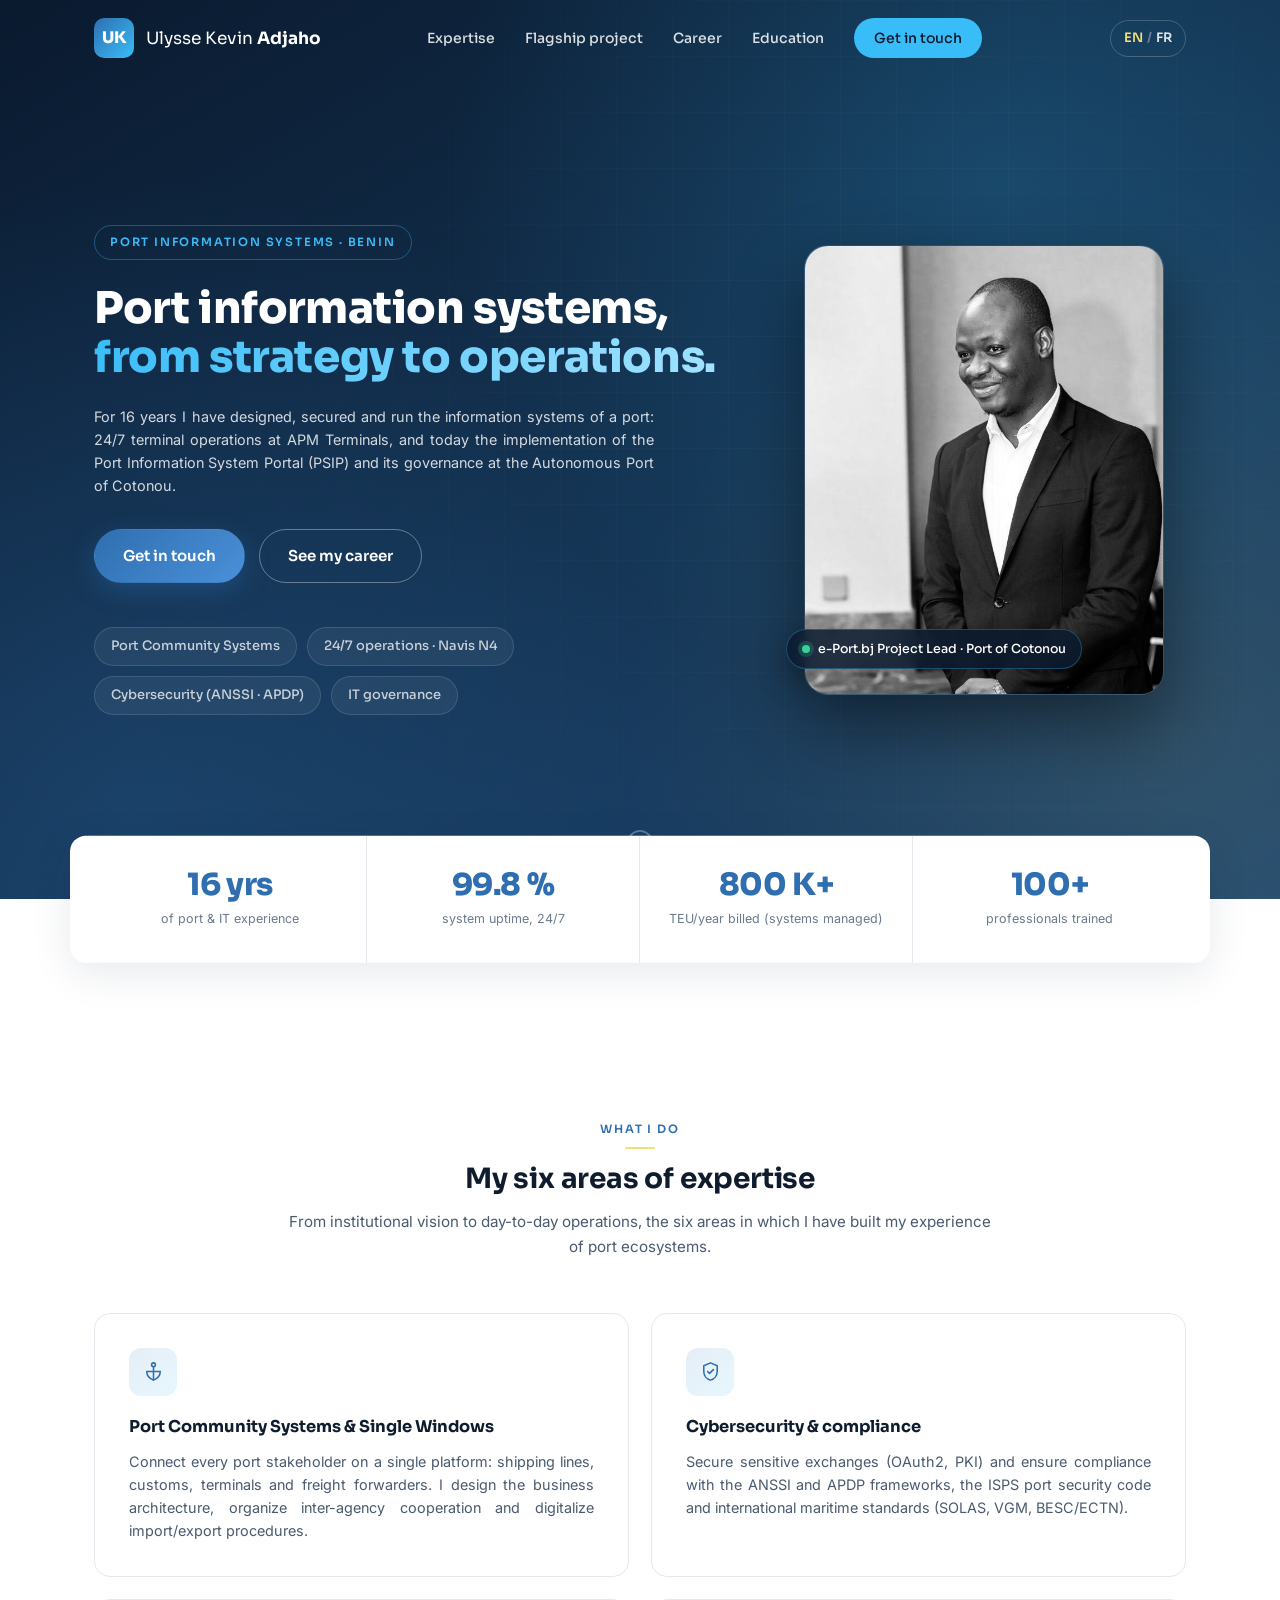
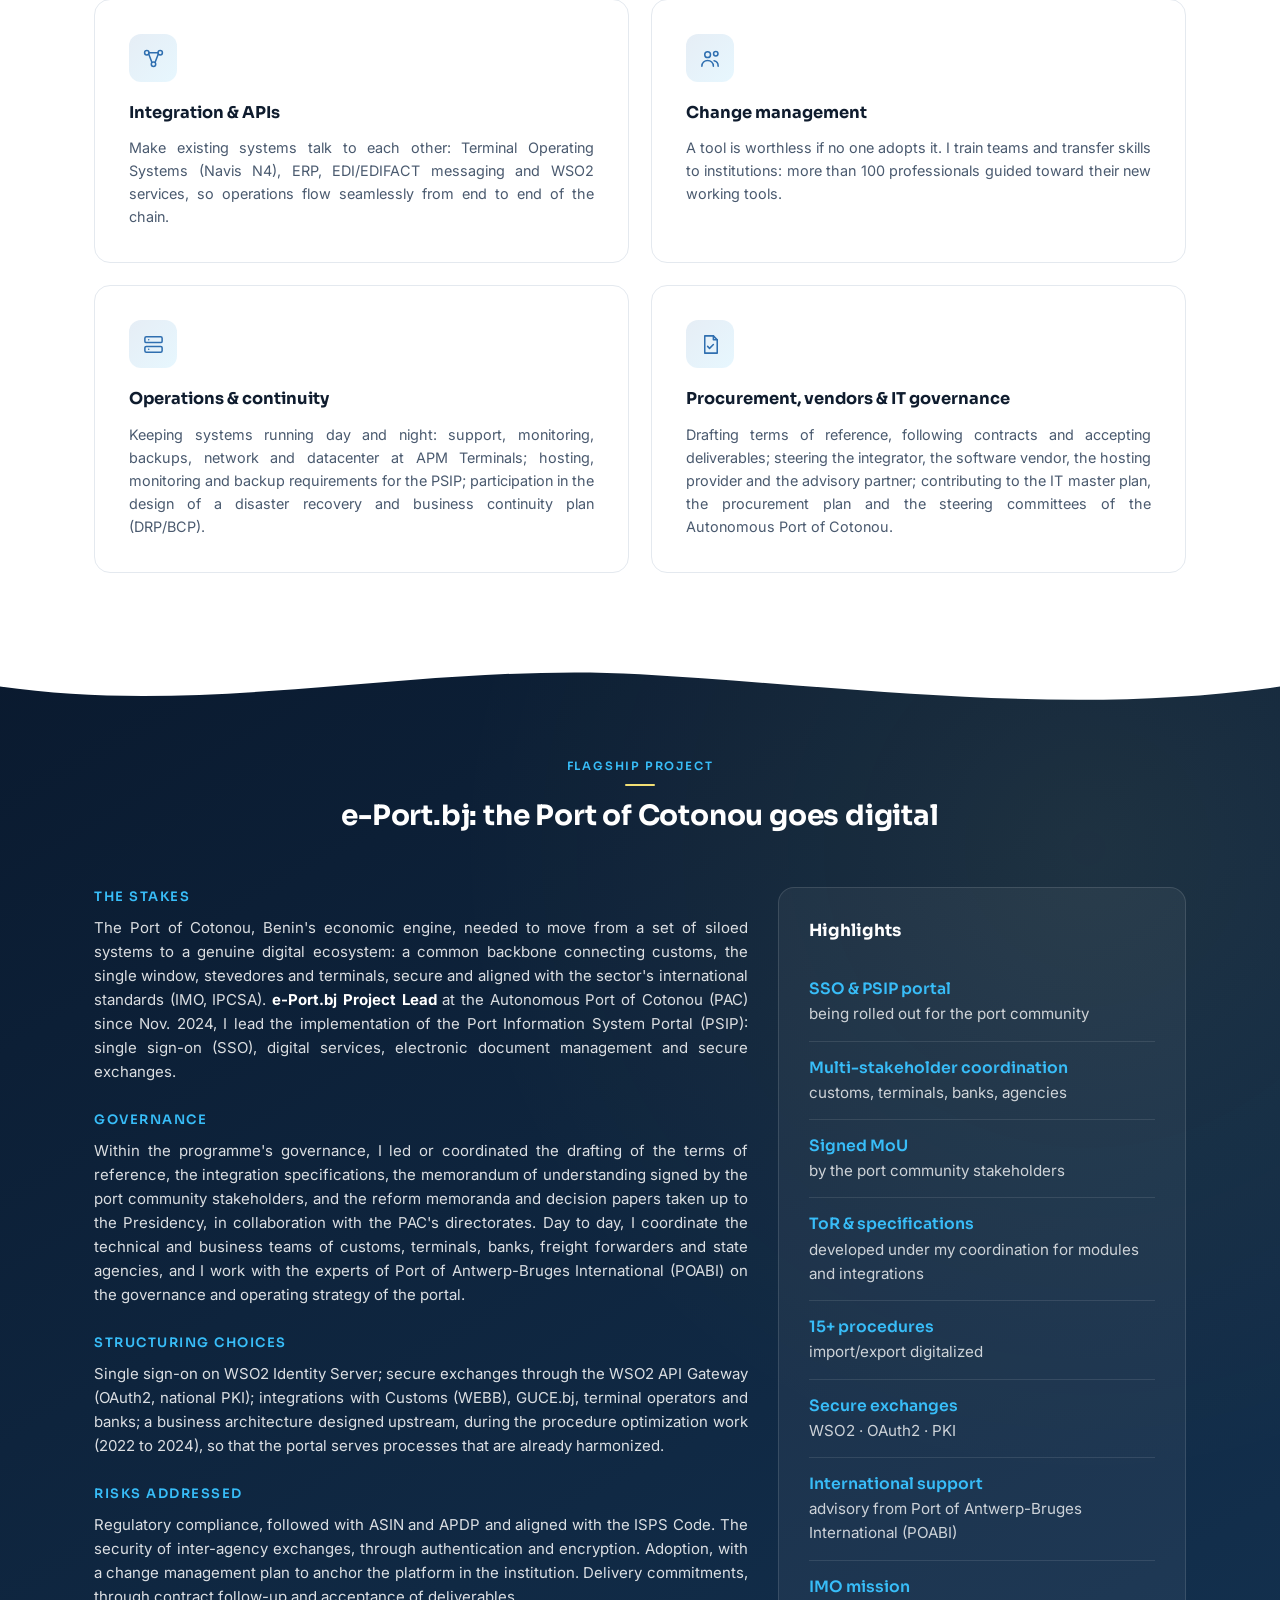
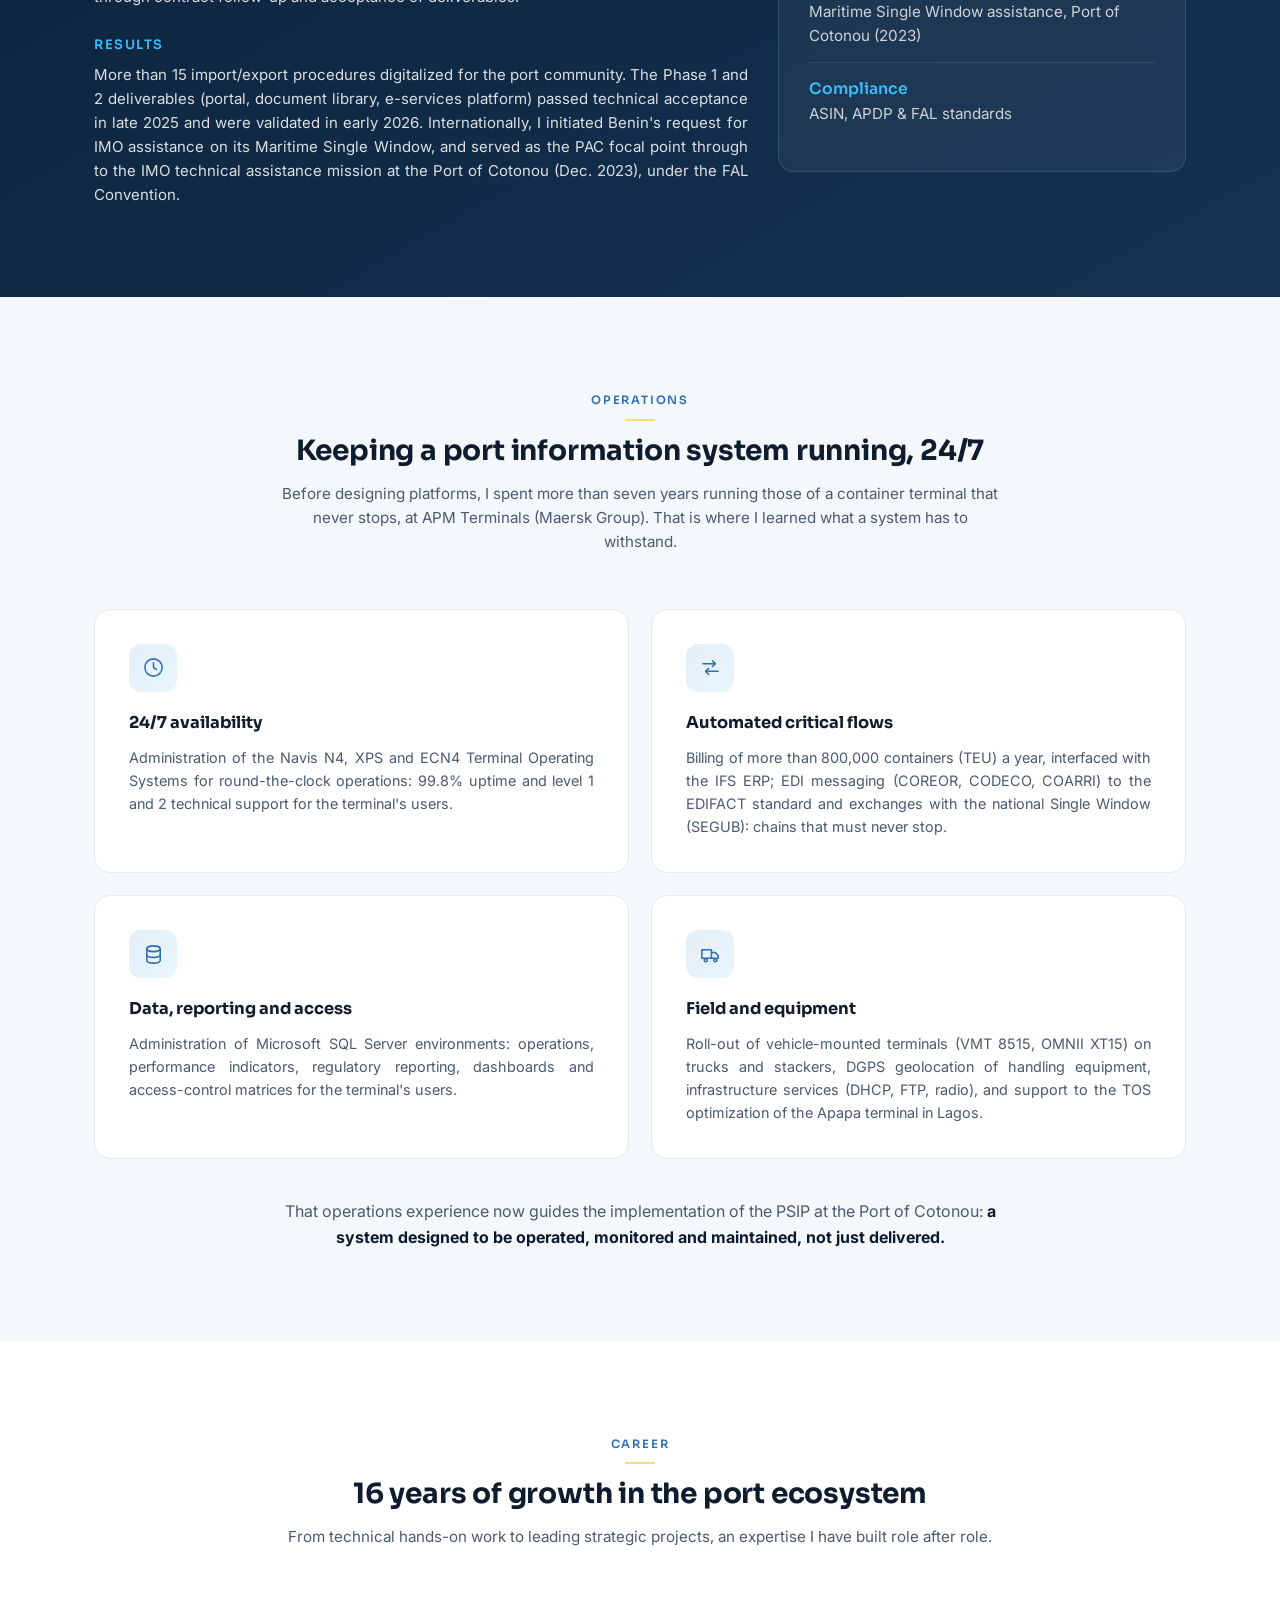
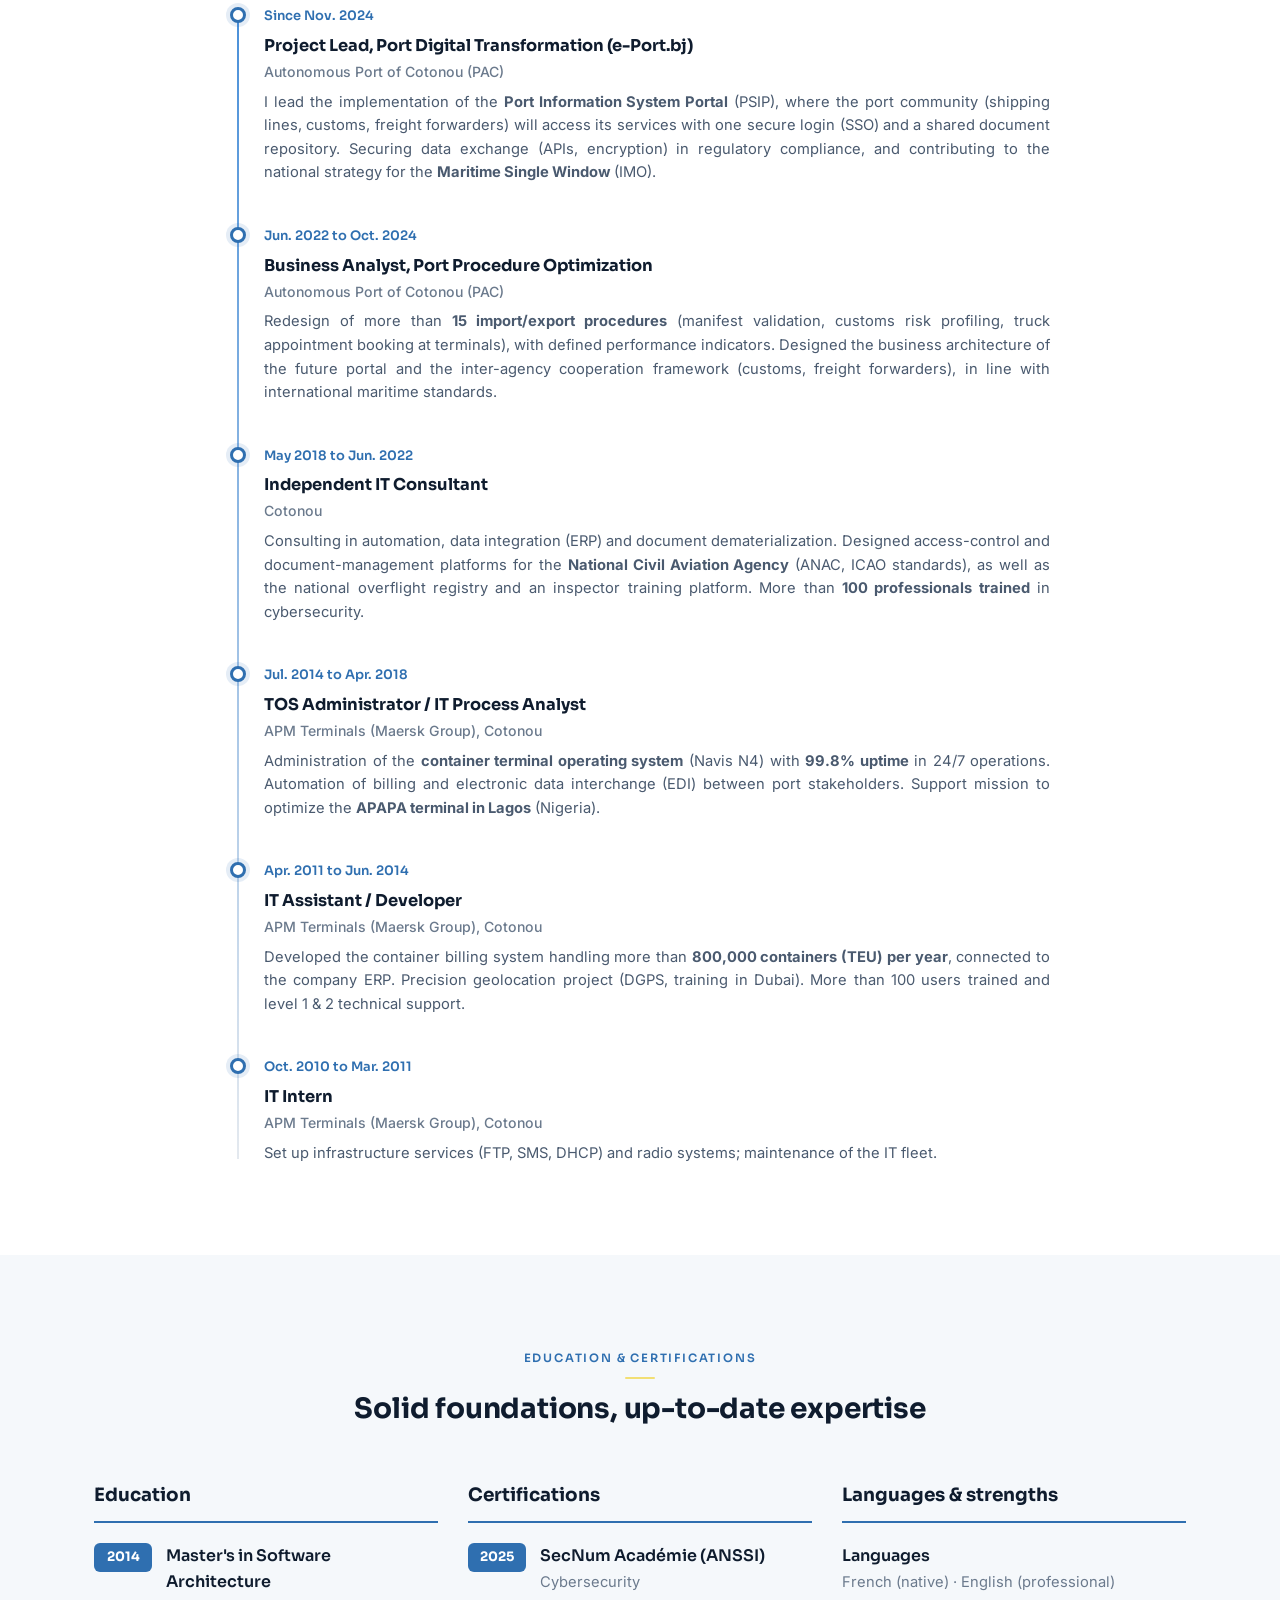
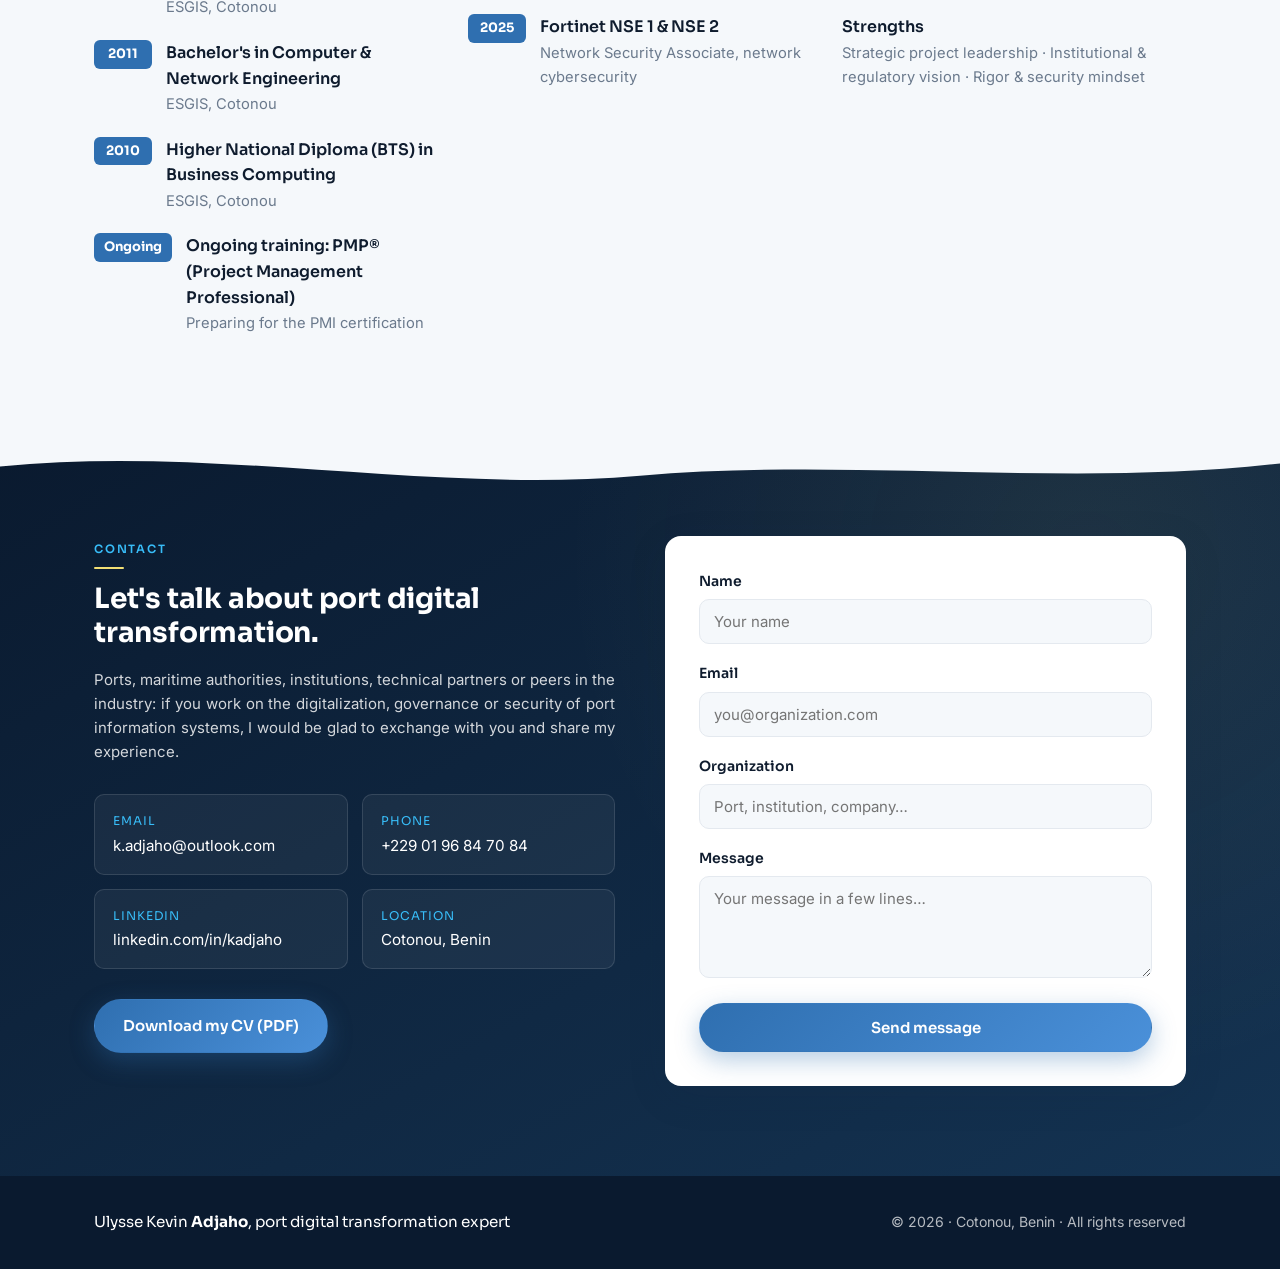
==== commit ede40e94: "Retrait de la section Pilotage Les six domaines d'intervention restent ; la grille de chiffres de pi" ====
--- a/index-en.html
+++ b/index-en.html
@@ -22,7 +22,7 @@
   <link rel="alternate" hreflang="fr" href="https://kevinadjaho.com/" />
   <link rel="alternate" hreflang="en" href="https://kevinadjaho.com/index-en.html" />
   <link rel="alternate" hreflang="x-default" href="https://kevinadjaho.com/" />
-  <link rel="stylesheet" href="styles.css?v=4" />
+  <link rel="stylesheet" href="styles.css?v=5" />
 
   <script type="application/ld+json">
   {
@@ -357,54 +357,6 @@
     </div>
   </section>
 
-  <!-- ===== Accountability ===== -->
-  <section class="section" id="pilotage">
-    <div class="container">
-      <div class="section-head">
-        <p class="section-eyebrow">Accountability</p>
-        <h2 class="section-title">What I am answerable for today</h2>
-        <p class="section-sub">
-          Beyond design, an information system has to be directed: people, contracts,
-          vendors, trade-offs. Here is my actual scope on e-Port.bj and at the Autonomous
-          Port of Cotonou.
-        </p>
-      </div>
-
-      <div class="proof-grid">
-        <div class="proof">
-          <span class="proof-num">10 to 25</span>
-          <span class="proof-label">people coordinated on e-Port.bj</span>
-          <p>PAC internal teams, contractors and partners: direct management of a project cell, functional steering of the other teams, coordination of customs, terminals, banks and agencies.</p>
-        </div>
-        <div class="proof">
-          <span class="proof-num">3 to 5</span>
-          <span class="proof-label">contracts followed</span>
-          <p>Terms of reference, bid evaluation, execution follow-up and acceptance of deliverables, in line with public procurement procedures.</p>
-        </div>
-        <div class="proof">
-          <span class="proof-num">4</span>
-          <span class="proof-label">vendor categories steered</span>
-          <p>The PSIP integrator, the WSO2 software vendor, the hosting and infrastructure provider, and the advisory of Port of Antwerp-Bruges International.</p>
-        </div>
-        <div class="proof">
-          <span class="proof-num">5,000+</span>
-          <span class="proof-label">users targeted by the PSIP</span>
-          <p>The whole port community. I define and steer the portal's hosting, monitoring and backup requirements.</p>
-        </div>
-        <div class="proof">
-          <span class="proof-num">Committees</span>
-          <span class="proof-label">PAC IT governance</span>
-          <p>Contribution to the IT master plan and to the procurement plan; participation in steering committees.</p>
-        </div>
-        <div class="proof">
-          <span class="proof-num">24/7</span>
-          <span class="proof-label">operations and continuity</span>
-          <p>Support and operations organized at APM Terminals and then for the PSIP; participation in the design of a disaster recovery and business continuity plan.</p>
-        </div>
-      </div>
-    </div>
-  </section>
-
   <!-- ===== Operations ===== -->
   <section class="section section-soft" id="exploitation">
     <div class="container">
@@ -695,6 +647,6 @@
     </div>
   </footer>
 
-  <script src="script.js?v=4"></script>
+  <script src="script.js?v=5"></script>
 </body>
 </html>
--- a/styles.css
+++ b/styles.css
@@ -415,20 +415,6 @@
 .edu-item h4 { font-family: var(--font-head); font-weight: 600; font-size: 1rem; margin-bottom: 2px; }
 .edu-item p { color: var(--slate-2); font-size: 0.92rem; }
 
-/* ===== Pilotage (preuves) ===== */
-.proof-grid { display: grid; grid-template-columns: repeat(3, 1fr); gap: 22px; }
-.proof {
-  background: var(--white); border: 1px solid var(--line); border-radius: var(--radius);
-  padding: 26px 24px; transition: transform .25s ease, box-shadow .25s ease;
-}
-.proof:hover { transform: translateY(-3px); box-shadow: var(--shadow); }
-.proof-num {
-  display: block; font-family: var(--font-head); font-weight: 800;
-  font-size: 1.9rem; color: var(--blue-500); line-height: 1; letter-spacing: -0.4px;
-}
-.proof-label { display: block; margin-top: 8px; font-family: var(--font-head); font-weight: 600; font-size: 0.98rem; }
-.proof p { margin-top: 10px; color: var(--slate); font-size: 0.88rem; }
-
 /* ===== Exploitation (run) ===== */
 .run-note { max-width: 760px; margin: 40px auto 0; text-align: center; color: var(--slate); font-size: 1rem; }
 .run-note strong { color: var(--navy-900); }
@@ -492,7 +478,6 @@
 
 /* ===== Responsive ===== */
 @media (max-width: 900px) {
-  .proof-grid { grid-template-columns: repeat(2, 1fr); }
   .hero-inner { grid-template-columns: 1fr; gap: 40px; }
   .hero-portrait { order: -1; justify-self: start; max-width: 260px; }
   .portrait-badge { left: auto; right: -10px; }
@@ -504,7 +489,6 @@
   .stat:nth-child(1), .stat:nth-child(2) { border-bottom: 1px solid var(--line); }
 }
 @media (max-width: 760px) {
-  .proof-grid { grid-template-columns: 1fr; }
   .nav {
     position: fixed; top: 0; right: 0; height: 100vh; width: min(80vw, 320px);
     flex-direction: column; align-items: flex-start; justify-content: center; gap: 28px;
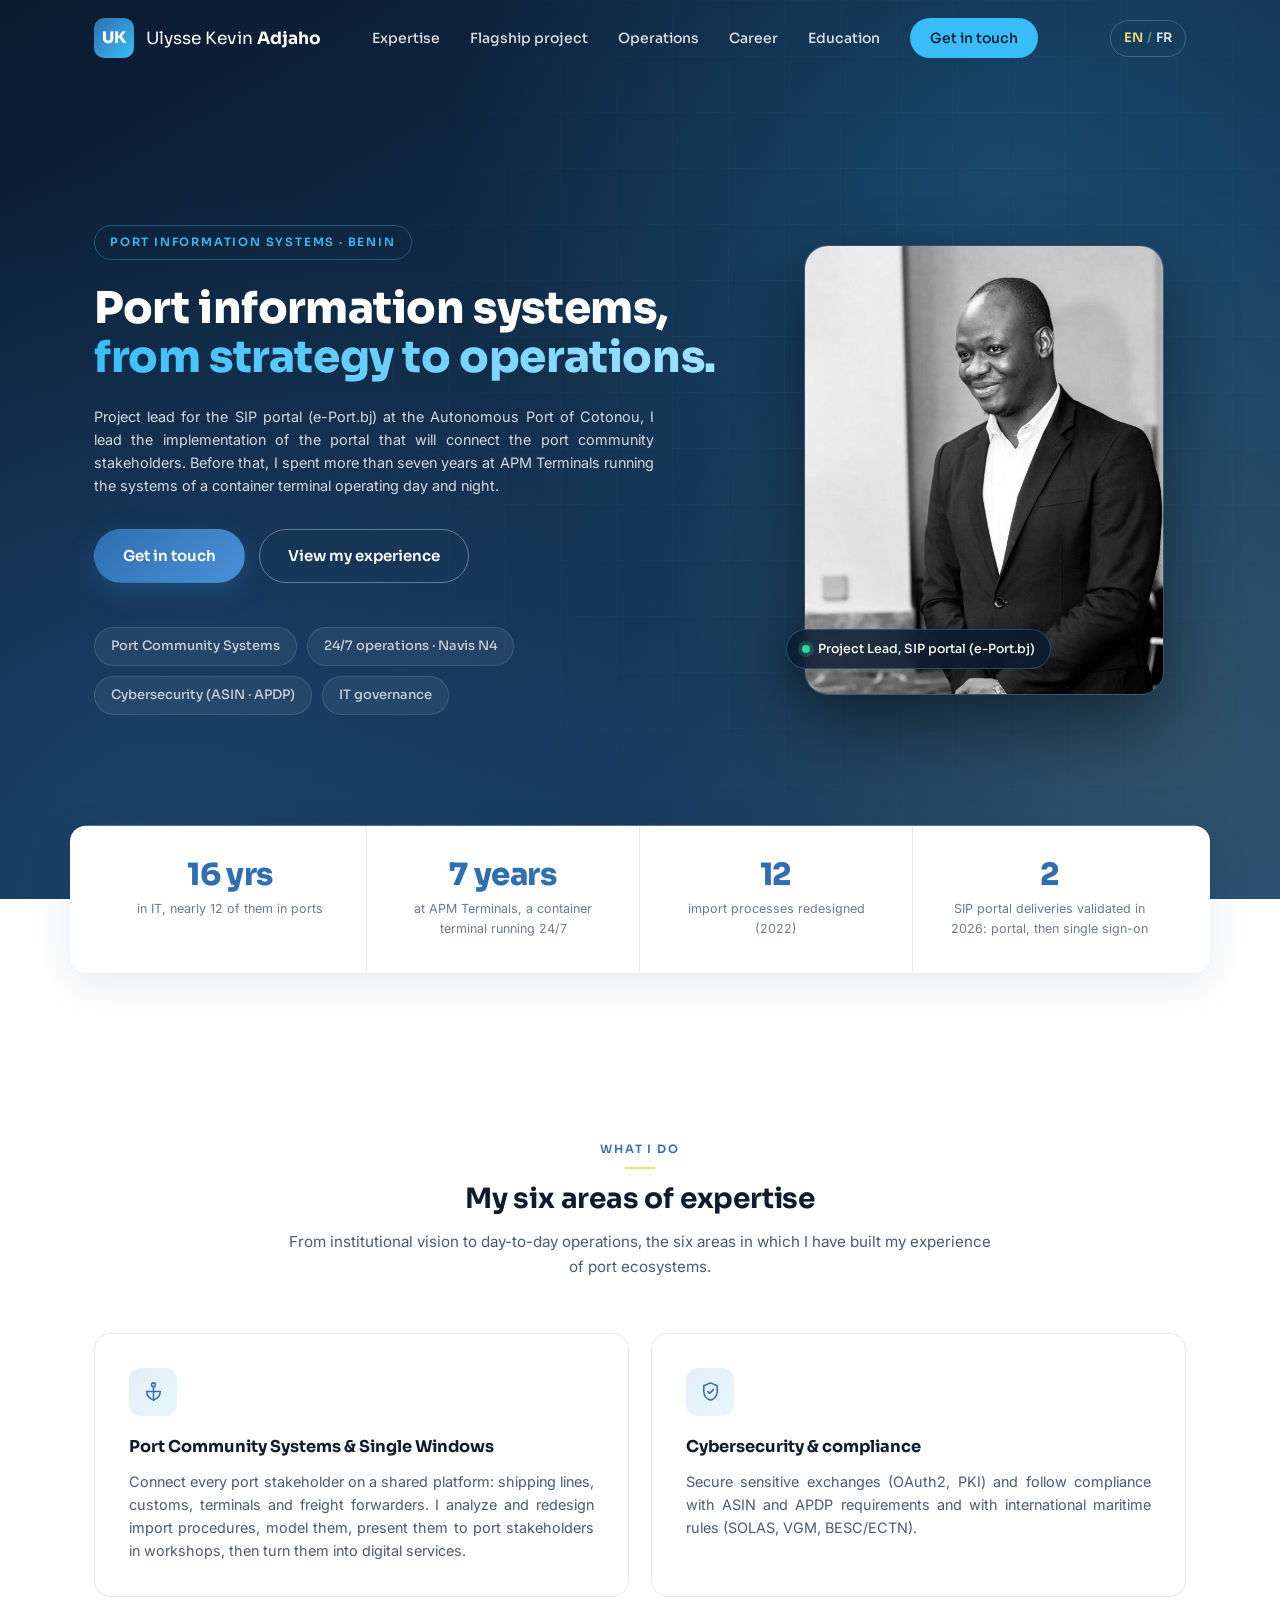
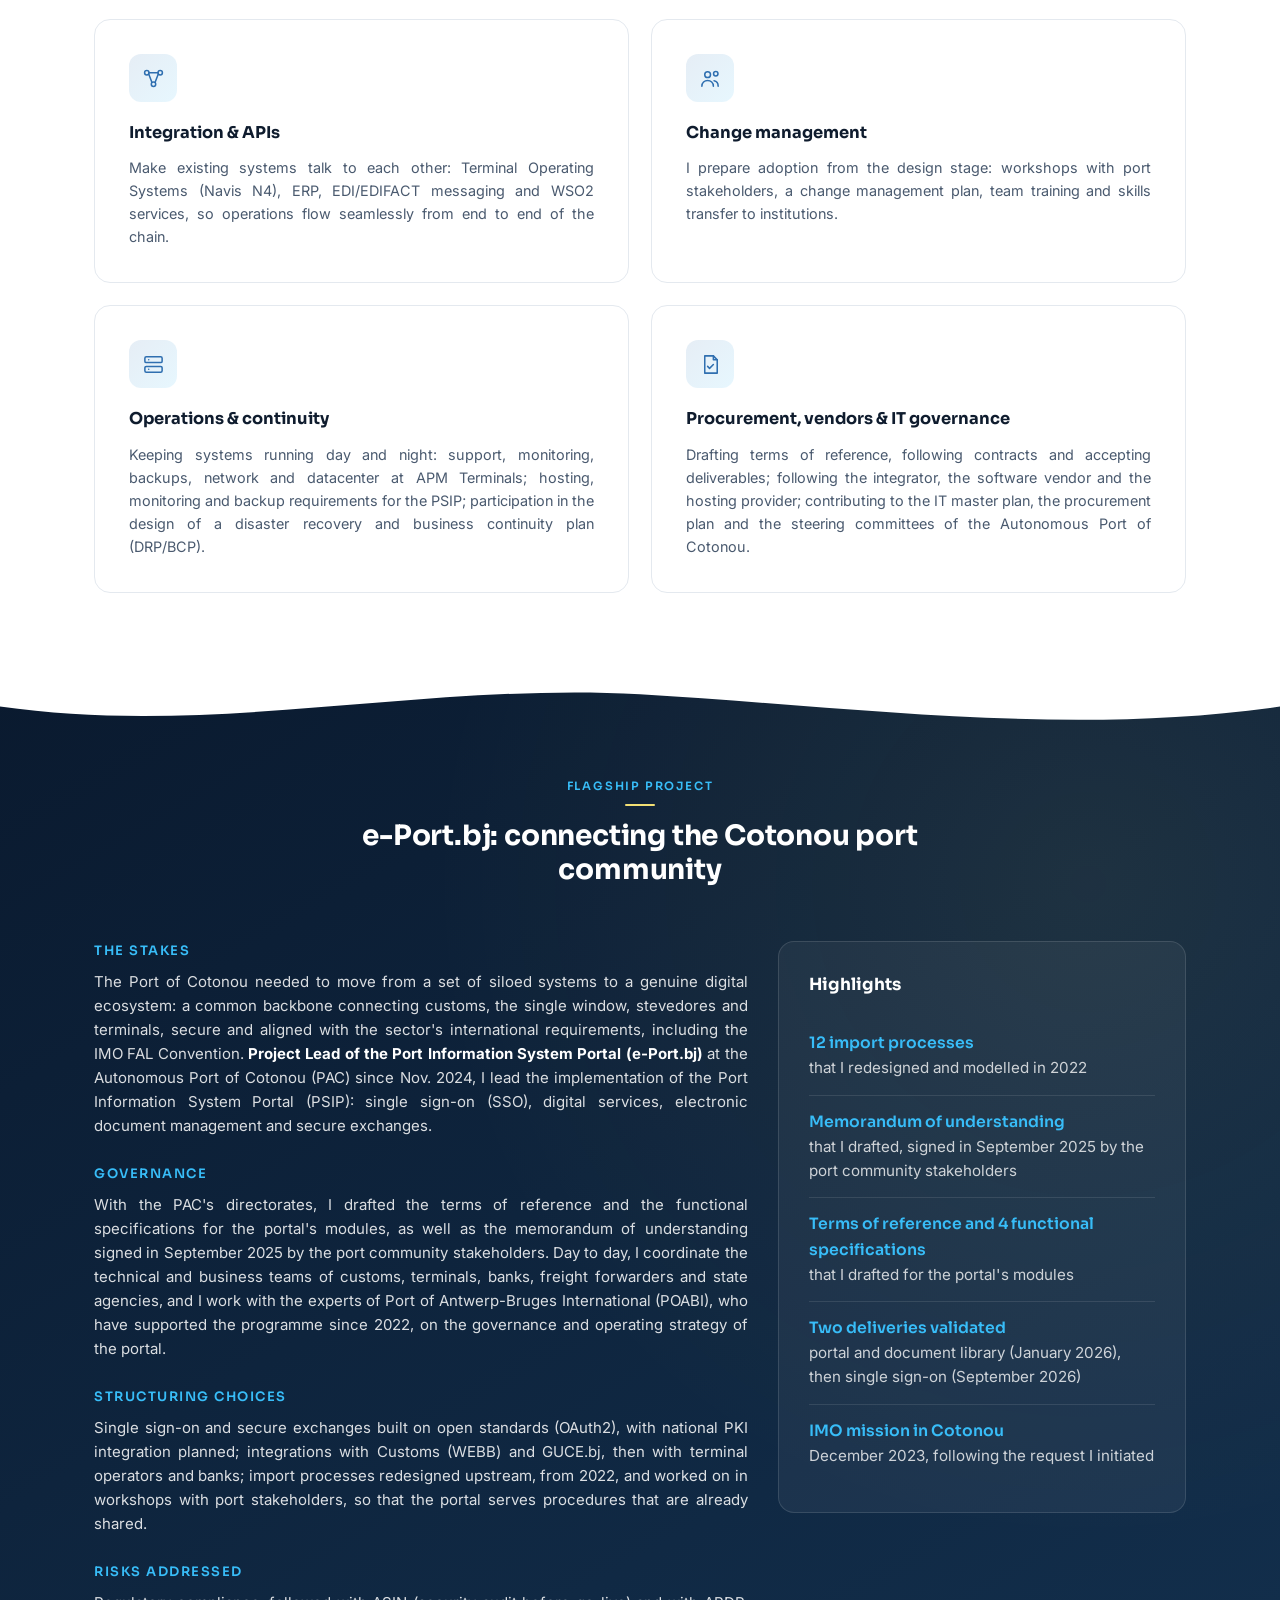
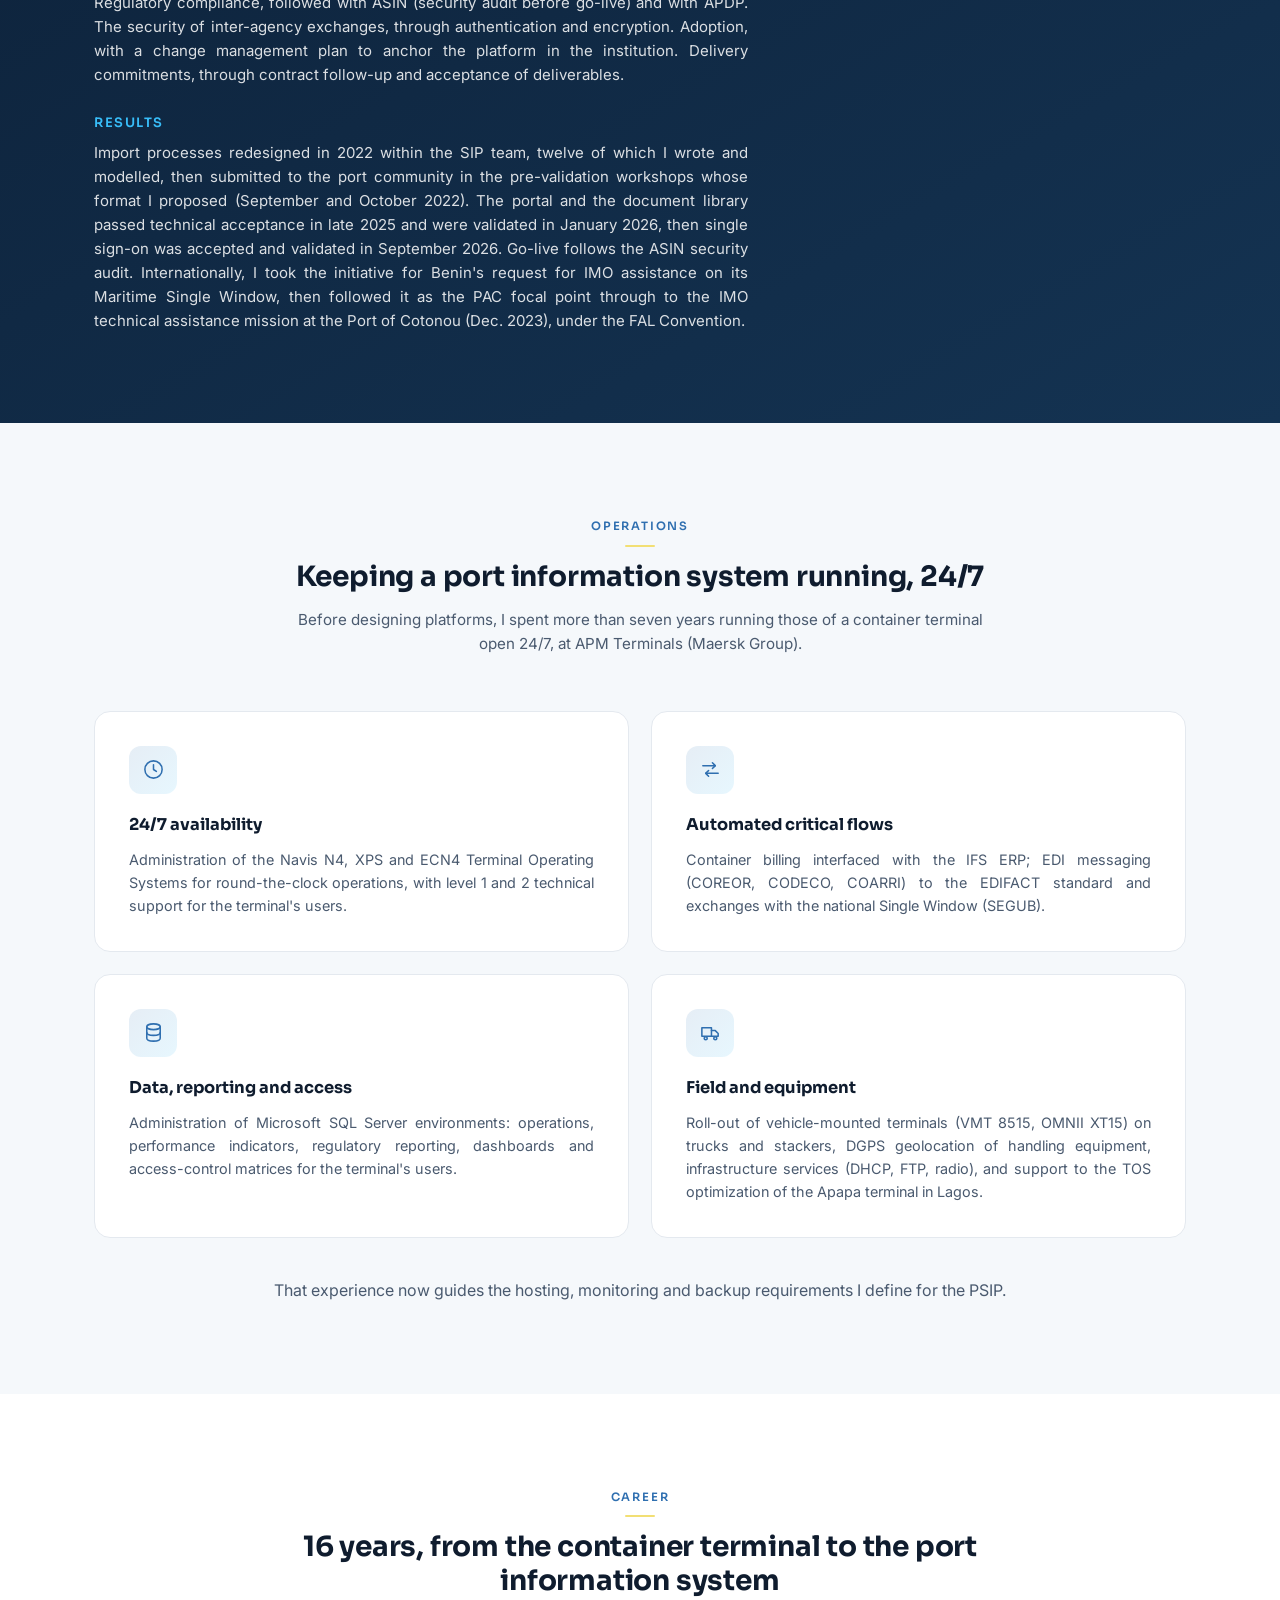
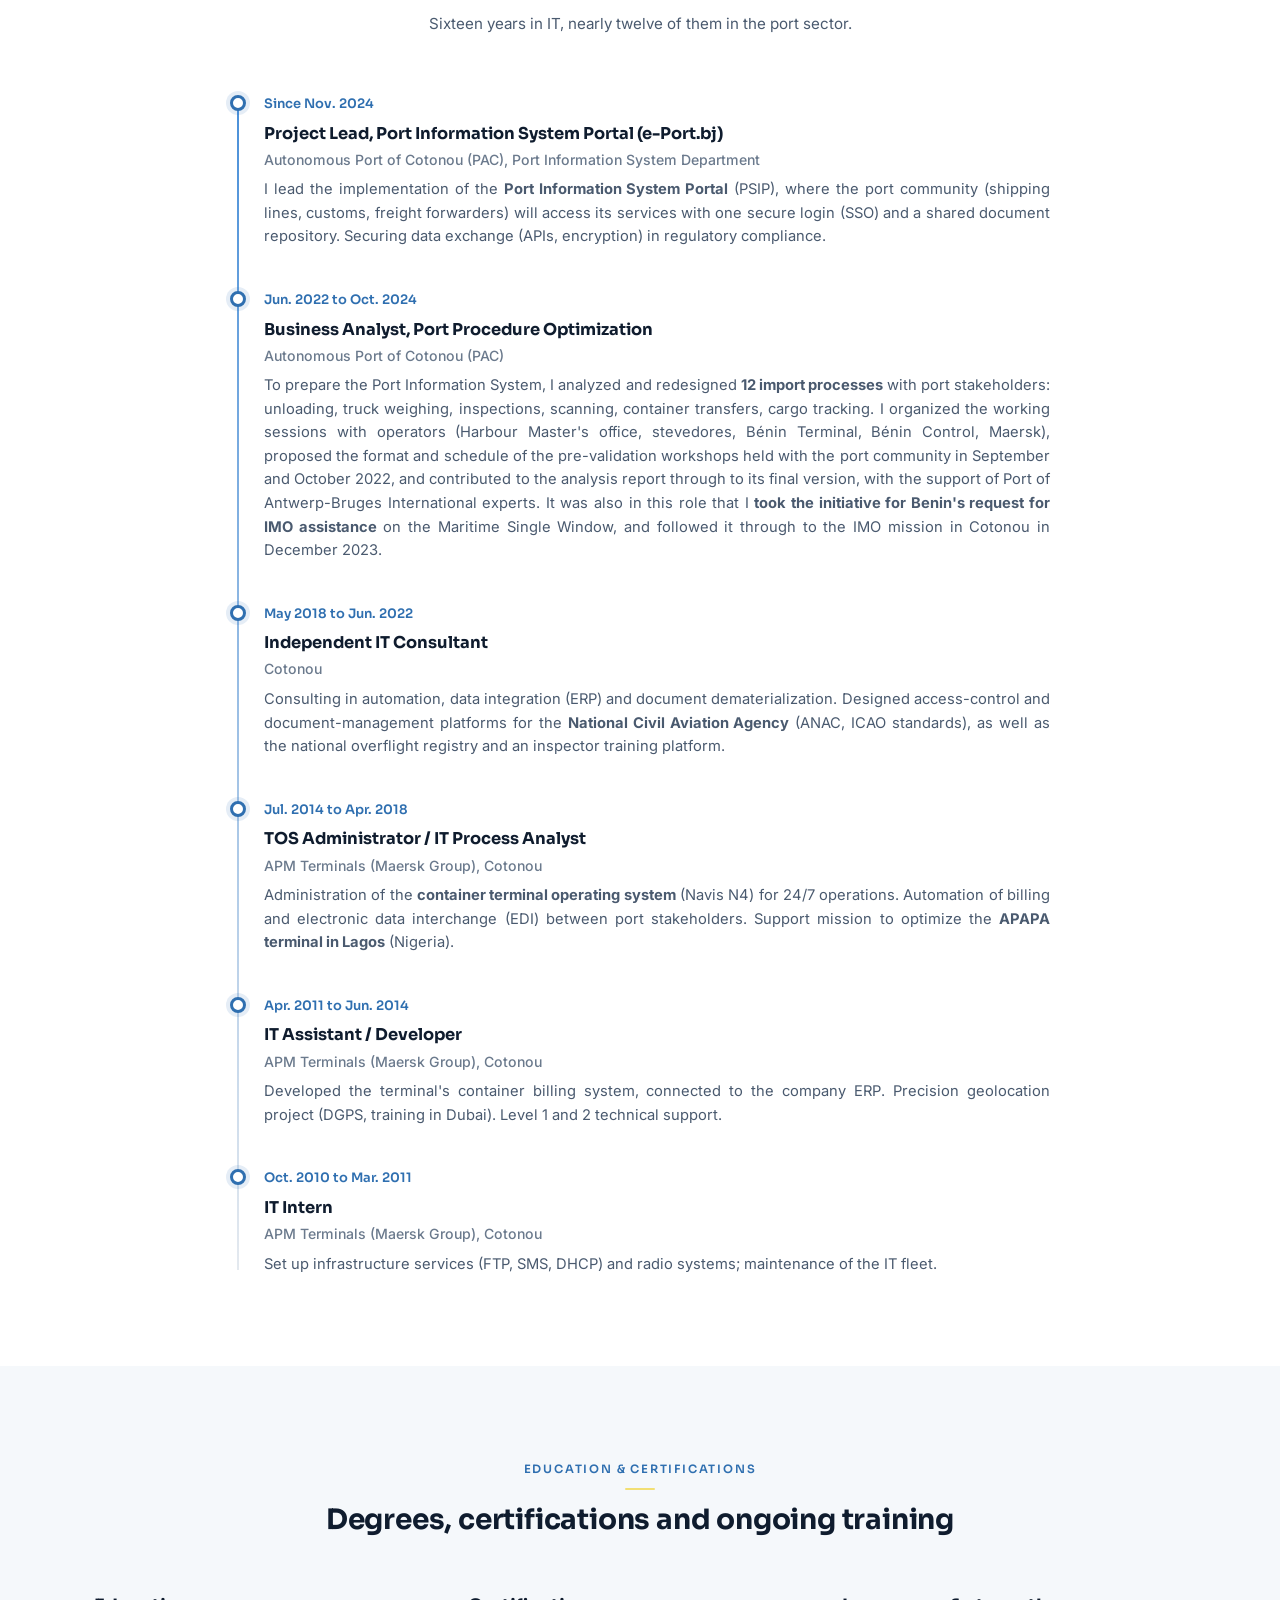
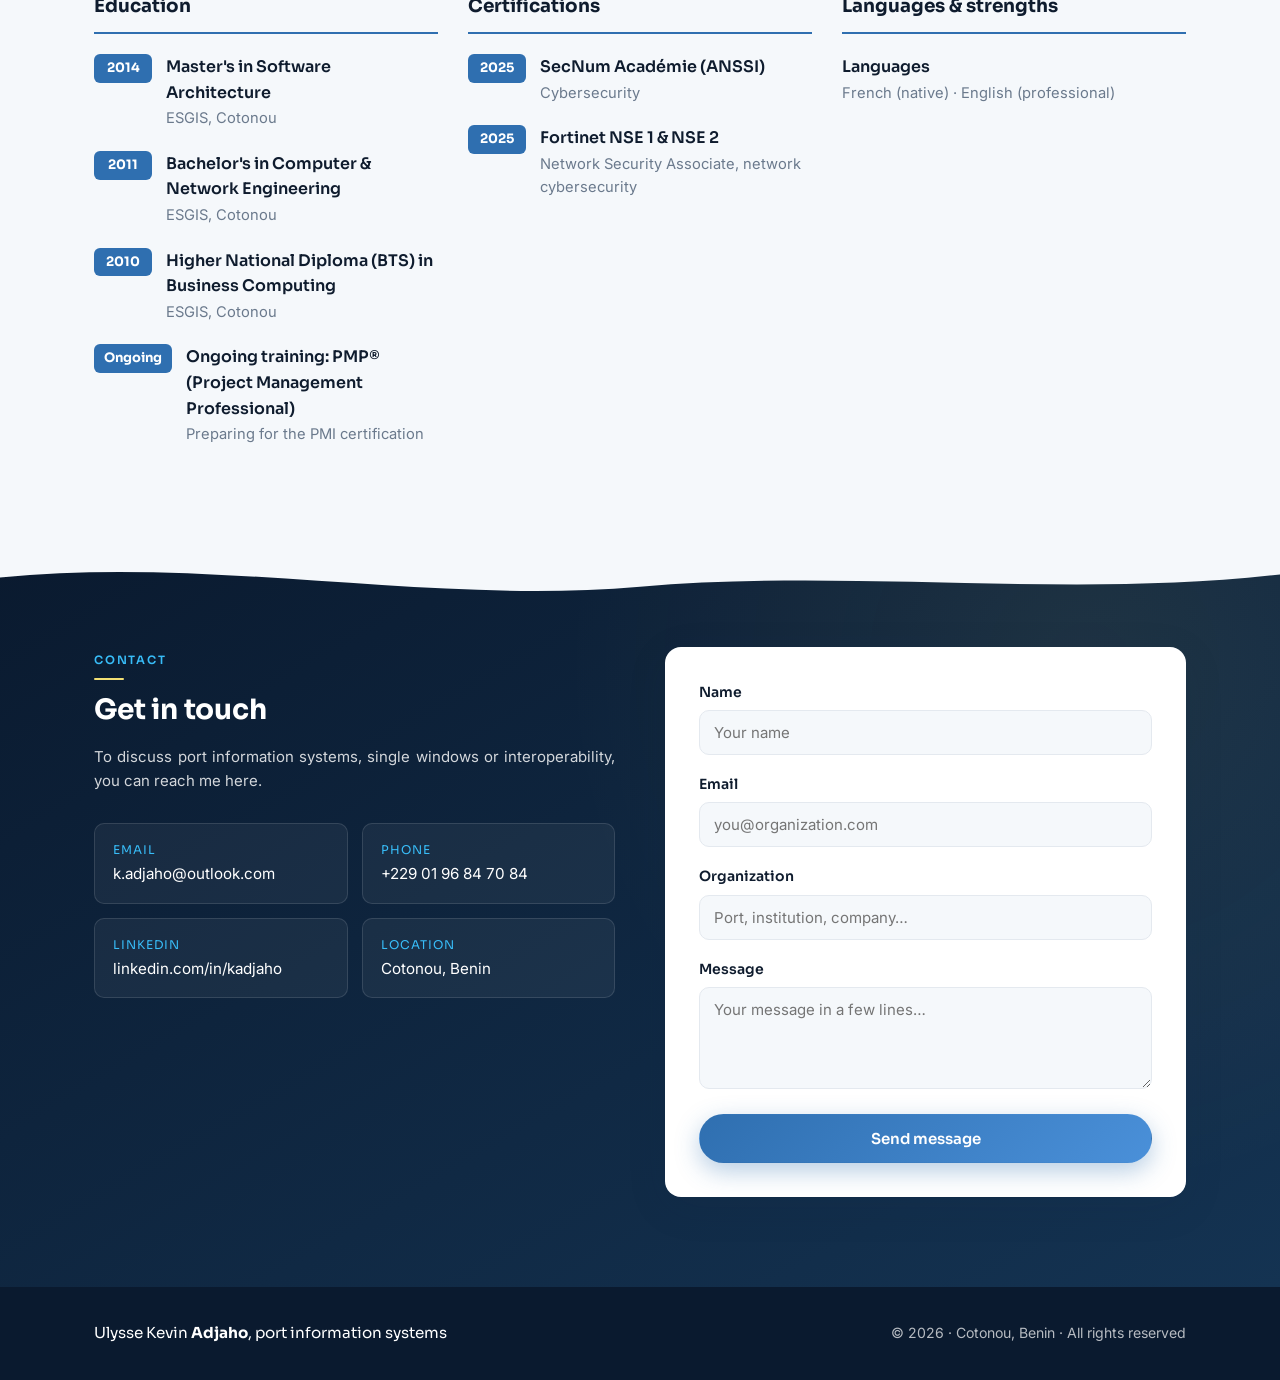
==== commit abfcbd17: "Site personnel Ulysse Kevin Adjaho" ====
--- a/index-en.html
+++ b/index-en.html
@@ -3,14 +3,14 @@
 <head>
   <meta charset="UTF-8" />
   <meta name="viewport" content="width=device-width, initial-scale=1.0" />
-  <title>Ulysse Kevin Adjaho | Port Digital Transformation Expert</title>
-  <meta name="description" content="Ulysse Kevin Adjaho, port information systems, Cotonou (Benin). 16 years of experience, from 24/7 terminal operations at APM Terminals to the implementation of the Port Information System Portal (e-Port.bj) at the Autonomous Port of Cotonou: governance, cybersecurity, interoperability, compliance." />
+  <title>Ulysse Kevin Adjaho | Port information systems</title>
+  <meta name="description" content="Ulysse Kevin Adjaho, port information systems, Cotonou (Benin). 16 years of experience in IT, nearly twelve of them in ports, from 24/7 terminal operations at APM Terminals to the implementation of the Port Information System Portal (e-Port.bj) at the Autonomous Port of Cotonou: governance, cybersecurity, interoperability, compliance." />
   <meta name="author" content="Ulysse Kevin Adjaho" />
 
   <!-- Open Graph -->
   <meta property="og:type" content="website" />
-  <meta property="og:title" content="Ulysse Kevin Adjaho | Port Digital Transformation" />
-  <meta property="og:description" content="Port information systems, from strategy to operations. 16 years of experience, from 24/7 terminal operations to the implementation of the PSIP at the Port of Cotonou." />
+  <meta property="og:title" content="Ulysse Kevin Adjaho | Port information systems" />
+  <meta property="og:description" content="Port information systems, from strategy to operations. 16 years of experience in IT, nearly twelve of them in ports, from 24/7 terminal operations to the implementation of the PSIP at the Port of Cotonou." />
   <meta property="og:locale" content="en_US" />
   <meta property="og:url" content="https://kevinadjaho.com/index-en.html" />
 
@@ -22,7 +22,7 @@
   <link rel="alternate" hreflang="fr" href="https://kevinadjaho.com/" />
   <link rel="alternate" hreflang="en" href="https://kevinadjaho.com/index-en.html" />
   <link rel="alternate" hreflang="x-default" href="https://kevinadjaho.com/" />
-  <link rel="stylesheet" href="styles.css?v=5" />
+  <link rel="stylesheet" href="styles.css?v=6" />
 
   <script type="application/ld+json">
   {
@@ -32,7 +32,7 @@
     "alternateName": "Kevin Adjaho",
     "url": "https://kevinadjaho.com/",
     "image": "https://kevinadjaho.com/assets/photo.jpg",
-    "jobTitle": "Project Lead e-Port.bj, Port Digital Transformation Expert",
+    "jobTitle": "Project Lead, Port Information System Portal (e-Port.bj), Autonomous Port of Cotonou",
     "worksFor": {
       "@type": "Organization",
       "name": "Autonomous Port of Cotonou (PAC)"
@@ -57,7 +57,6 @@
       "Systems Interoperability",
       "Cybersecurity",
       "Maritime Single Window",
-      "Port Security (ISPS Code)",
       "API Integration",
       "IT Governance",
       "IT Operations and Business Continuity"
@@ -77,6 +76,7 @@
       <nav class="nav" id="nav">
         <a href="#expertise">Expertise</a>
         <a href="#projet">Flagship project</a>
+        <a href="#exploitation">Operations</a>
         <a href="#parcours">Career</a>
         <a href="#formation">Education</a>
         <a href="#contact" class="nav-cta">Get in touch</a>
@@ -101,19 +101,19 @@
           <span class="accent">from strategy to&nbsp;operations.</span>
         </h1>
         <p class="hero-lead">
-          For 16 years I have designed, secured and run the information systems of a
-          port: 24/7 terminal operations at APM Terminals, and today the implementation
-          of the Port Information System Portal (PSIP) and its governance at the
-          Autonomous Port of Cotonou.
+          Project lead for the SIP portal (e-Port.bj) at the Autonomous Port of Cotonou,
+          I lead the implementation of the portal that will connect the port community
+          stakeholders. Before that, I spent more than seven years at APM Terminals
+          running the systems of a container terminal operating day and night.
         </p>
         <div class="hero-actions">
           <a href="#contact" class="btn btn-primary">Get in touch</a>
-          <a href="#parcours" class="btn btn-ghost">See my career</a>
+          <a href="#parcours" class="btn btn-ghost">View my experience</a>
         </div>
         <ul class="hero-tags">
           <li>Port Community Systems</li>
           <li>24/7 operations · Navis N4</li>
-          <li>Cybersecurity (ANSSI · APDP)</li>
+          <li>Cybersecurity (ASIN · APDP)</li>
           <li>IT governance</li>
         </ul>
       </div>
@@ -126,7 +126,7 @@
         </div>
         <div class="portrait-badge">
           <span class="badge-dot"></span>
-          e-Port.bj Project Lead · Port of Cotonou
+          Project Lead, SIP portal (e-Port.bj)
         </div>
       </div>
     </div>
@@ -138,19 +138,19 @@
     <div class="container stats-grid">
       <div class="stat">
         <span class="stat-num">16 yrs</span>
-        <span class="stat-label">of port &amp; IT experience</span>
+        <span class="stat-label">in IT, nearly 12 of them in ports</span>
       </div>
       <div class="stat">
-        <span class="stat-num">99.8 %</span>
-        <span class="stat-label">system uptime, 24/7</span>
+        <span class="stat-num">7 years</span>
+        <span class="stat-label">at APM Terminals, a container terminal running 24/7</span>
       </div>
       <div class="stat">
-        <span class="stat-num">800 K+</span>
-        <span class="stat-label">TEU/year billed (systems managed)</span>
+        <span class="stat-num">12</span>
+        <span class="stat-label">import processes redesigned (2022)</span>
       </div>
       <div class="stat">
-        <span class="stat-num">100+</span>
-        <span class="stat-label">professionals trained</span>
+        <span class="stat-num">2</span>
+        <span class="stat-label">SIP portal deliveries validated in 2026: portal, then single sign-on</span>
       </div>
     </div>
   </section>
@@ -179,10 +179,10 @@
           </div>
           <h3>Port Community Systems &amp; Single Windows</h3>
           <p>
-            Connect every port stakeholder on a single platform: shipping lines,
-            customs, terminals and freight forwarders. I design the business
-            architecture, organize inter-agency cooperation and digitalize
-            import/export procedures.
+            Connect every port stakeholder on a shared platform: shipping lines,
+            customs, terminals and freight forwarders. I analyze and redesign import
+            procedures, model them, present them to port stakeholders in workshops, then
+            turn them into digital services.
           </p>
         </article>
 
@@ -195,9 +195,9 @@
           </div>
           <h3>Cybersecurity &amp; compliance</h3>
           <p>
-            Secure sensitive exchanges (OAuth2, PKI) and ensure compliance with
-            the ANSSI and APDP frameworks, the ISPS port security code and
-            international maritime standards (SOLAS, VGM, BESC/ECTN).
+            Secure sensitive exchanges (OAuth2, PKI) and follow compliance with
+            ASIN and APDP requirements and with international maritime rules
+            (SOLAS, VGM, BESC/ECTN).
           </p>
         </article>
 
@@ -231,9 +231,9 @@
           </div>
           <h3>Change management</h3>
           <p>
-            A tool is worthless if no one adopts it. I train teams and transfer
-            skills to institutions: more than 100 professionals guided toward
-            their new working tools.
+            I prepare adoption from the design stage: workshops with port
+            stakeholders, a change management plan, team training and skills
+            transfer to institutions.
           </p>
         </article>
         <article class="card">
@@ -259,8 +259,8 @@
           <h3>Procurement, vendors &amp; IT governance</h3>
           <p>
             Drafting terms of reference, following contracts and accepting deliverables;
-            steering the integrator, the software vendor, the hosting provider and the
-            advisory partner; contributing to the IT master plan, the procurement plan and
+            following the integrator, the software vendor and the hosting provider;
+            contributing to the IT master plan, the procurement plan and
             the steering committees of the Autonomous Port of Cotonou.
           </p>
         </article>
@@ -274,7 +274,7 @@
     <div class="container">
       <div class="section-head">
         <p class="section-eyebrow light">Flagship project</p>
-        <h2 class="section-title">e-Port.bj: the Port of Cotonou goes digital</h2>
+        <h2 class="section-title">e-Port.bj: connecting the Cotonou port community</h2>
       </div>
 
       <div class="case">
@@ -282,11 +282,12 @@
           <div class="case-block">
             <h4>The stakes</h4>
             <p>
-              The Port of Cotonou, Benin's economic engine, needed to move from a set
+              The Port of Cotonou needed to move from a set
               of siloed systems to a genuine digital ecosystem: a common backbone
               connecting customs, the single window, stevedores and terminals, secure
-              and aligned with the sector's international standards (IMO, IPCSA).
-              <strong>e-Port.bj Project Lead</strong> at the Autonomous Port of Cotonou
+              and aligned with the sector's international requirements, including the
+              IMO FAL Convention.
+              <strong>Project Lead of the Port Information System Portal (e-Port.bj)</strong> at the Autonomous Port of Cotonou
               (PAC) since Nov. 2024, I lead the implementation of the Port Information
               System Portal (PSIP): single sign-on (SSO), digital services, electronic
               document management and secure exchanges.
@@ -295,31 +296,30 @@
           <div class="case-block">
             <h4>Governance</h4>
             <p>
-              Within the programme's governance, I led or coordinated the drafting of the
-              terms of reference, the integration specifications, the memorandum of
-              understanding signed by the port community stakeholders, and the reform
-              memoranda and decision papers taken up to the Presidency, in collaboration
-              with the PAC's directorates. Day to day, I coordinate the technical and
+              With the PAC's directorates, I drafted the terms of reference and the
+              functional specifications for the portal's modules, as well as the memorandum
+              of understanding signed in September 2025 by the port community stakeholders. Day to day, I coordinate the technical and
               business teams of customs, terminals, banks, freight forwarders and state
               agencies, and I work with the experts of Port of Antwerp-Bruges
-              International (POABI) on the governance and operating strategy of the portal.
+              International (POABI), who have supported the programme since 2022, on the
+              governance and operating strategy of the portal.
             </p>
           </div>
           <div class="case-block">
             <h4>Structuring choices</h4>
             <p>
-              Single sign-on on WSO2 Identity Server; secure exchanges through the WSO2
-              API Gateway (OAuth2, national PKI); integrations with Customs (WEBB),
-              GUCE.bj, terminal operators and banks; a business architecture designed
-              upstream, during the procedure optimization work (2022 to 2024), so that
-              the portal serves processes that are already harmonized.
+              Single sign-on and secure exchanges built on open standards (OAuth2), with
+              national PKI integration planned; integrations with Customs (WEBB) and
+              GUCE.bj, then with terminal operators and banks; import processes redesigned
+              upstream, from 2022, and worked on in workshops with port stakeholders, so
+              that the portal serves procedures that are already shared.
             </p>
           </div>
           <div class="case-block">
             <h4>Risks addressed</h4>
             <p>
-              Regulatory compliance, followed with ASIN and APDP and aligned with the
-              ISPS Code. The security of inter-agency exchanges, through authentication
+              Regulatory compliance, followed with ASIN (security audit before go-live) and with
+              APDP. The security of inter-agency exchanges, through authentication
               and encryption. Adoption, with a change management plan to anchor the
               platform in the institution. Delivery commitments, through contract
               follow-up and acceptance of deliverables.
@@ -328,11 +328,14 @@
           <div class="case-block">
             <h4>Results</h4>
             <p>
-              More than 15 import/export procedures digitalized for the port community.
-              The Phase 1 and 2 deliverables (portal, document library, e-services
-              platform) passed technical acceptance in late 2025 and were validated in
-              early 2026. Internationally, I initiated Benin's request for IMO assistance
-              on its Maritime Single Window, and served as the PAC focal point through to
+              Import processes redesigned in 2022 within the SIP team, twelve of which I wrote
+              and modelled, then submitted to the port community in the pre-validation
+              workshops whose format I proposed (September and October 2022). The portal and
+              the document library passed technical acceptance in late 2025 and were
+              validated in January 2026, then single sign-on was accepted and
+              validated in September 2026. Go-live follows the ASIN security audit.
+              Internationally, I took the initiative for Benin's request for IMO assistance
+              on its Maritime Single Window, then followed it as the PAC focal point through to
               the IMO technical assistance mission at the Port of Cotonou (Dec. 2023),
               under the FAL Convention.
             </p>
@@ -342,15 +345,11 @@
         <aside class="case-side">
           <h4>Highlights</h4>
           <ul class="case-list">
-            <li><span>SSO &amp; PSIP portal</span> being rolled out for the port community</li>
-            <li><span>Multi-stakeholder coordination</span> customs, terminals, banks, agencies</li>
-            <li><span>Signed MoU</span> by the port community stakeholders</li>
-            <li><span>ToR &amp; specifications</span> developed under my coordination for modules and integrations</li>
-            <li><span>15+ procedures</span> import/export digitalized</li>
-            <li><span>Secure exchanges</span> WSO2 · OAuth2 · PKI</li>
-            <li><span>International support</span> advisory from Port of Antwerp-Bruges International (POABI)</li>
-            <li><span>IMO mission</span> Maritime Single Window assistance, Port of Cotonou (2023)</li>
-            <li><span>Compliance</span> ASIN, APDP &amp; FAL standards</li>
+            <li><span>12 import processes</span> that I redesigned and modelled in 2022</li>
+            <li><span>Memorandum of understanding</span> that I drafted, signed in September 2025 by the port community stakeholders</li>
+            <li><span>Terms of reference and 4 functional specifications</span> that I drafted for the portal's modules</li>
+            <li><span>Two deliveries validated</span> portal and document library (January 2026), then single sign-on (September 2026)</li>
+            <li><span>IMO mission in Cotonou</span> December 2023, following the request I initiated</li>
           </ul>
         </aside>
       </div>
@@ -365,8 +364,7 @@
         <h2 class="section-title">Keeping a port information system running, 24/7</h2>
         <p class="section-sub">
           Before designing platforms, I spent more than seven years running those of a
-          container terminal that never stops, at APM Terminals (Maersk Group). That is
-          where I learned what a system has to withstand.
+          container terminal open 24/7, at APM Terminals (Maersk Group).
         </p>
       </div>
 
@@ -380,8 +378,8 @@
           <h3>24/7 availability</h3>
           <p>
             Administration of the Navis N4, XPS and ECN4 Terminal Operating Systems for
-            round-the-clock operations: 99.8% uptime and level 1 and 2 technical support
-            for the terminal's users.
+            round-the-clock operations, with level 1 and 2 technical support for the
+            terminal's users.
           </p>
         </article>
         <article class="card">
@@ -392,9 +390,9 @@
           </div>
           <h3>Automated critical flows</h3>
           <p>
-            Billing of more than 800,000 containers (TEU) a year, interfaced with the IFS
-            ERP; EDI messaging (COREOR, CODECO, COARRI) to the EDIFACT standard and
-            exchanges with the national Single Window (SEGUB): chains that must never stop.
+            Container billing interfaced with the IFS ERP; EDI messaging (COREOR,
+            CODECO, COARRI) to the EDIFACT standard and exchanges with the national
+            Single Window (SEGUB).
           </p>
         </article>
         <article class="card">
@@ -427,9 +425,8 @@
       </div>
 
       <p class="run-note">
-        That operations experience now guides the implementation of the PSIP at the Port
-        of Cotonou: <strong>a system designed to be operated, monitored and maintained,
-        not just delivered.</strong>
+        That experience now guides the hosting, monitoring and backup requirements I
+        define for the PSIP.
       </p>
     </div>
   </section>
@@ -439,10 +436,9 @@
     <div class="container">
       <div class="section-head">
         <p class="section-eyebrow">Career</p>
-        <h2 class="section-title">16 years of growth in the port ecosystem</h2>
+        <h2 class="section-title">16 years, from the container terminal to the port information system</h2>
         <p class="section-sub">
-          From technical hands-on work to leading strategic projects, an expertise
-          I have built role after role.
+          Sixteen years in IT, nearly twelve of them in the port sector.
         </p>
       </div>
 
@@ -451,9 +447,9 @@
           <div class="tl-dot"></div>
           <div class="tl-body">
             <span class="tl-date">Since Nov. 2024</span>
-            <h3>Project Lead, Port Digital Transformation (e-Port.bj)</h3>
-            <p class="tl-org">Autonomous Port of Cotonou (PAC)</p>
-            <p>I lead the implementation of the <strong>Port Information System Portal</strong> (PSIP), where the port community (shipping lines, customs, freight forwarders) will access its services with one secure login (SSO) and a shared document repository. Securing data exchange (APIs, encryption) in regulatory compliance, and contributing to the national strategy for the <strong>Maritime Single Window</strong> (IMO).</p>
+            <h3>Project Lead, Port Information System Portal (e-Port.bj)</h3>
+            <p class="tl-org">Autonomous Port of Cotonou (PAC), Port Information System Department</p>
+            <p>I lead the implementation of the <strong>Port Information System Portal</strong> (PSIP), where the port community (shipping lines, customs, freight forwarders) will access its services with one secure login (SSO) and a shared document repository. Securing data exchange (APIs, encryption) in regulatory compliance.</p>
           </div>
         </li>
         <li class="tl-item">
@@ -462,7 +458,7 @@
             <span class="tl-date">Jun. 2022 to Oct. 2024</span>
             <h3>Business Analyst, Port Procedure Optimization</h3>
             <p class="tl-org">Autonomous Port of Cotonou (PAC)</p>
-            <p>Redesign of more than <strong>15 import/export procedures</strong> (manifest validation, customs risk profiling, truck appointment booking at terminals), with defined performance indicators. Designed the business architecture of the future portal and the inter-agency cooperation framework (customs, freight forwarders), in line with international maritime standards.</p>
+            <p>To prepare the Port Information System, I analyzed and redesigned <strong>12 import processes</strong> with port stakeholders: unloading, truck weighing, inspections, scanning, container transfers, cargo tracking. I organized the working sessions with operators (Harbour Master's office, stevedores, Bénin Terminal, Bénin Control, Maersk), proposed the format and schedule of the pre-validation workshops held with the port community in September and October 2022, and contributed to the analysis report through to its final version, with the support of Port of Antwerp-Bruges International experts. It was also in this role that I <strong>took the initiative for Benin's request for IMO assistance</strong> on the Maritime Single Window, and followed it through to the IMO mission in Cotonou in December 2023.</p>
           </div>
         </li>
         <li class="tl-item">
@@ -471,7 +467,7 @@
             <span class="tl-date">May 2018 to Jun. 2022</span>
             <h3>Independent IT Consultant</h3>
             <p class="tl-org">Cotonou</p>
-            <p>Consulting in automation, data integration (ERP) and document dematerialization. Designed access-control and document-management platforms for the <strong>National Civil Aviation Agency</strong> (ANAC, ICAO standards), as well as the national overflight registry and an inspector training platform. More than <strong>100 professionals trained</strong> in cybersecurity.</p>
+            <p>Consulting in automation, data integration (ERP) and document dematerialization. Designed access-control and document-management platforms for the <strong>National Civil Aviation Agency</strong> (ANAC, ICAO standards), as well as the national overflight registry and an inspector training platform.</p>
           </div>
         </li>
         <li class="tl-item">
@@ -480,7 +476,7 @@
             <span class="tl-date">Jul. 2014 to Apr. 2018</span>
             <h3>TOS Administrator / IT Process Analyst</h3>
             <p class="tl-org">APM Terminals (Maersk Group), Cotonou</p>
-            <p>Administration of the <strong>container terminal operating system</strong> (Navis N4) with <strong>99.8% uptime</strong> in 24/7 operations. Automation of billing and electronic data interchange (EDI) between port stakeholders. Support mission to optimize the <strong>APAPA terminal in Lagos</strong> (Nigeria).</p>
+            <p>Administration of the <strong>container terminal operating system</strong> (Navis N4) for 24/7 operations. Automation of billing and electronic data interchange (EDI) between port stakeholders. Support mission to optimize the <strong>APAPA terminal in Lagos</strong> (Nigeria).</p>
           </div>
         </li>
         <li class="tl-item">
@@ -489,7 +485,7 @@
             <span class="tl-date">Apr. 2011 to Jun. 2014</span>
             <h3>IT Assistant / Developer</h3>
             <p class="tl-org">APM Terminals (Maersk Group), Cotonou</p>
-            <p>Developed the container billing system handling more than <strong>800,000 containers (TEU) per year</strong>, connected to the company ERP. Precision geolocation project (DGPS, training in Dubai). More than 100 users trained and level 1 &amp; 2 technical support.</p>
+            <p>Developed the terminal's container billing system, connected to the company ERP. Precision geolocation project (DGPS, training in Dubai). Level 1 and 2 technical support.</p>
           </div>
         </li>
         <li class="tl-item">
@@ -510,7 +506,7 @@
     <div class="container">
       <div class="section-head">
         <p class="section-eyebrow">Education &amp; certifications</p>
-        <h2 class="section-title">Solid foundations, up-to-date expertise</h2>
+        <h2 class="section-title">Degrees, certifications and ongoing training</h2>
       </div>
 
       <div class="edu-grid">
@@ -572,12 +568,6 @@
               <p>French (native) · English (professional)</p>
             </div>
           </div>
-          <div class="edu-item">
-            <div>
-              <h4>Strengths</h4>
-              <p>Strategic project leadership · Institutional &amp; regulatory vision · Rigor &amp; security mindset</p>
-            </div>
-          </div>
         </div>
       </div>
     </div>
@@ -589,12 +579,10 @@
     <div class="container contact-inner">
       <div class="contact-text">
         <p class="section-eyebrow light">Contact</p>
-        <h2 class="section-title">Let's talk about port digital transformation.</h2>
+        <h2 class="section-title">Get in touch</h2>
         <p class="contact-lead">
-          Ports, maritime authorities, institutions, technical partners or peers
-          in the industry: if you work on the digitalization, governance or
-          security of port information systems, I would be glad to exchange with
-          you and share my experience.
+          To discuss port information systems, single windows or interoperability,
+          you can reach me here.
         </p>
         <div class="contact-methods">
           <a class="contact-method" href="mailto:k.adjaho@outlook.com">
@@ -614,7 +602,6 @@
             <span class="cm-value">Cotonou, Benin</span>
           </div>
         </div>
-        <a href="CV_Kevin_ADJAHO.pdf" class="btn btn-primary" download>Download my CV (PDF)</a>
       </div>
 
       <form class="contact-form" id="contactForm" action="mailto:k.adjaho@outlook.com" method="post" enctype="text/plain">
@@ -642,11 +629,11 @@
   <!-- ===== Footer ===== -->
   <footer class="site-footer">
     <div class="container footer-inner">
-      <p class="footer-brand">Ulysse Kevin <strong>Adjaho</strong>, port digital transformation expert</p>
+      <p class="footer-brand">Ulysse Kevin <strong>Adjaho</strong>, port information systems</p>
       <p class="footer-copy">© <span id="year"></span> · Cotonou, Benin · All rights reserved</p>
     </div>
   </footer>
 
-  <script src="script.js?v=5"></script>
+  <script src="script.js?v=6"></script>
 </body>
 </html>
--- a/styles.css
+++ b/styles.css
@@ -474,6 +474,7 @@
     -webkit-hyphens: auto;
     hyphens: auto;
   }
+  .hero-lead { -webkit-hyphens: manual; hyphens: manual; }
 }
 
 /* ===== Responsive ===== */
@@ -509,10 +510,9 @@
   .stat { border-right: none !important; border-bottom: 1px solid var(--line); }
   .stat:last-child { border-bottom: none; }
   body { font-size: 16px; }
-  .hero-portrait { max-width: 190px; }
-  .portrait-badge {
-    left: 0; right: auto; bottom: 14px;
-    font-size: 11px; padding: 7px 12px;
-  }
+  .hero { padding: 92px 0 60px; }
+  .hero-inner { gap: 22px; }
+  .hero-portrait { max-width: 132px; }
+  .portrait-badge { display: none; }
   .section-wave { height: 28px; }
 }
